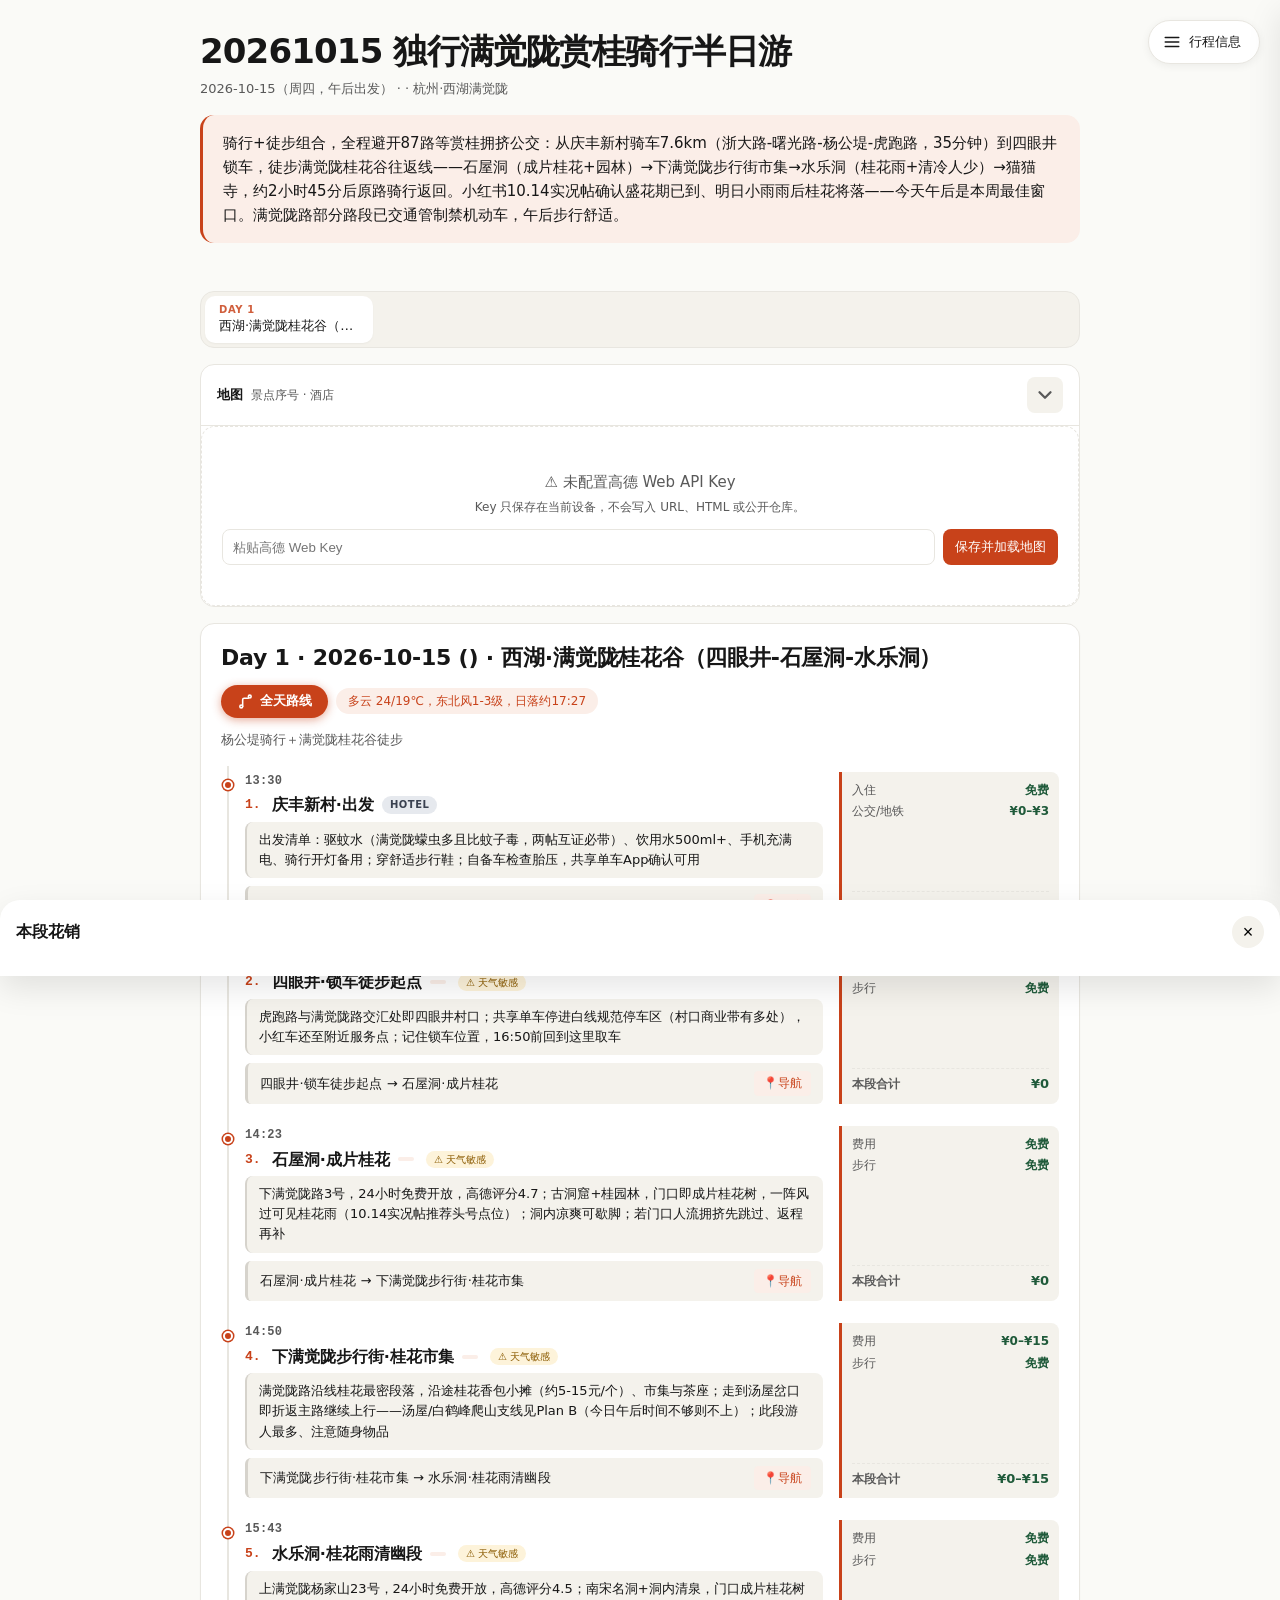
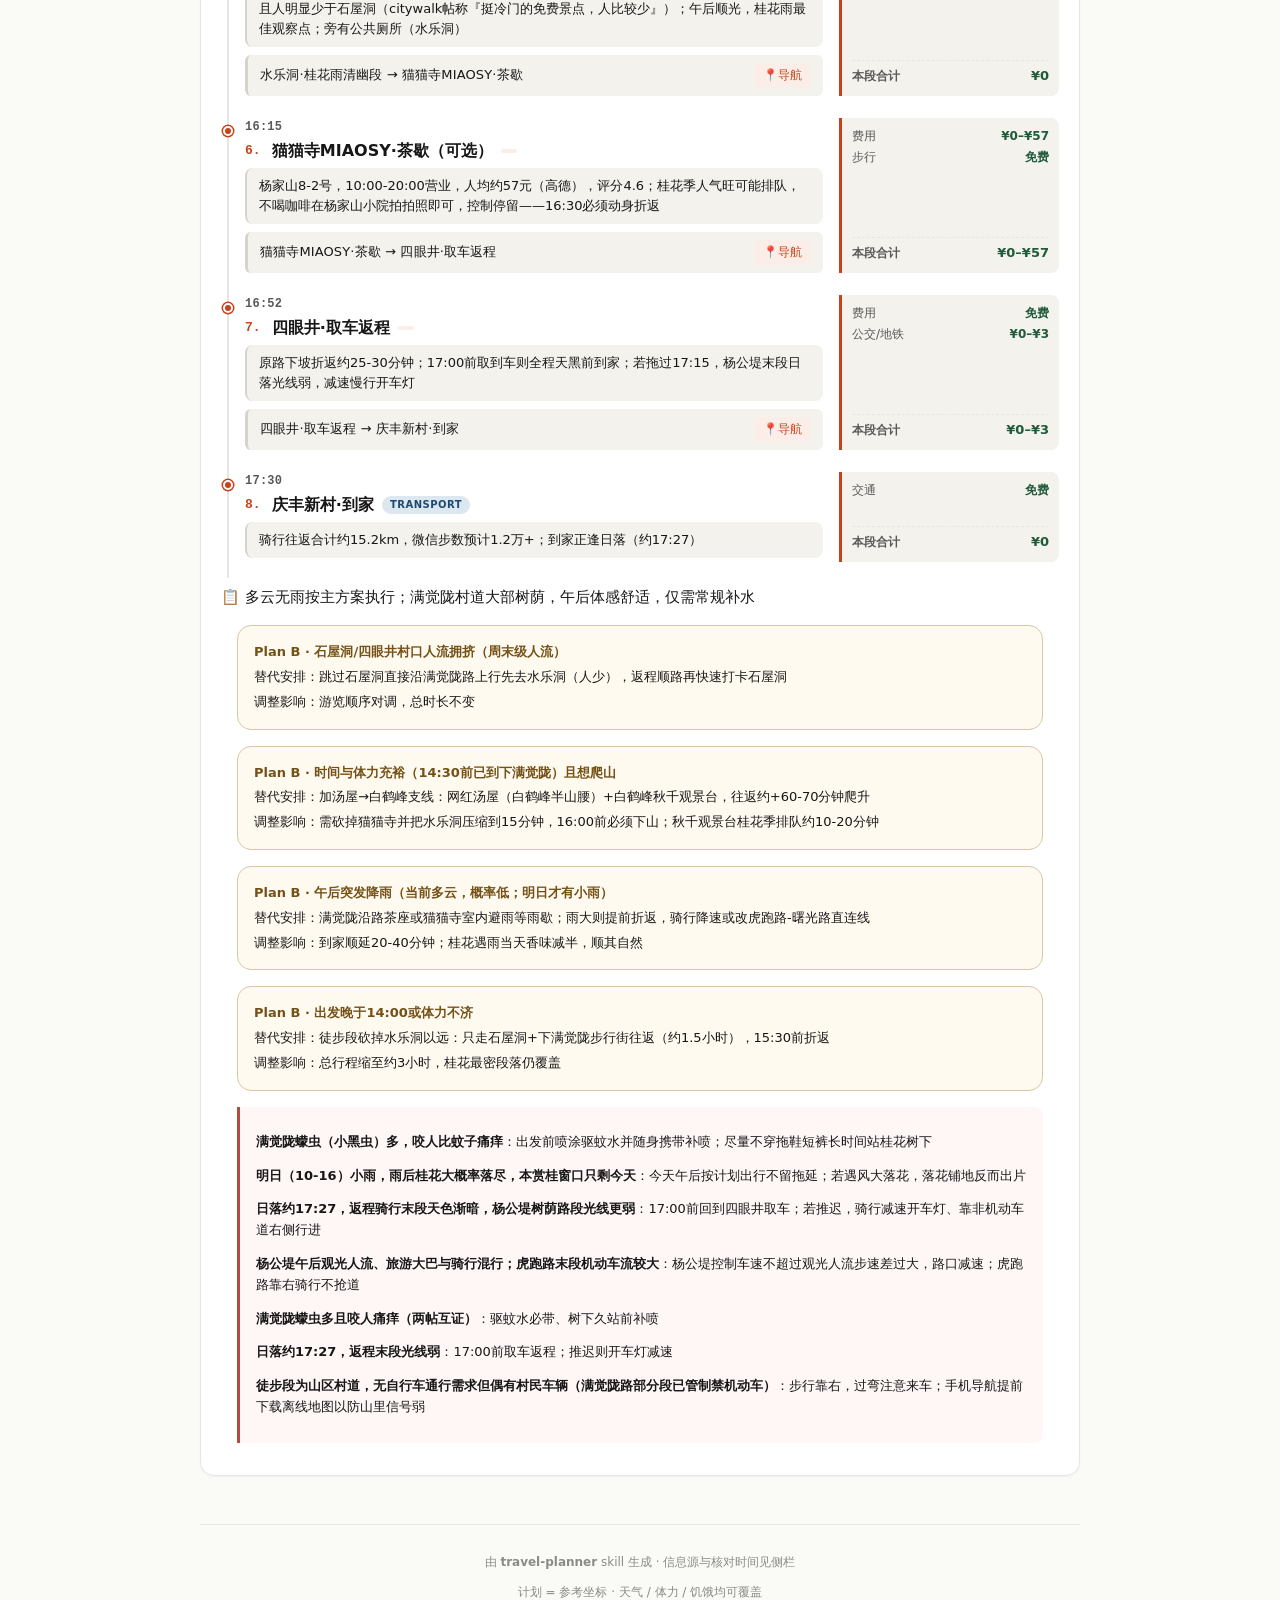
==== 20261015-manjuelong/index.html @ d82c4489 "20261015 独行满觉陇赏桂骑行半日游" ====
<!doctype html>
<html lang="zh-CN">
<head>
  <meta charset="utf-8">
  <meta name="viewport" content="width=device-width, initial-scale=1, viewport-fit=cover">
  <title>20261015 独行满觉陇赏桂骑行半日游</title>
  <style>
    /* ===== 基础 ===== */
    *, *::before, *::after { box-sizing: border-box; }
    :root {
      /* 颜色（WCAG AA 校验过：accent 在浅底上对比度 4.7，深底 5.2） */
      --bg: #fafaf7;
      --bg-elevated: #ffffff;
      --bg-soft: #f4f2ec;
      --fg: #171717;
      --fg-muted: #595959;        /* 提深以保 AA 对比 */
      --fg-subtle: #8a8a87;
      --line: #e8e6e0;
      --line-strong: #d6d3cc;
      --accent: #c8421a;           /* 比原 #d4451b 深一档，AA 通过 */
      --accent-hover: #a83512;
      --accent-soft: #fbeee8;
      --shadow-sm: 0 1px 2px rgba(0,0,0,0.04);
      --shadow-md: 0 2px 8px rgba(0,0,0,0.06);
      --shadow-lg: 0 12px 32px rgba(0,0,0,0.10);
      --radius-sm: 8px;
      --radius: 14px;
      --radius-lg: 20px;
      /* 交通方式颜色 */
      --c-walk: #2d7a4a;
      --c-transit: #1f6feb;
      --c-drive: #c0392b;
      --c-bike: #e67e22;
      /* 间距栅格（4 / 8 基准） */
      --sp-1: 4px;
      --sp-2: 8px;
      --sp-3: 12px;
      --sp-4: 16px;
      --sp-5: 20px;
      --sp-6: 24px;
      --sp-8: 32px;
      --sp-10: 40px;
      /* 字号 scale（移动端 ≥16px 防 iOS 缩放） */
      --fs-xs: 12px;
      --fs-sm: 13px;
      --fs-base: 15px;     /* 桌面正文 */
      --fs-md: 16px;       /* 移动端正文下界 */
      --fs-lg: 18px;
      --fs-xl: 22px;
      --fs-2xl: 28px;
      --fs-3xl: 34px;
    }
    @media (prefers-color-scheme: dark) {
      :root {
        --bg: #0f1011;
        --bg-elevated: #1a1b1d;
        --bg-soft: #232427;
        --fg: #f2f2f0;
        --fg-muted: #b0b0ae;
        --fg-subtle: #7a7a78;
        --line: #2a2b2d;
        --line-strong: #3a3b3d;
        --accent: #ff7a55;
        --accent-hover: #ff9276;
        --accent-soft: #2a1f1a;
        --shadow-md: 0 2px 8px rgba(0,0,0,0.4);
        --shadow-lg: 0 12px 32px rgba(0,0,0,0.5);
        --c-walk: #4ca870;
        --c-transit: #5a96ff;
        --c-drive: #ff7560;
        --c-bike: #ffb05c;
      }
    }
    html, body { margin: 0; padding: 0; }
    body {
      font-family: "Inter", -apple-system, BlinkMacSystemFont, "PingFang SC", "Hiragino Sans GB", "Microsoft YaHei", "Segoe UI", system-ui, sans-serif;
      background: var(--bg);
      color: var(--fg);
      font-size: var(--fs-base);
      line-height: 1.55;
      -webkit-font-smoothing: antialiased;
      -moz-osx-font-smoothing: grayscale;
      text-rendering: optimizeLegibility;
    }
    .wrap {
      max-width: 920px;
      margin: 0 auto;
      padding: var(--sp-6) var(--sp-5) calc(var(--sp-10) + env(safe-area-inset-bottom, 0px));
    }

    /* ===== Skip Link（无障碍） ===== */
    .skip-link {
      position: absolute;
      top: -40px;
      left: 16px;
      background: var(--accent);
      color: white;
      padding: 8px 16px;
      border-radius: var(--radius-sm);
      text-decoration: none;
      font-size: 14px;
      z-index: 200;
      transition: top 0.2s;
    }
    .skip-link:focus { top: 16px; }

    /* ===== Validation Banner（v1.1.0 新增，代码级硬约束）===== */
    #validation-banner {
      margin: 0 0 var(--sp-4);
      padding: var(--sp-3) var(--sp-4);
      border-radius: var(--radius);
      font-size: var(--fs-sm);
      line-height: 1.5;
      display: none;
    }
    #validation-banner.show { display: block; }
    #validation-banner.banner-missing {
      background: #fef2f2;
      border: 1px solid #fca5a5;
      color: #991b1b;
    }
    @media (prefers-color-scheme: dark) {
      #validation-banner.banner-missing {
        background: #2a0e0e;
        border-color: #7f1d1d;
        color: #fecaca;
      }
    }
    #validation-banner.banner-warn {
      background: #fefce8;
      border: 1px solid #fde047;
      color: #854d0e;
    }
    @media (prefers-color-scheme: dark) {
      #validation-banner.banner-warn {
        background: #2a1f0a;
        border-color: #713f12;
        color: #fef08a;
      }
    }
    #validation-banner.banner-pass {
      background: #f0fdf4;
      border: 1px solid #86efac;
      color: #166534;
    }
    @media (prefers-color-scheme: dark) {
      #validation-banner.banner-pass {
        background: #0a2a14;
        border-color: #14532d;
        color: #bbf7d0;
      }
    }
    #validation-banner .vb-title {
      font-weight: 600;
      margin-bottom: var(--sp-1);
    }
    #validation-banner .vb-rules {
      font-size: var(--fs-xs);
      margin-top: var(--sp-2);
      font-family: ui-monospace, SFMono-Regular, Menlo, monospace;
    }
    #validation-banner .vb-rules li {
      list-style: none;
      padding: 2px 0;
    }
    #validation-banner .vr-phase {
      display: inline-block;
      font-size: var(--fs-xs);
      padding: 2px 8px;
      border-radius: 6px;
      background: var(--surface-2);
      margin-left: 6px;
      color: var(--fg-muted);
    }
    #validation-banner .vb-detail-btn {
      margin-top: var(--sp-2);
      font-size: var(--fs-xs);
      color: inherit;
      background: transparent;
      border: 1px solid currentColor;
      padding: 4px 10px;
      border-radius: 4px;
      cursor: pointer;
      font-family: inherit;
    }

    /* ===== Validation Report Section（页面底部折叠区）===== */
    details#validation-report-section {
      margin: var(--sp-8) 0 var(--sp-4);
      padding: var(--sp-4);
      background: var(--bg-soft);
      border-radius: var(--radius);
    }
    details#validation-report-section > summary {
      cursor: pointer;
      font-weight: 600;
      font-size: var(--fs-sm);
      color: var(--fg-muted);
      list-style: none;
    }
    details#validation-report-section > summary::before {
      content: "▸ ";
      display: inline-block;
      transition: transform 0.15s;
    }
    details#validation-report-section[open] > summary::before {
      content: "▾ ";
    }
    details#validation-report-section .vr-rule {
      display: grid;
      grid-template-columns: 36px 1fr;
      gap: var(--sp-2);
      padding: var(--sp-2) 0;
      border-top: 1px solid var(--line);
      font-size: var(--fs-sm);
    }
    details#validation-report-section .vr-rule:first-of-type {
      border-top: 0;
    }
    details#validation-report-section .vr-status {
      font-family: ui-monospace, SFMono-Regular, Menlo, monospace;
    }
    details#validation-report-section .vr-source {
      font-size: var(--fs-xs);
      color: var(--fg-subtle);
      margin-left: var(--sp-2);
    }
    details#validation-report-section .vr-source.script {
      color: #166534;
    }
    @media (prefers-color-scheme: dark) {
      details#validation-report-section .vr-source.script { color: #86efac; }
    }

    /* ===== Header ===== */
    header.hero {
      padding: var(--sp-2) 0 var(--sp-6);
      margin-bottom: var(--sp-6);
    }
    header.hero h1 {
      font-size: clamp(var(--fs-2xl), 5vw, var(--fs-3xl));
      line-height: 1.15;
      margin: 0 0 var(--sp-2);
      letter-spacing: -0.025em;
      font-weight: 700;
    }
    header.hero .meta {
      margin: 0 0 var(--sp-4);
      color: var(--fg-muted);
      font-size: var(--fs-sm);
      display: flex;
      flex-wrap: wrap;
      gap: var(--sp-2) var(--sp-3);
    }
    header.hero .summary {
      margin: 0;
      font-size: var(--fs-base);
      line-height: 1.6;
      color: var(--fg);
      background: var(--accent-soft);
      padding: var(--sp-4) var(--sp-5);
      border-radius: var(--radius);
      border-left: 3px solid var(--accent);
    }

    /* ===== Drawer 触发按钮（FAB 风格，移动端触控 ≥44px） ===== */
    .drawer-toggle {
      position: fixed;
      top: calc(var(--sp-5) + env(safe-area-inset-top, 0px));
      right: var(--sp-5);
      z-index: 90;
      display: inline-flex;
      align-items: center;
      gap: var(--sp-2);
      /* 保证触控目标 ≥ 44px */
      min-height: 44px;
      padding: 10px 18px 10px 14px;
      background: var(--bg-elevated);
      color: var(--fg);
      border: 1px solid var(--line);
      border-radius: 100px;
      box-shadow: var(--shadow-md);
      cursor: pointer;
      font-family: inherit;
      font-size: var(--fs-sm);
      font-weight: 500;
      transition: all 0.2s ease;
      user-select: none;
      -webkit-tap-highlight-color: transparent;
    }
    .drawer-toggle:hover {
      border-color: var(--accent);
      background: var(--accent-soft);
      transform: translateY(-1px);
      box-shadow: var(--shadow-lg);
    }
    .drawer-toggle:focus-visible {
      outline: 2px solid var(--accent);
      outline-offset: 2px;
    }
    .drawer-toggle:active { transform: translateY(0); }
    .drawer-toggle svg { width: 18px; height: 18px; flex-shrink: 0; }
    .drawer-toggle .badge {
      background: var(--accent);
      color: white;
      font-size: 10px;
      font-weight: 700;
      padding: 1px 7px;
      border-radius: 10px;
      min-width: 18px;
      text-align: center;
    }
    @media (max-width: 480px) {
      .drawer-toggle {
        top: calc(var(--sp-4) + env(safe-area-inset-top, 0px));
        right: var(--sp-4);
      }
      .drawer-toggle .label { display: none; }
    }
    /* 个人定制：隐藏「行程信息」悬浮按钮——手机端占位，行程信息已由每日清单承载（specificity 高于 900px 断点的强制显示） */
    

    /* ===== Drawer Backdrop ===== */
    .drawer-backdrop {
      position: fixed;
      inset: 0;
      background: rgba(0, 0, 0, 0.4);
      backdrop-filter: blur(2px);
      -webkit-backdrop-filter: blur(2px);
      opacity: 0;
      pointer-events: none;
      transition: opacity 0.25s ease;
      z-index: 99;
    }
    .drawer-backdrop.open {
      opacity: 1;
      pointer-events: auto;
    }

    /* ===== Drawer 抽屉 ===== */
    .drawer {
      position: fixed;
      top: 0;
      right: 0;
      width: min(420px, 90vw);
      height: 100vh;
      height: 100dvh;
      background: var(--bg);
      border-left: 1px solid var(--line);
      box-shadow: var(--shadow-lg);
      transform: translateX(100%);
      transition: transform 0.3s cubic-bezier(0.4, 0, 0.2, 1);
      z-index: 100;
      display: flex;
      flex-direction: column;
      overflow: hidden;
    }
    .drawer.open { transform: translateX(0); }
    @media (min-width: 900px) {
      .drawer-toggle { display: inline-flex !important; }   /* 让用户在 desktop 也能控制 drawer */
      .drawer { transform: translateX(100%); }              /* desktop 默认隐藏 */
      .drawer.open, .drawer.expanded {
        transform: translateX(0);
        width: 360px;
        box-shadow: var(--shadow-lg);                        /* 改：drawer 浮在右侧，wrap 不被挤压；阴影视觉分隔 */
      }
      .drawer.expanded .drawer-close { display: inline-flex; }   /* desktop expanded 也显示 close 按钮（toggle 被 drawer 遮挡时作为关闭入口）*/
      .drawer.open .drawer-close { display: inline-flex; }  /* mobile-style close works */
      /* 改：drawer 浮在右侧，wrap 不被挤压（不设 margin-right） */
    }
    .drawer-header {
      display: flex;
      justify-content: space-between;
      align-items: center;
      padding: calc(var(--sp-5) + env(safe-area-inset-top, 0px)) var(--sp-5) var(--sp-4);
      border-bottom: 1px solid var(--line);
      flex-shrink: 0;
      background: var(--bg-elevated);
    }
    .drawer-header h2 {
      margin: 0;
      font-size: var(--fs-md);
      font-weight: 600;
    }
    .drawer-close {
      background: transparent;
      border: none;
      /* 触控 ≥44px */
      min-width: 44px;
      min-height: 44px;
      padding: var(--sp-2);
      border-radius: var(--radius-sm);
      cursor: pointer;
      color: var(--fg-muted);
      display: inline-flex;
      align-items: center;
      justify-content: center;
      transition: all 0.15s ease;
      font-family: inherit;
      -webkit-tap-highlight-color: transparent;
    }
    .drawer-close:hover {
      background: var(--bg-soft);
      color: var(--fg);
    }
    .drawer-close:focus-visible {
      outline: 2px solid var(--accent);
      outline-offset: 2px;
    }
    .drawer-close svg { width: 20px; height: 20px; }
    .drawer-body {
      flex: 1;
      overflow-y: auto;
      padding: var(--sp-5);
      scrollbar-width: thin;
      -webkit-overflow-scrolling: touch;
    }
    .drawer-body::-webkit-scrollbar { width: 6px; }
    .drawer-body::-webkit-scrollbar-thumb { background: var(--line); border-radius: 3px; }
    .drawer-body section { margin-bottom: var(--sp-6); }
    .drawer-body section:last-child { margin-bottom: 0; }
    .drawer-body h3 {
      margin: 0 0 var(--sp-3);
      font-size: 11px;
      font-weight: 600;
      letter-spacing: 0.08em;
      text-transform: uppercase;
      color: var(--fg-subtle);
      display: flex;
      align-items: center;
      gap: var(--sp-2);
    }
    .drawer-body h3 svg { width: 14px; height: 14px; }
    .drawer-body h3 .count {
      margin-left: auto;
      background: var(--bg-soft);
      color: var(--fg-muted);
      padding: 2px 8px;
      border-radius: 10px;
      font-size: 10px;
      font-weight: 500;
      letter-spacing: 0;
      text-transform: none;
    }

    /* ===== Hotel card ===== */
    .drawer .hotel-card {
      background: var(--bg-elevated);
      border: 1px solid var(--line);
      border-radius: var(--radius);
      padding: var(--sp-4);
    }
    .drawer .hotel-card h4 { margin: 0 0 4px; font-size: var(--fs-md); font-weight: 600; }
    .drawer .hotel-card .address { margin: 0 0 var(--sp-2); color: var(--fg-muted); font-size: var(--fs-xs); }
    .drawer .hotel-card .why { margin: 0 0 var(--sp-3); font-size: var(--fs-sm); line-height: 1.6; }
    .drawer .hotel-commute { margin-top: var(--sp-3); padding-top: var(--sp-3); border-top: 1px dashed var(--line); }
    .drawer .hotel-commute summary { cursor: pointer; font-size: var(--fs-xs); color: var(--fg-muted); user-select: none; min-height: 36px; display: inline-flex; align-items: center; padding: 4px 0; }
    .drawer .hotel-commute ul { margin: var(--sp-2) 0 0; padding-left: 18px; font-size: var(--fs-xs); color: var(--fg-muted); }

    /* ===== Drawer links（移动端触控 ≥44px） ===== */
    .drawer .links { display: flex; gap: var(--sp-2); flex-wrap: wrap; }
    .drawer .links a {
      font-size: var(--fs-xs);
      min-height: 36px;
      padding: 8px 14px;
      display: inline-flex;
      align-items: center;
      border: 1px solid var(--line);
      border-radius: 100px;
      text-decoration: none;
      color: var(--fg);
      background: var(--bg);
      transition: all 0.15s ease;
    }
    .drawer .links a:hover {
      background: var(--accent);
      color: white;
      border-color: var(--accent);
    }
    .drawer .links a:focus-visible {
      outline: 2px solid var(--accent);
      outline-offset: 2px;
    }

    /* ===== Drawer 列表（prebook / hotel commute 等） ===== */
    .drawer-list { list-style: none; padding: 0; margin: 0; }
    .drawer-list li {
      padding: var(--sp-3) 0;
      border-bottom: 1px solid var(--line);
    }
    .drawer-list li:last-child { border-bottom: none; }
    .drawer-list .item-title {
      display: block;
      font-weight: 600;
      font-size: var(--fs-sm);
      margin-bottom: 2px;
    }
    .drawer-list .item-title a {
      color: var(--fg);
      text-decoration: none;
    }
    .drawer-list .item-title a:hover {
      color: var(--accent);
      text-decoration: underline;
    }
    .drawer-list .item-deadline {
      color: var(--accent);
      font-size: var(--fs-xs);
      margin-left: var(--sp-2);
      font-weight: 500;
    }
    .drawer-list .item-meta {
      display: block;
      color: var(--fg-muted);
      font-size: var(--fs-xs);
      line-height: 1.5;
      margin-top: 2px;
    }
    .drawer-list .item-cta {
      color: var(--accent);
      font-weight: 500;
    }
    .item-badges {
      display: flex;
      flex-wrap: wrap;
      gap: 4px;
      margin-top: 4px;
    }
    .item-badge {
      display: inline-flex;
      align-items: center;
      padding: 2px 7px;
      border-radius: 999px;
      background: var(--accent-soft);
      color: var(--accent);
      font-size: 10px;
      font-weight: 700;
    }
    .item-badge.warning { background: #fff4db; color: #8a5500; }
    .item-badge.critical { background: #feeceb; color: #a42821; }
    .decision-card {
      margin: var(--sp-4);
      padding: var(--sp-4);
      border: 1px solid #d8c8a3;
      border-radius: var(--radius);
      background: #fffaf0;
      color: var(--fg);
      font-size: var(--fs-sm);
      line-height: 1.6;
    }
    .decision-card strong { color: #745117; }
    .decision-card p { margin: 4px 0 0; }
    .safety-card {
      margin: var(--sp-3) var(--sp-4) var(--sp-4);
      padding: var(--sp-3) var(--sp-4);
      border-left: 3px solid #b54a40;
      background: #fff7f6;
      border-radius: 0 var(--radius-sm) var(--radius-sm) 0;
      font-size: var(--fs-sm);
      line-height: 1.6;
    }

    /* ===== Weather card ===== */
    .weather-card {
      background: var(--accent-soft);
      border: 1px solid var(--line);
      border-radius: var(--radius);
      padding: var(--sp-3) var(--sp-4);
      font-size: var(--fs-sm);
      line-height: 1.6;
      color: var(--fg);
    }

    /* ===== Tabs：分段控件（移动端可横向滚动、sticky 吸顶） ===== */
    .tabs {
      display: flex;
      gap: 2px;
      overflow-x: auto;
      padding: var(--sp-1);
      scrollbar-width: thin;
      -webkit-overflow-scrolling: touch;
      margin-bottom: var(--sp-4);
      background: var(--bg-soft);
      border: 1px solid var(--line);
      border-radius: var(--radius);
      /* sticky 吸顶：滚动时贴在 hero 下方 */
      position: sticky;
      top: calc(var(--sp-2) + env(safe-area-inset-top, 0px));
      z-index: 50;
      backdrop-filter: blur(8px);
      -webkit-backdrop-filter: blur(8px);
    }
    .tabs::-webkit-scrollbar { height: 0; }
    .tab {
      flex-shrink: 0;
      /* 触控 ≥44px */
      min-height: 44px;
      padding: 8px 14px;
      border: none;
      background: transparent;
      border-radius: calc(var(--radius) - 4px);
      cursor: pointer;
      text-align: center;
      transition: all 0.15s ease;
      font-family: inherit;
      color: var(--fg-muted);
      min-width: 96px;
      display: flex;
      flex-direction: column;
      justify-content: center;
      gap: 2px;
      -webkit-tap-highlight-color: transparent;
    }
    .tab:hover {
      color: var(--fg);
    }
    .tab:focus-visible {
      outline: 2px solid var(--accent);
      outline-offset: -2px;
    }
    .tab.active {
      background: var(--bg-elevated);
      color: var(--fg);
      box-shadow: var(--shadow-sm);
      font-weight: 500;
    }
    .tab .tab-day {
      display: block;
      font-size: 10px;
      font-weight: 600;
      letter-spacing: 0.06em;
      text-transform: uppercase;
      opacity: 0.65;
    }
    .tab .tab-region {
      display: block;
      font-size: var(--fs-sm);
      font-weight: 500;
      white-space: nowrap;
      overflow: hidden;
      text-overflow: ellipsis;
      max-width: 140px;
    }
    .tab.active .tab-day { opacity: 0.85; color: var(--accent); }

    /* ===== Map ===== */
    .map-section {
      margin-bottom: var(--sp-4);
      border: 1px solid var(--line);
      border-radius: var(--radius);
      background: var(--bg-elevated);
      overflow: hidden;
    }
    .map-section-toggle {
      display: flex;
      align-items: center;
      gap: var(--sp-2);
      width: 100%;
      padding: var(--sp-3) var(--sp-4);
      border: none;
      background: transparent;
      cursor: pointer;
      font: inherit;
      color: var(--fg);
      min-height: 44px;
      text-align: left;
    }
    .map-section-toggle:hover { background: var(--bg-soft); }
    .map-section-toggle:focus-visible {
      outline: 2px solid var(--accent);
      outline-offset: -2px;
    }
    .map-section-title {
      font-size: var(--fs-sm);
      font-weight: 600;
    }
    .map-section-hint {
      font-size: var(--fs-xs);
      color: var(--fg-muted);
    }
    .map-section-chevron {
      margin-left: auto;
      display: inline-flex;
      align-items: center;
      justify-content: center;
      width: 36px;
      height: 36px;
      border-radius: 8px;
      color: var(--fg-muted);
      background: var(--bg-soft);
      flex-shrink: 0;
      transition: transform 0.35s cubic-bezier(0.4, 0, 0.2, 1), background 0.2s, color 0.2s;
    }
    .map-section-toggle:hover .map-section-chevron {
      color: var(--accent);
      background: var(--accent-soft);
    }
    .map-section-chevron svg {
      width: 22px;
      height: 22px;
      display: block;
    }
    .map-section.is-collapsed .map-section-chevron {
      transform: rotate(180deg);
    }
    .map-panel {
      display: grid;
      grid-template-rows: 1fr;
      transition: grid-template-rows 0.35s cubic-bezier(0.4, 0, 0.2, 1);
      border-top: 1px solid var(--line);
    }
    .map-section.is-collapsed .map-panel {
      grid-template-rows: 0fr;
      border-top-color: transparent;
    }
    .map-panel-inner {
      overflow: hidden;
      min-height: 0;
    }
    #map {
      width: 100%;
      height: 460px;
      border: none;
      border-radius: 0;
      overflow: hidden;
      touch-action: pan-x pan-y;
    }
    @media (max-width: 600px) {
      #map { height: 320px; }
    }
    .map-fallback {
      padding: 40px 20px;
      text-align: center;
      background: var(--bg-elevated);
      border: 1px dashed var(--line);
      border-radius: var(--radius);
      color: var(--fg-muted);
    }
    .map-fallback p { margin: 4px 0; }
    .map-fallback .hint { font-size: 12px; }
    .map-key-form { display: flex; gap: 8px; margin-top: 12px; }
    .map-key-form input {
      min-width: 0;
      flex: 1;
      padding: 9px 10px;
      border: 1px solid var(--line);
      border-radius: 8px;
      background: var(--paper);
      color: var(--ink);
    }
    .map-key-form button {
      border: 0;
      border-radius: 8px;
      padding: 9px 12px;
      background: var(--accent);
      color: #fff;
      cursor: pointer;
    }

    /* ===== Day Card ===== */
    .day-card {
      background: var(--bg-elevated);
      border: 1px solid var(--line);
      border-radius: var(--radius);
      padding: var(--sp-5) var(--sp-5) var(--sp-4);
      box-shadow: var(--shadow-sm);
      margin-top: var(--sp-4);
    }
    .day-card > header {
      display: flex;
      justify-content: space-between;
      align-items: flex-start;
      gap: var(--sp-3);
      margin-bottom: var(--sp-3);
      flex-wrap: wrap;
    }
    .day-card > header h3 {
      margin: 0;
      font-size: var(--fs-xl);
      line-height: 1.3;
      font-weight: 600;
      letter-spacing: -0.01em;
    }
    .day-card > header .day-header-actions {
      display: flex;
      align-items: center;
      gap: var(--sp-2);
      flex-wrap: wrap;
    }
    .day-card > header .day-route-btn {
      display: inline-flex;
      align-items: center;
      justify-content: center;
      gap: 6px;
      font-size: var(--fs-sm);
      color: #fff;
      background: var(--accent);
      border: none;
      padding: 8px 16px;
      border-radius: 100px;
      white-space: nowrap;
      font-weight: 600;
      cursor: pointer;
      line-height: 1.3;
      box-shadow: 0 2px 10px color-mix(in srgb, var(--accent) 45%, transparent);
      transition: background 0.2s ease, transform 0.15s ease, box-shadow 0.2s ease;
      -webkit-tap-highlight-color: transparent;
    }
    .day-card > header .day-route-btn svg {
      width: 17px;
      height: 17px;
      flex-shrink: 0;
    }
    .day-card > header .day-route-btn:hover {
      background: var(--accent-hover);
      transform: translateY(-1px);
      box-shadow: var(--shadow-md);
    }
    .day-card > header .day-route-btn:active {
      transform: translateY(0);
    }
    .day-card > header .day-route-btn:focus-visible {
      outline: 2px solid var(--accent);
      outline-offset: 2px;
    }
    @media (max-width: 600px) {
      .day-card > header .day-header-actions {
        width: 100%;
      }
      .day-card > header .day-route-btn {
        flex: 1;
        padding: 10px 16px;
        font-size: var(--fs-md);
      }
    }
    .day-card > header .weather {
      font-size: var(--fs-xs);
      color: var(--accent);
      background: var(--accent-soft);
      padding: 4px 12px;
      border-radius: 100px;
      /* 长天气提示（如 D2/D5 30+ 字）在窄屏 nowrap 会撑破卡片叠压相邻元素——允许换行 */
      white-space: normal;
      line-height: 1.5;
      max-width: 100%;
      overflow-wrap: anywhere;
      font-weight: 500;
    }
    .day-card .theme {
      font-size: var(--fs-sm);
      color: var(--fg-muted);
      margin: 0 0 var(--sp-4);
      line-height: 1.55;
    }

    /* ===== Timeline ===== */
    ol.timeline {
      list-style: none;
      padding: 0;
      margin: 0;
      border-left: 2px solid var(--line);
      margin-left: 6px;
    }
    ol.timeline li.time-block {
      position: relative;
      padding: 6px 0 var(--sp-4) var(--sp-4);
    }
    ol.timeline li.time-block::before {
      content: "";
      position: absolute;
      left: -6px;
      top: 14px;
      width: 10px;
      height: 10px;
      border-radius: 50%;
      background: var(--accent);
      border: 2px solid var(--bg-elevated);
      box-shadow: 0 0 0 1.5px var(--accent);
    }
    ol.timeline time {
      font-family: ui-monospace, SFMono-Regular, Menlo, monospace;
      font-size: var(--fs-xs);
      color: var(--fg-muted);
      font-weight: 600;
      letter-spacing: 0.02em;
    }
    ol.timeline .slot-num {
      font-family: ui-monospace, SFMono-Regular, Menlo, monospace;
      font-size: var(--fs-sm);
      font-weight: 700;
      color: var(--accent);
      margin-right: 0.25em;
    }
    .drawer .hotel-card .hotel-emoji {
      display: inline-block;
      font-size: 22px;
      margin-right: 4px;
      vertical-align: -3px;
    }
    .place h4 {
      margin: 4px 0 6px;
      font-size: var(--fs-md);
      font-weight: 600;
      line-height: 1.35;
      display: flex;
      align-items: center;
      gap: var(--sp-2);
      flex-wrap: wrap;
    }
    .place .cat {
      font-size: 10px;
      font-weight: 600;
      padding: 2px 8px;
      border-radius: 100px;
      background: var(--accent-soft);
      color: var(--accent);
      text-transform: uppercase;
      letter-spacing: 0.05em;
    }
    .place .cat.food { background: #fff5e0; color: #8a4d00; }
    .place .cat.scenery { background: #e2efe7; color: #1f5a3a; }
    .place .cat.culture { background: #ede4f5; color: #4f2a82; }
    .place .cat.shopping { background: #fbe2e9; color: #96223f; }
    .place .cat.hotel { background: #e6e9ee; color: #3a4150; }
    .place .cat.transport { background: #dde7f0; color: #1e4a72; }
    .place .weather-sensitive {
      display: inline-block;
      font-size: 10px;
      font-weight: 500;
      color: #8a5a00;
      background: #fdf3da;
      padding: 2px 8px;
      border-radius: 100px;
      margin-left: 4px;
    }
    .place p {
      margin: 4px 0;
      font-size: var(--fs-base);
      line-height: 1.55;
    }
    .place .why { color: var(--fg-muted); font-size: var(--fs-sm); line-height: 1.55; }
    .place .note {
      background: var(--bg-soft);
      padding: var(--sp-2) var(--sp-3);
      border-radius: var(--radius-sm);
      font-size: var(--fs-sm);
      line-height: 1.55;
      border-left: 2px solid var(--line-strong);
    }

    /* ===== Next-leg & meal-leg inside POI card（v2.0.0 融合时间轴）===== */
    ol.timeline li.hotel-leg-block .time-block-main { padding-top: 4px; }
    ol.timeline li.time-block .next-leg {
      display: flex;
      align-items: center;
      gap: var(--sp-2);
      margin-top: var(--sp-2);
      padding: 8px 12px;
      background: var(--bg-soft);
      border-radius: 6px;
      font-size: var(--fs-sm);
      color: var(--fg);
      border-left: 3px solid var(--line-strong);
      flex-wrap: wrap;
    }
    ol.timeline li.time-block .next-leg .next-leg-route {
      flex: 1 1 auto;
      min-width: 0;
      font-weight: 500;
      letter-spacing: 0.01em;
    }
    ol.timeline li.time-block .next-leg .next-leg-nav {
      font-size: var(--fs-xs);
      color: var(--accent);
      text-decoration: none;
      font-weight: 500;
      padding: 2px 8px;
      border: 1px solid var(--accent-soft);
      border-radius: 4px;
      background: var(--accent-soft);
      margin-left: var(--sp-1);
    }
    ol.timeline li.time-block .next-leg .next-leg-nav:hover { text-decoration: underline; }

    ol.timeline li.time-block .meal-leg {
      display: flex;
      flex-wrap: wrap;
      align-items: baseline;
      gap: var(--sp-1) var(--sp-2);
      margin-top: var(--sp-2);
      padding: 6px 10px;
      background: #fff5e0;
      border-left: 3px solid #8a4d00;
      border-radius: 6px;
      font-size: var(--fs-sm);
      color: #5a3a00;
    }
    ol.timeline li.time-block .meal-leg .meal-leg-icon { flex-shrink: 0; }
    ol.timeline li.time-block .meal-leg .meal-leg-label {
      font-weight: 600;
      color: #5a3a00;
    }
    ol.timeline li.time-block .meal-leg .meal-leg-name {
      font-weight: 600;
      color: var(--fg);
    }
    ol.timeline li.time-block .meal-leg .meal-leg-why {
      color: var(--fg-muted);
    }
    ol.timeline li.time-block .meal-leg .meal-leg-alt {
      color: var(--fg-muted);
      font-size: var(--fs-xs);
      padding-left: var(--sp-2);
      border-left: 1px dashed var(--line);
    }
    ol.timeline li.time-block .meal-leg .meal-nav {
      margin-left: auto;
      flex-shrink: 0;
      align-self: center;
      font-size: var(--fs-xs);
      color: var(--accent);
      text-decoration: none;
      font-weight: 500;
      padding: 2px 8px;
      border: 1px solid var(--accent-soft);
      border-radius: 4px;
      background: var(--accent-soft);
    }
    @media (prefers-color-scheme: dark) {
      ol.timeline li.time-block .meal-leg {
        background: #2a1f0a;
        color: #fef08a;
        border-left-color: #d4a52e;
      }
      ol.timeline li.time-block .meal-leg .meal-leg-label { color: #fef08a; }
      ol.timeline li.time-block .meal-leg .meal-leg-name { color: #fef3c7; }
    }

    /* ===== 段花销批注（v2.2.0） ===== */
    .time-block-grid {
      display: grid;
      grid-template-columns: 1fr 220px;
      gap: 16px;
      align-items: stretch;
    }
    .time-block-main { min-width: 0; }
    .time-row {
      display: flex;
      align-items: center;
      justify-content: space-between;
      gap: var(--sp-2);
    }
    .cost-margin {
      display: flex;
      flex-direction: column;
      min-height: 100%;
    }
    .cost-margin-card {
      flex: 1;
      display: flex;
      flex-direction: column;
      background: var(--bg-soft);
      border-left: 3px solid var(--accent);
      border-radius: 0 var(--radius-sm) var(--radius-sm) 0;
      padding: 8px 10px;
      font-size: var(--fs-xs);
      line-height: 1.45;
      min-height: 100%;
    }
    .cost-line {
      display: flex;
      justify-content: space-between;
      align-items: baseline;
      gap: 8px;
      padding: 2px 0;
    }
    .cost-line-label {
      color: var(--fg-muted);
      flex: 1;
      min-width: 0;
    }
    .cost-line-amount {
      font-weight: 600;
      color: #1f5a3a;
      white-space: nowrap;
      font-size: var(--fs-xs);
    }
    .cost-line-total {
      border-top: 1px dashed var(--line);
      margin-top: auto;
      padding-top: 6px;
      font-weight: 700;
    }
    .cost-line-total .cost-line-amount { font-size: var(--fs-sm); }
    .cost-line-missing .cost-line-amount { color: #b91c1c; font-weight: 500; }
    .cost-user-input {
      width: 76px;
      padding: 3px 6px;
      font-size: var(--fs-xs);
      border: 1px solid var(--line-strong);
      border-radius: 6px;
      background: var(--bg-elevated);
      text-align: right;
    }
    .cost-pill {
      display: none;
      align-items: center;
      flex-shrink: 0;
      padding: 2px 10px;
      border: 1px solid #c5e0d4;
      border-radius: 100px;
      background: #f0f7f4;
      color: #1f5a3a;
      font-size: 11px;
      font-weight: 700;
      cursor: pointer;
      font-family: inherit;
    }
    .cost-pill:hover { background: #e2f0ea; }
    .cost-margin-toggle {
      display: none;
      width: 100%;
      align-items: center;
      justify-content: space-between;
      gap: 8px;
      padding: 8px 12px;
      margin-top: var(--sp-2);
      border: 1px solid var(--line);
      border-radius: var(--radius-sm);
      background: var(--bg-soft);
      font-size: var(--fs-xs);
      font-weight: 600;
      color: var(--fg);
      cursor: pointer;
      font-family: inherit;
    }
    .cost-margin-toggle .toggle-chevron { transition: transform 0.2s; }
    .cost-margin.is-expanded .toggle-chevron { transform: rotate(180deg); }
    .cost-sheet-backdrop {
      position: fixed;
      inset: 0;
      background: rgba(0,0,0,0.4);
      z-index: 200;
      opacity: 0;
      pointer-events: none;
      transition: opacity 0.2s;
    }
    .cost-sheet-backdrop.open {
      opacity: 1;
      pointer-events: auto;
    }
    .cost-sheet {
      position: fixed;
      left: 0;
      right: 0;
      bottom: 0;
      z-index: 201;
      max-height: 70vh;
      background: var(--bg-elevated);
      border-radius: var(--radius-lg) var(--radius-lg) 0 0;
      box-shadow: var(--shadow-lg);
      transform: translateY(100%);
      transition: transform 0.25s ease;
      padding: var(--sp-4) var(--sp-4) calc(var(--sp-4) + env(safe-area-inset-bottom, 0px));
      overflow-y: auto;
    }
    .cost-sheet.open { transform: translateY(0); }
    .cost-sheet-header {
      display: flex;
      justify-content: space-between;
      align-items: center;
      margin-bottom: var(--sp-3);
    }
    .cost-sheet-header h3 {
      margin: 0;
      font-size: var(--fs-md);
    }
    .cost-sheet-close {
      border: none;
      background: var(--bg-soft);
      border-radius: 100px;
      width: 32px;
      height: 32px;
      cursor: pointer;
      font-size: 18px;
      line-height: 1;
    }
    @media (prefers-color-scheme: dark) {
      .cost-line-amount { color: #86efac; }
      .cost-pill { background: #1a2e24; border-color: #2d5a45; color: #86efac; }
    }
    @media (max-width: 899px) {
      .time-block-grid { grid-template-columns: 1fr; gap: 0; align-items: start; }
      .cost-margin { grid-column: 1 / -1; min-height: 0; }
      .cost-margin-toggle { display: flex; }
      .cost-margin-card {
        flex: none;
        min-height: 0;
        border-left: none;
        border-top: 3px solid var(--accent);
        border-radius: var(--radius-sm);
        margin-top: 0;
      }
      .cost-line-total { margin-top: 4px; }
      .cost-margin:not(.is-expanded) .cost-margin-card { display: none; }
    }
    @media (max-width: 599px) {
      .cost-margin { display: none; }
      .cost-pill { display: inline-flex; }
    }

    /* ===== 抽屉花销汇总 ===== */
    .budget-card {
      background: var(--bg-elevated);
      border: 1px solid var(--line);
      border-radius: var(--radius);
      padding: var(--sp-3) var(--sp-4);
      font-size: var(--fs-sm);
    }
    .budget-card .budget-total-line {
      font-weight: 700;
      font-size: var(--fs-md);
      margin-bottom: var(--sp-2);
    }
    .budget-card .budget-row {
      display: flex;
      justify-content: space-between;
      gap: var(--sp-2);
      padding: 4px 0;
      border-bottom: 1px dashed var(--line);
      font-size: var(--fs-xs);
    }
    .budget-card .budget-row:last-child { border-bottom: none; }
    .budget-card .budget-disclaimer {
      margin-top: var(--sp-2);
      font-size: 11px;
      color: var(--fg-muted);
    }
    .budget-card.budget-fallback { border-color: #fbbf24; }

    /* ===== Footer ===== */
    footer.bottom {
      margin-top: 48px;
      padding-top: 16px;
      border-top: 1px solid var(--line);
      font-size: 12px;
      color: var(--fg-subtle);
      text-align: center;
    }
    footer.bottom a { color: var(--fg-subtle); }

    /* ===== 移动端综合断点 ===== */
    @media (max-width: 600px) {
      .wrap {
        padding: var(--sp-4) var(--sp-4) calc(var(--sp-10) + env(safe-area-inset-bottom, 0px));
      }
      header.hero { padding: 0 0 var(--sp-4); margin-bottom: var(--sp-4); }
      .day-card { padding: var(--sp-4) var(--sp-4) var(--sp-3); }
      .day-card > header h3 { font-size: var(--fs-lg); }
      ol.timeline li.time-block { padding: 4px 0 var(--sp-3) var(--sp-4); }
      .place h4 { font-size: 15px; }
      .tabs { top: var(--sp-2); }
    }

    /* ===== 减少动效（无障碍） ===== */
    @media (prefers-reduced-motion: reduce) {
      *, *::before, *::after {
        animation-duration: 0.01ms !important;
        animation-iteration-count: 1 !important;
        transition-duration: 0.01ms !important;
        scroll-behavior: auto !important;
      }
    }

    /* ===== 打印 ===== */
    @media print {
      .drawer, .drawer-toggle, .drawer-backdrop { display: none !important; }
      .tabs { display: none; }
      .day-card { page-break-after: always; }
      #map { display: none; }
    }
  </style>
<link rel="stylesheet" href="styles.css">
</head>
<body>

  <a href="#main" class="skip-link">跳转到主内容</a>

  <div class="wrap">

    <!-- scripts/validate.py 是渲染前的权威校验入口；此隐藏节点预留给未来的页内报告。 -->
    <div id="validation-banner" role="status" aria-live="polite" hidden></div>

    <header class="hero">
      <h1>20261015 独行满觉陇赏桂骑行半日游</h1>
      <p class="meta">2026-10-15（周四，午后出发） ·  · 杭州·西湖满觉陇</p>
      <p class="summary">骑行+徒步组合，全程避开87路等赏桂拥挤公交：从庆丰新村骑车7.6km（浙大路-曙光路-杨公堤-虎跑路，35分钟）到四眼井锁车，徒步满觉陇桂花谷往返线——石屋洞（成片桂花+园林）→下满觉陇步行街市集→水乐洞（桂花雨+清冷人少）→猫猫寺，约2小时45分后原路骑行返回。小红书10.14实况帖确认盛花期已到、明日小雨雨后桂花将落——今天午后是本周最佳窗口。满觉陇路部分路段已交通管制禁机动车，午后步行舒适。</p>
    </header>

    <button class="drawer-toggle" id="drawer-toggle" aria-label="打开行程信息" aria-expanded="false" aria-controls="drawer">
      <svg viewBox="0 0 24 24" fill="none" stroke="currentColor" stroke-width="2" stroke-linecap="round" stroke-linejoin="round" aria-hidden="true">
        <line x1="3" y1="6" x2="21" y2="6"></line>
        <line x1="3" y1="12" x2="21" y2="12"></line>
        <line x1="3" y1="18" x2="21" y2="18"></line>
      </svg>
      <span class="label">行程信息</span>
      <span class="badge" id="drawer-badge" style="display:none">0</span>
    </button>

    <main id="main">

      <div class="tabs" id="tabs" role="tablist" aria-label="每日行程"></div>

      <section class="map-section" id="map-section">
        <button type="button" class="map-section-toggle" id="map-section-toggle" aria-expanded="true" aria-controls="map-panel">
          <span class="map-section-title">地图</span>
          <span class="map-section-hint">景点序号 · 酒店</span>
          <span class="map-section-chevron" aria-hidden="true">
            <svg viewBox="0 0 24 24" fill="none" stroke="currentColor" stroke-width="2.5" stroke-linecap="round" stroke-linejoin="round">
              <polyline points="6 9 12 15 18 9"></polyline>
            </svg>
          </span>
        </button>
        <div class="map-panel" id="map-panel">
          <div class="map-panel-inner">
            <div id="map"></div>
          </div>
        </div>
      </section>

      <section class="day-section" id="day-panel"></section>

    </main>

    <footer class="bottom">
      <p>由 <strong>travel-planner</strong> skill 生成 · 信息源与核对时间见侧栏</p>
      <p>计划 = 参考坐标 · 天气 / 体力 / 饥饿均可覆盖</p>
    </footer>

  </div>

  <!-- ===== Drawer 抽屉 ===== -->
  <div class="drawer-backdrop" id="drawer-backdrop" aria-hidden="true"></div>
  <div class="cost-sheet-backdrop" id="cost-sheet-backdrop" aria-hidden="true"></div>
  <div class="cost-sheet" id="cost-sheet" role="dialog" aria-modal="true" aria-labelledby="cost-sheet-title" aria-hidden="true">
    <div class="cost-sheet-header">
      <h3 id="cost-sheet-title">本段花销</h3>
      <button type="button" class="cost-sheet-close" id="cost-sheet-close" aria-label="关闭">×</button>
    </div>
    <div id="cost-sheet-body"></div>
  </div>
  <aside class="drawer" id="drawer" role="dialog" aria-modal="true" aria-labelledby="drawer-title" aria-hidden="true">

    <header class="drawer-header">
      <h2 id="drawer-title">行程信息</h2>
      <button class="drawer-close" id="drawer-close" aria-label="关闭">
        <svg viewBox="0 0 24 24" fill="none" stroke="currentColor" stroke-width="2" stroke-linecap="round" stroke-linejoin="round" aria-hidden="true">
          <line x1="18" y1="6" x2="6" y2="18"></line>
          <line x1="6" y1="6" x2="18" y2="18"></line>
        </svg>
      </button>
    </header>

    <div class="drawer-body">

      <!-- 酒店 -->
      <section>
        <h3>
          <svg viewBox="0 0 24 24" fill="none" stroke="currentColor" stroke-width="2" stroke-linecap="round" stroke-linejoin="round" aria-hidden="true">
            <path d="M3 21V8l9-5 9 5v13"></path>
            <path d="M9 21v-6h6v6"></path>
          </svg>
          酒店
        </h3>
        <div class="hotel-card" id="hotel-card">
          <h4 id="hotel-name"><span class="hotel-emoji">🏨</span> </h4>
          <p class="address" id="hotel-address"></p>
          <p class="why" id="hotel-why"></p>
          <div class="links" id="hotel-links">
            <a href="#">高德</a>
          </div>
          <div id="hotel-commute"></div>
        </div>
      </section>

      <!-- 天气策略 -->
      <section id="weather-section" style="display:none">
        <h3>
          <svg viewBox="0 0 24 24" fill="none" stroke="currentColor" stroke-width="2" stroke-linecap="round" stroke-linejoin="round" aria-hidden="true">
            <circle cx="12" cy="12" r="4"></circle>
            <path d="M12 2v2M12 20v2M4 12H2M22 12h-2M19 5l-1.4 1.4M6.4 17.6L5 19M19 19l-1.4-1.4M6.4 6.4L5 5"></path>
          </svg>
          天气策略
        </h3>
        <div class="weather-card" id="weather-plan-text"></div>
      </section>

      <section id="source-coverage-section" style="display:none">
        <h3>信息源覆盖 <span class="count" id="source-coverage-count"></span></h3>
        <ul class="drawer-list" id="source-coverage-list"></ul>
      </section>

      <section id="safety-section" style="display:none">
        <h3>安全提醒 <span class="count" id="safety-count"></span></h3>
        <ul class="drawer-list" id="safety-list"></ul>
      </section>

      <section id="recheck-section" style="display:none">
        <h3>行前复核 <span class="count" id="recheck-count"></span></h3>
        <ul class="drawer-list" id="recheck-list"></ul>
      </section>

      <!-- 花销预估 -->
      <section id="budget-section">
        <h3>
          <svg viewBox="0 0 24 24" fill="none" stroke="currentColor" stroke-width="2" stroke-linecap="round" stroke-linejoin="round" aria-hidden="true">
            <line x1="12" y1="1" x2="12" y2="23"></line>
            <path d="M17 5H9.5a3.5 3.5 0 0 0 0 7h5a3.5 3.5 0 0 1 0 7H6"></path>
          </svg>
          花销预估
          <span class="count" id="budget-total-badge"></span>
        </h3>
        <div class="budget-card" id="budget-breakdown"></div>
      </section>

      <!-- 提前订 -->
      <section>
        <h3>
          <svg viewBox="0 0 24 24" fill="none" stroke="currentColor" stroke-width="2" stroke-linecap="round" stroke-linejoin="round" aria-hidden="true">
            <rect x="3" y="4" width="18" height="18" rx="2"></rect>
            <line x1="16" y1="2" x2="16" y2="6"></line>
            <line x1="8" y1="2" x2="8" y2="6"></line>
            <line x1="3" y1="10" x2="21" y2="10"></line>
            <path d="M8 14h.01M12 14h.01M16 14h.01M8 18h.01M12 18h.01"></path>
          </svg>
          提前订
          <span class="count" id="prebook-count"></span>
        </h3>
        <ul class="drawer-list" id="prebook-list"></ul>
      </section>

    </div>
  </aside>

  <!-- ====== scripts/render_html.py 在这里注入已校验的 tripData ======
       window.AMAP_KEY：高德 Web (JS) API Key（空字符串则地图降级为文字版）
       window.tripData：完整行程数据
       可选字段 trip_center：[lng, lat] —— 多城行程的整体中心点（用于初始化地图视野），
                     缺省则取 days[0].center，再缺省兜底北京
  -->
  <script>
    // Web Key 仅保存在当前设备的 localStorage，不放进 URL、HTML 或 git。
    (function injectAmapKey() {
      if (window.AMAP_KEY) return;  // 已注入
      try {
        const lsKey = localStorage.getItem('amap_web_key');
        if (lsKey) { window.AMAP_KEY = lsKey; return; }
      } catch (e) {}
      window.AMAP_KEY = "";
    })();
    // TRIP_DATA_START
    window.tripData = {
  "trip_name": "杭州满觉陇赏桂·骑行+徒步半日游（庆丰新村出发）",
  "city": "杭州·西湖满觉陇",
  "date_range": "2026-10-15（周四，午后出发）",
  "party_size": 1,
  "summary": "骑行+徒步组合，全程避开87路等赏桂拥挤公交：从庆丰新村骑车7.6km（浙大路-曙光路-杨公堤-虎跑路，35分钟）到四眼井锁车，徒步满觉陇桂花谷往返线——石屋洞（成片桂花+园林）→下满觉陇步行街市集→水乐洞（桂花雨+清冷人少）→猫猫寺，约2小时45分后原路骑行返回。小红书10.14实况帖确认盛花期已到、明日小雨雨后桂花将落——今天午后是本周最佳窗口。满觉陇路部分路段已交通管制禁机动车，午后步行舒适。",
  "assumptions": [
    "1人独行，体力良好，可接受往返骑行约15km（平路为主，杨公堤段缓坡）+徒步约3.5km",
    "13:30从庆丰新村出发（用户『今天午后』）；最晚不迟于14:00出发，否则按Plan B压缩水乐洞以远段",
    "骑行工具三选一均可：自备自行车／杭州公共自行车小红车（1小时内免费，四眼井附近有服务点）／共享单车（美团/哈啰/青桔，须停进白线规范停车区，景区乱停会扣调度费）",
    "无需美食安排（用户明确）；猫猫寺为可选茶歇点非正餐",
    "满觉陇全线免票（村道+石屋洞/水乐洞均免费开放），不进满陇桂雨公园（即少儿公园，收费园）",
    "日落约17:27（由10-11径山行日落17:33逐日递减推算），返程末段天色渐暗"
  ],
  "weather_plan": "今日多云24/19℃，东北风1-3级（2026-10-15 高德天气查询）；明日（10-16）小雨——实访帖作者确认『下场雨桂花基本都没了』，今日午后为桂花季最后最佳窗口，午后出发不晒（村道大部树荫）",
  "days": [
    {
      "day": 1,
      "date": "2026-10-15",
      "region": "西湖·满觉陇桂花谷（四眼井-石屋洞-水乐洞）",
      "theme": "杨公堤骑行＋满觉陇桂花谷徒步",
      "weather": "多云 24/19℃，东北风1-3级，日落约17:27",
      "weather_decision": "多云无雨按主方案执行；满觉陇村道大部树荫，午后体感舒适，仅需常规补水",
      "center": [
        120.128,
        30.218
      ],
      "pois": [
        {
          "idx": 1,
          "cat": "hotel",
          "name": "庆丰新村·出发",
          "time": "13:30",
          "duration_min": 5,
          "lng": 120.127138,
          "lat": 30.269559,
          "next_mode": "bicycle",
          "note": "出发清单：驱蚊水（满觉陇蠓虫多且比蚊子毒，两帖互证必带）、饮用水500ml+、手机充满电、骑行开灯备用；穿舒适步行鞋；自备车检查胎压，共享单车App确认可用",
          "price": {
            "min": 0,
            "max": 0,
            "currency": "CNY",
            "source": "computed",
            "source_ref": "自家出发，无费用",
            "checked_at": "2026-10-15T11:20:00+08:00"
          }
        },
        {
          "idx": 2,
          "name": "四眼井·锁车徒步起点",
          "time": "14:10",
          "duration_min": 5,
          "lng": 120.135856,
          "lat": 30.215564,
          "weather_sensitive": true,
          "next_mode": "walking",
          "note": "虎跑路与满觉陇路交汇处即四眼井村口；共享单车停进白线规范停车区（村口商业带有多处），小红车还至附近服务点；记住锁车位置，16:50前回到这里取车",
          "price": {
            "min": 0,
            "max": 0,
            "currency": "CNY",
            "source": "computed",
            "source_ref": "锁车即徒步，无停车费（非机动车）",
            "checked_at": "2026-10-15T11:20:00+08:00"
          }
        },
        {
          "idx": 3,
          "name": "石屋洞·成片桂花",
          "time": "14:23",
          "duration_min": 22,
          "lng": 120.130638,
          "lat": 30.219835,
          "weather_sensitive": true,
          "next_mode": "walking",
          "note": "下满觉陇路3号，24小时免费开放，高德评分4.7；古洞窟+桂园林，门口即成片桂花树，一阵风过可见桂花雨（10.14实况帖推荐头号点位）；洞内凉爽可歇脚；若门口人流拥挤先跳过、返程再补",
          "indoor_backup": "石屋洞洞窟内可避阳避小雨",
          "price": {
            "min": 0,
            "max": 0,
            "currency": "CNY",
            "source": "amap-mcp",
            "source_ref": "高德POI：石屋洞24小时营业、免费（ticket_ordering=0）",
            "checked_at": "2026-10-15T11:15:00+08:00"
          }
        },
        {
          "idx": 4,
          "name": "下满觉陇步行街·桂花市集",
          "time": "14:50",
          "duration_min": 35,
          "lng": 120.1275,
          "lat": 30.2185,
          "weather_sensitive": true,
          "next_mode": "walking",
          "note": "满觉陇路沿线桂花最密段落，沿途桂花香包小摊（约5-15元/个）、市集与茶座；走到汤屋岔口即折返主路继续上行——汤屋/白鹤峰爬山支线见Plan B（今日午后时间不够则不上）；此段游人最多、注意随身物品",
          "price": {
            "min": 0,
            "max": 15,
            "currency": "CNY",
            "unit": "人",
            "source": "computed",
            "source_ref": "香包为可选消费，区间为小红书实访帖常见口径（10.14帖：『下满觉陇路上香包超多』），以现场为准",
            "checked_at": "2026-10-15T11:10:00+08:00"
          }
        },
        {
          "idx": 5,
          "name": "水乐洞·桂花雨清幽段",
          "time": "15:43",
          "duration_min": 30,
          "lng": 120.121888,
          "lat": 30.217888,
          "weather_sensitive": true,
          "next_mode": "walking",
          "note": "上满觉陇杨家山23号，24小时免费开放，高德评分4.5；南宋名洞+洞内清泉，门口成片桂花树且人明显少于石屋洞（citywalk帖称『挺冷门的免费景点，人比较少』）；午后顺光，桂花雨最佳观察点；旁有公共厕所（水乐洞）",
          "indoor_backup": "洞内可避雨",
          "price": {
            "min": 0,
            "max": 0,
            "currency": "CNY",
            "source": "amap-mcp",
            "source_ref": "高德POI：水乐洞24小时营业、免费；附近公厕POI已核",
            "checked_at": "2026-10-15T11:15:00+08:00"
          }
        },
        {
          "idx": 6,
          "name": "猫猫寺MIAOSY·茶歇（可选）",
          "time": "16:15",
          "duration_min": 12,
          "lng": 120.122182,
          "lat": 30.218481,
          "weather_sensitive": false,
          "next_mode": "walking",
          "note": "杨家山8-2号，10:00-20:00营业，人均约57元（高德），评分4.6；桂花季人气旺可能排队，不喝咖啡在杨家山小院拍拍照即可，控制停留——16:30必须动身折返",
          "indoor_backup": "本店室内",
          "price": {
            "min": 0,
            "max": 57,
            "currency": "CNY",
            "unit": "人",
            "source": "amap-mcp",
            "source_ref": "高德POI：人均57元、10:00-20:00",
            "checked_at": "2026-10-15T11:15:00+08:00"
          }
        },
        {
          "idx": 7,
          "name": "四眼井·取车返程",
          "time": "16:52",
          "duration_min": 3,
          "lng": 120.135856,
          "lat": 30.215564,
          "next_mode": "bicycle",
          "note": "原路下坡折返约25-30分钟；17:00前取到车则全程天黑前到家；若拖过17:15，杨公堤末段日落光线弱，减速慢行开车灯",
          "price": {
            "min": 0,
            "max": 0,
            "currency": "CNY",
            "source": "computed",
            "source_ref": "取回已停放车辆",
            "checked_at": "2026-10-15T11:20:00+08:00"
          }
        },
        {
          "idx": 8,
          "cat": "transport",
          "name": "庆丰新村·到家",
          "time": "17:30",
          "duration_min": 3,
          "lng": 120.127138,
          "lat": 30.269559,
          "note": "骑行往返合计约15.2km，微信步数预计1.2万+；到家正逢日落（约17:27）",
          "price": {
            "min": 0,
            "max": 0,
            "currency": "CNY",
            "source": "computed",
            "source_ref": "回家无新增费用（骑行费用并入总预算）",
            "checked_at": "2026-10-15T11:20:00+08:00"
          }
        }
      ],
      "transports": [
        {
          "from_idx": 1,
          "to_idx": 2,
          "mode": "bicycle",
          "duration_min": 35,
          "source": "amap-mcp",
          "source_ref": "2026-10-15 11:05 bicycling实测：7.58km，浙大路→曙光路辅路→杨公堤→虎跑路→四眼井；骑行引擎30分钟，按午后悠闲+路口缓冲计35分钟",
          "fare": {
            "min": 0,
            "max": 3,
            "currency": "CNY",
            "source": "computed",
            "source_ref": "小红车1小时内免费；共享单车约1.5元起/段",
            "checked_at": "2026-10-15T11:20:00+08:00"
          }
        },
        {
          "from_idx": 2,
          "to_idx": 3,
          "mode": "walking",
          "duration_min": 8,
          "source": "amap-mcp",
          "source_ref": "由2026-10-15 11:10 walking实测（四眼井→上满觉陇中心停车场1.55km/21分钟）前段拆分：四眼井→石屋洞约500m",
          "fare": {
            "min": 0,
            "max": 0,
            "currency": "CNY",
            "source": "computed",
            "source_ref": "免费步行",
            "checked_at": "2026-10-15T11:10:00+08:00"
          }
        },
        {
          "from_idx": 3,
          "to_idx": 4,
          "mode": "walking",
          "duration_min": 5,
          "source": "amap-mcp",
          "source_ref": "石屋洞门口即下满觉陇路步行段起点，实测口径内拆分",
          "fare": {
            "min": 0,
            "max": 0,
            "currency": "CNY",
            "source": "computed",
            "source_ref": "免费步行",
            "checked_at": "2026-10-15T11:10:00+08:00"
          }
        },
        {
          "from_idx": 4,
          "to_idx": 5,
          "mode": "walking",
          "duration_min": 18,
          "source": "amap-mcp",
          "source_ref": "由walking实测后段拆分：步行街段→水乐洞约1.1km缓上，含漫步节奏计18分钟",
          "fare": {
            "min": 0,
            "max": 0,
            "currency": "CNY",
            "source": "computed",
            "source_ref": "免费步行",
            "checked_at": "2026-10-15T11:10:00+08:00"
          }
        },
        {
          "from_idx": 5,
          "to_idx": 6,
          "mode": "walking",
          "duration_min": 2,
          "source": "amap-mcp",
          "source_ref": "两POI坐标相距约70m，杨家山同片区（citywalk帖：『水乐洞→猫猫寺挨着』）",
          "fare": {
            "min": 0,
            "max": 0,
            "currency": "CNY",
            "source": "computed",
            "source_ref": "免费步行",
            "checked_at": "2026-10-15T11:10:00+08:00"
          }
        },
        {
          "from_idx": 6,
          "to_idx": 7,
          "mode": "walking",
          "duration_min": 25,
          "source": "amap-mcp",
          "source_ref": "walking实测同线反向1.55km/21分钟，下坡+顺路补拍计25分钟",
          "fare": {
            "min": 0,
            "max": 0,
            "currency": "CNY",
            "source": "computed",
            "source_ref": "免费步行",
            "checked_at": "2026-10-15T11:10:00+08:00"
          }
        },
        {
          "from_idx": 7,
          "to_idx": 8,
          "mode": "bicycle",
          "duration_min": 35,
          "source": "amap-mcp",
          "source_ref": "去程bicycling实测同线反向：7.58km；末段天色渐暗，按35分钟保守计",
          "fare": {
            "min": 0,
            "max": 3,
            "currency": "CNY",
            "source": "computed",
            "source_ref": "小红车免费口径/共享单车第2段费用",
            "checked_at": "2026-10-15T11:20:00+08:00"
          }
        }
      ],
      "plan_b": [
        {
          "trigger": "石屋洞/四眼井村口人流拥挤（周末级人流）",
          "alternative": "跳过石屋洞直接沿满觉陇路上行先去水乐洞（人少），返程顺路再快速打卡石屋洞",
          "impact": "游览顺序对调，总时长不变"
        },
        {
          "trigger": "时间与体力充裕（14:30前已到下满觉陇）且想爬山",
          "alternative": "加汤屋→白鹤峰支线：网红汤屋（白鹤峰半山腰）+白鹤峰秋千观景台，往返约+60-70分钟爬升",
          "impact": "需砍掉猫猫寺并把水乐洞压缩到15分钟，16:00前必须下山；秋千观景台桂花季排队约10-20分钟"
        },
        {
          "trigger": "午后突发降雨（当前多云，概率低；明日才有小雨）",
          "alternative": "满觉陇沿路茶座或猫猫寺室内避雨等雨歇；雨大则提前折返，骑行降速或改虎跑路-曙光路直连线",
          "impact": "到家顺延20-40分钟；桂花遇雨当天香味减半，顺其自然"
        },
        {
          "trigger": "出发晚于14:00或体力不济",
          "alternative": "徒步段砍掉水乐洞以远：只走石屋洞+下满觉陇步行街往返（约1.5小时），15:30前折返",
          "impact": "总行程缩至约3小时，桂花最密段落仍覆盖"
        }
      ],
      "safety_notes": [
        {
          "risk": "满觉陇蠓虫（小黑虫）多，咬人比蚊子痛痒",
          "action": "出发前喷涂驱蚊水并随身携带补喷；尽量不穿拖鞋短裤长时间站桂花树下",
          "severity": "warning",
          "applies_to": "全体",
          "source": "xiaohongshu",
          "source_ref": "10.14实访帖：『记得带驱蚊水，蠓虫很多，咬人比蚊子痛』；citywalk帖同提醒（长袖长裤+驱虫液）",
          "checked_at": "2026-10-15T11:10:00+08:00"
        },
        {
          "risk": "明日（10-16）小雨，雨后桂花大概率落尽，本赏桂窗口只剩今天",
          "action": "今天午后按计划出行不留拖延；若遇风大落花，落花铺地反而出片",
          "severity": "notice",
          "applies_to": "全体",
          "source": "xiaohongshu+amap-mcp",
          "source_ref": "实访帖作者评论：『（11月上旬）够呛了，下场雨基本都没了』；高德天气10-16小雨",
          "checked_at": "2026-10-15T11:05:00+08:00"
        },
        {
          "risk": "日落约17:27，返程骑行末段天色渐暗，杨公堤树荫路段光线更弱",
          "action": "17:00前回到四眼井取车；若推迟，骑行减速开车灯、靠非机动车道右侧行进",
          "severity": "notice",
          "applies_to": "全体",
          "source": "computed",
          "source_ref": "日落由10-11径山行17:33逐日递减推算，约17:27",
          "checked_at": "2026-10-15T11:20:00+08:00"
        },
        {
          "risk": "杨公堤午后观光人流、旅游大巴与骑行混行；虎跑路末段机动车流较大",
          "action": "杨公堤控制车速不超过观光人流步速差过大，路口减速；虎跑路靠右骑行不抢道",
          "severity": "notice",
          "applies_to": "全体",
          "source": "computed",
          "source_ref": "西湖景区午后骑行常识+高德骑行路线段属性",
          "checked_at": "2026-10-15T11:20:00+08:00"
        }
      ]
    }
  ],
  "prebook": [],
  "source_coverage": [
    {
      "platform": "xiaohongshu",
      "status": "used",
      "stages": [
        "discovery",
        "experience"
      ],
      "purpose": "满觉陇花期实况（盛花期确认）、人流节奏（工作日11点后渐多）、徒步路线甄别、蠓虫与雨后落花风险",
      "checked_at": "2026-10-15T11:10:00+08:00",
      "source_refs": [
        "https://www.xiaohongshu.com/explore/6acf167700000000150152d5",
        "https://www.xiaohongshu.com/explore/6aca1629000000001301b79b"
      ],
      "note": "两帖互证：10.14实况帖（石屋洞/水乐洞成片桂花、驱蚊水、3.5h全程口径）+ citywalk帖427赞（满觉陇路交通管制禁车、杨梅岭段爬升、午后晒点分布）；一条『不要去了』避雷帖已无法访问，按『人比桂花还多』类帖子交叉判断为周末人流吐槽，今日周四出行规避"
    },
    {
      "platform": "official",
      "status": "degraded",
      "stages": [
        "constraints"
      ],
      "purpose": "景区开放与交通管制口径",
      "checked_at": "2026-10-15T11:15:00+08:00",
      "source_refs": [
        "https://uri.amap.com/poi/B0G3RHAU1A",
        "https://uri.amap.com/poi/B023B0206C"
      ],
      "note": "石屋洞/水乐洞24小时免费开放来自高德POI（运营方数据口径）；满觉陇路交通管制信息来自小红书实访帖（10月中旬实况），未直接访问西湖名胜区官网公告——今日为工作日，管制强度低于周末，现场以指示牌为准"
    },
    {
      "platform": "amap",
      "status": "used",
      "stages": [
        "spatial",
        "constraints",
        "pricing"
      ],
      "purpose": "庆丰新村/四眼井/石屋洞/水乐洞/猫猫寺坐标实核、骑行7.58km实测、徒步1.55km实测、今日天气、猫猫寺人均与营业时间",
      "checked_at": "2026-10-15T11:15:00+08:00",
      "source_refs": [
        "https://uri.amap.com/navigation?from=120.127138,30.269559\u0026to=120.135856,30.215564\u0026mode=bicycle",
        "https://uri.amap.com/navigation?from=120.135856,30.215564\u0026to=120.123319,30.217224\u0026mode=walk"
      ]
    },
    {
      "platform": "ota",
      "status": "not_applicable",
      "stages": [
        "booking"
      ],
      "purpose": "半日本地骑行行程，无酒店/车票/门票交易",
      "checked_at": "2026-10-15T11:15:00+08:00",
      "source_refs": [],
      "note": "无OTA交易项"
    },
    {
      "platform": "meituan",
      "status": "not_applicable",
      "stages": [
        "dining"
      ],
      "purpose": "用户明确无需美食搜索；猫猫寺茶歇为可选项已由高德POI覆盖",
      "checked_at": "2026-10-15T11:15:00+08:00",
      "source_refs": [],
      "note": "按用户要求跳过餐饮检索"
    }
  ],
  "safety_notes": [
    {
      "risk": "满觉陇蠓虫多且咬人痛痒（两帖互证）",
      "action": "驱蚊水必带、树下久站前补喷",
      "severity": "warning",
      "applies_to": "全体",
      "day": 1,
      "source": "xiaohongshu",
      "source_ref": "10.14实访帖+citywalk帖双提醒",
      "checked_at": "2026-10-15T11:10:00+08:00"
    },
    {
      "risk": "日落约17:27，返程末段光线弱",
      "action": "17:00前取车返程；推迟则开车灯减速",
      "severity": "notice",
      "applies_to": "全体",
      "day": 1,
      "source": "computed",
      "source_ref": "日落推算17:27",
      "checked_at": "2026-10-15T11:20:00+08:00"
    },
    {
      "risk": "徒步段为山区村道，无自行车通行需求但偶有村民车辆（满觉陇路部分段已管制禁机动车）",
      "action": "步行靠右，过弯注意来车；手机导航提前下载离线地图以防山里信号弱",
      "severity": "notice",
      "applies_to": "全体",
      "day": 1,
      "source": "xiaohongshu+computed",
      "source_ref": "citywalk帖：杨梅岭出来段满觉陇路已交通管制不让车通过",
      "checked_at": "2026-10-15T11:10:00+08:00"
    }
  ],
  "rechecks": [
    {
      "item": "出发前天气再确认（当前多云24/19℃，明日小雨）",
      "category": "weather",
      "status": "verified",
      "checked_at": "2026-10-15T11:05:00+08:00",
      "recheck_at": "2026-10-15T13:15:00+08:00",
      "source": "amap-mcp",
      "source_ref": "高德天气杭州2026-10-15：多云24/19℃东北风1-3级；10-16小雨",
      "note": "出门前瞄一眼雷达图，有降雨征兆按Plan B雨案"
    },
    {
      "item": "四眼井/石屋洞门口现场人流评估",
      "category": "safety",
      "status": "due",
      "checked_at": "2026-10-15T11:10:00+08:00",
      "recheck_at": "2026-10-15T14:10:00+08:00",
      "source": "computed",
      "source_ref": "XHS口径工作日11点后渐多；周四午后预计中等偏多；拥挤则对调游览顺序",
      "note": "到场目测，拥挤走Plan B第一支"
    },
    {
      "item": "猫猫寺茶歇与桂花香包现场价格核对（预算口径：人均57/香包5-15）",
      "category": "price",
      "status": "verified",
      "checked_at": "2026-10-15T11:15:00+08:00",
      "recheck_at": "2026-10-15T16:10:00+08:00",
      "source": "computed",
      "source_ref": "猫猫寺人均57为高德POI口径；香包区间为实访帖常见口径，均以现场为准",
      "note": "可选项，现场价差±20%不影响行程"
    },
    {
      "item": "骑行工具可用性（自备车胎压/小红车服务点/共享单车App开锁）",
      "category": "transport",
      "status": "due",
      "checked_at": "2026-10-15T11:20:00+08:00",
      "recheck_at": "2026-10-15T13:20:00+08:00",
      "source": "computed",
      "source_ref": "出发前确认任一骑行工具可用；小红车四眼井附近服务点以现场桩位为准",
      "note": "共享单车须停白线规范区，避免景区调度费"
    },
    {
      "item": "猫猫寺营业与排队情况（10:00-20:00常规）",
      "category": "opening",
      "status": "verified",
      "checked_at": "2026-10-15T11:15:00+08:00",
      "recheck_at": "2026-10-15T16:10:00+08:00",
      "source": "amap-mcp",
      "source_ref": "高德POI猫猫寺MIAOSY：10:00-20:00、人均57",
      "note": "茶歇可选项，排队超10分钟直接放弃"
    }
  ],
  "budget_summary": {
    "min": 0,
    "max": 78,
    "currency": "CNY",
    "unit": "1人半日",
    "source": "computed",
    "source_ref": "骑行小红车0元/共享单车约6元（两段）＋猫猫寺茶歇可选人均57（高德实查）＋桂花香包可选约5-15",
    "checked_at": "2026-10-15T11:20:00+08:00",
    "note": "主线实际刚性支出可低至0元（小红车+不消费）；57为高德人均口径仅供参考"
  },
  "deleted": [
    {
      "name": "白鹤峰全线上午版（巧克力牙牙3.5小时含爬山路线）",
      "reason": "午后出发时间不够，汤屋/白鹤峰降级为Plan B可选支线"
    },
    {
      "name": "满陇桂雨公园（少儿公园）入园",
      "reason": "收费公园且桂花季人流密集；村道+石屋洞+水乐洞免费桂花已覆盖核心体验"
    },
    {
      "name": "公交87路等满觉陇方向方案",
      "reason": "用户明确要求避开赏桂季拥挤公交；骑行方案完全替代"
    },
    {
      "name": "九溪→杨梅岭→满觉陇单向穿越线（citywalk帖6.6km全线）",
      "reason": "起点九溪远离庆丰新村骑行动线且单向不走回头路需另行返程交通；改为四眼井起点往返线"
    }
  ]
};
    // TRIP_DATA_END
  </script>

  <!-- ===== 渲染逻辑 ===== -->
  <script>
    'use strict';
    (function() {
      const D = window.tripData;
      let map = null;
      let mapLayers = [];
      let currentDay = 1;
      let lastFocused = null;  // 用于关闭抽屉时恢复 focus
      const DESKTOP_MQ = window.matchMedia('(min-width: 900px)');

      const CAT_COLORS = {
        hotel:    '#4a5260',
        food:     '#a05a00',
        scenery:  '#2d6e4a',
        culture:  '#6b3aaa',
        shopping: '#b32c50',
        transport:'#2c5e8a'
      };

      function fmtMode(mode) {
        const map = { walking:'步行', transit:'公交', subway:'地铁', metro:'地铁', bus:'公交', train:'火车', jr:'JR', driving:'驾车', biking:'骑行' };
        return map[mode] || mode;
      }

      function isValidHttpUrl(url) {
        return typeof url === 'string' && /^https?:\/\//i.test(url.trim());
      }

      function isPlaceholderUrl(url) {
        if (!url) return true;
        if (/ctrip\.com\/flight\/show-1|example\.com|placeholder|\/flight\/show-\d+\.html$/i.test(url)) return true;
        try {
          const u = new URL(url.trim());
          const path = (u.pathname || '/').replace(/\/$/, '') || '/';
          const host = u.hostname.replace(/^www\./, '');
          // 泛域名首页 / 无搜索参数的占位链
          if ((host === 'trip.com' || host === 'ctrip.com' || host === 'fliggy.com') && path === '/') return true;
          if (host === 'booking.com' && path === '/search.html' && !u.searchParams.get('ss')) return true;
        } catch (e) { return true; }
        return false;
      }

      function isForeignOtaUrl(url) {
        try {
          const host = new URL(url).hostname.toLowerCase().replace(/^www\./, '');
          if (host === 'ctrip.com' || host.endsWith('.ctrip.com')) return false;
          return ['trip.com', 'booking.com', 'agoda.com', 'expedia.com']
            .some(domain => host === domain || host.endsWith('.' + domain));
        } catch (e) {
          return true;
        }
      }

      function parseTripDates() {
        const m = (D.date_range || '').match(/(\d{4}-\d{2}-\d{2})/g);
        return { start: m?.[0] || '', end: m?.[1] || m?.[0] || '' };
      }

      /** prebook 链接降级：国内 OTA 深链（携程优先），禁止 Bing / Booking / Trip.com 首页 */
      function buildDomesticPrebookFallback(x) {
        const item = x.item || x.title || '';
        const q = encodeURIComponent(item);
        const { start, end } = parseTripDates();
        const city = encodeURIComponent(D.city || '');
        if (/机票|航班/.test(item)) {
          const dates = [start, end].filter(Boolean).join(' ');
          return `https://www.ctrip.com/search/searchresult?keyword=${encodeURIComponent(`${item} ${D.city || ''} ${dates}`.trim())}`;
        }
        if (/高铁|火车/.test(item)) {
          return `https://trains.ctrip.com/`;
        }
        if (/酒店|宾馆|民宿/.test(item)) {
          const kw = encodeURIComponent(item.split(/[（(]/)[0].trim());
          return `https://hotels.ctrip.com/hotels/list?keyword=${kw}${city ? `&cityname=${city}` : ''}`;
        }
        if (/船票|轮渡/.test(item) && /鼓浪屿|厦门/.test(item)) {
          return 'https://www.xiamenferry.com/';
        }
        if (/门票|预约|入校/.test(item)) {
          return `https://www.ctrip.com/search/searchresult?keyword=${q}`;
        }
        return `https://www.ctrip.com/search/searchresult?keyword=${q}`;
      }

      function isAmapNaviUrl(url) {
        return isValidHttpUrl(url) && /uri\.amap\.com/i.test(url);
      }

      function amapMode(mode) {
        const m = { walking:'walk', transit:'bus', subway:'bus', metro:'bus', bus:'bus', train:'bus', jr:'bus', driving:'car', biking:'ride' };
        return m[mode] || 'car';
      }

      function poiCoords(p) {
        if (!p) return null;
        const lng = p.lng ?? (Array.isArray(p.location) ? p.location[0] : null);
        const lat = p.lat ?? (Array.isArray(p.location) ? p.location[1] : null);
        if (lng == null || lat == null) return null;
        return { lng, lat };
      }

      /** 高德导航用地点名：不用行程标题里的「入住/退房/出发去」等活动文案 */
      function naviPlaceName(p) {
        if (!p) return '';
        if (p.nav_name) return String(p.nav_name).trim();
        if (p.place_name) return String(p.place_name).trim();
        const raw = String(p.name || '').trim();
        if (!raw) return p.idx === 0 ? ((D.hotel && D.hotel.name) || '酒店') : '';

        if (p.idx === 0 || p.cat === 'hotel') {
          return (D.hotel && D.hotel.name) || raw;
        }
        if (D.hotel && D.hotel.name) {
          if (raw === D.hotel.name || raw.startsWith(D.hotel.name)) return D.hotel.name;
          if (/^酒店\b/.test(raw) || raw.includes('退房') || raw.includes('入住')) return D.hotel.name;
        }

        let s = raw
          .replace(/^抵达/, '')
          .replace(/\s*[\|｜].*$/, '')
          .replace(/\s*[（(][^）)]*[）)]\s*$/g, '')
          .replace(/\s*(?:办理)?(?:入住|退房)(?:\s*\+\s*取行李)?(?:\s*\+\s*[^+]+)?$/i, '')
          .replace(/\s*\+\s*取行李.*$/i, '')
          .replace(/\s*取行李.*$/i, '')
          .replace(/(?:午餐|晚餐|早饭|午饭|晚饭|早餐)$/i, '')
          .trim();
        return s || raw;
      }

      function poisByIdx(day) {
        return [...(day.pois || [])].sort((a, b) => a.idx - b.idx);
      }

      function firstPoiByIdx(day) {
        const pois = poisByIdx(day);
        return pois[0] || null;
      }

      function lastPoiByIdx(day) {
        const pois = poisByIdx(day);
        return pois.length ? pois[pois.length - 1] : null;
      }

      /** 行程标题式 transport，不是可导航的实体地点 */
      function isActivityOnlyRouteStop(p) {
        if (!p) return true;
        if (p.nav_name || p.place_name) return false;
        if (p.cat === 'hotel') return false;
        const raw = String(p.name || '').trim();
        if (!raw) return true;
        if (/^(?:出发去|前往|赶往|转场|出发)/.test(raw)) return true;
        if (/(?:退房|入住|取行李)/.test(raw)) return true;
        if (/\+\s*出发/.test(raw)) return true;
        return false;
      }

      /** Day>1 残留的「抵达某某」交通锚点（非当日首站） */
      function isStaleArrivalPoi(p, day) {
        if ((day.day || 1) <= 1) return false;
        if (p.nav_name || p.place_name) return false;
        return p.cat === 'transport' && /^抵达/.test(String(p.name || '').trim());
      }

      function dayStartsFromHotel(day) {
        if (firstPoiSkipsMorningLeg(day)) return false;
        return (day.transports || []).some(t => t.from_idx === 0);
      }

      /** 导航条展示名：酒店锚点固定为「酒店」，其余用清洗后的地点名 */
      function legDisplayName(p) {
        if (!p) return '?';
        if (p.idx === 0 || p.cat === 'hotel') return '酒店';
        return naviPlaceName(p) || p.name || '?';
      }

      function buildAmapNaviUrl(from, to, mode) {
        const f = poiCoords(from);
        const t = poiCoords(to);
        if (!f || !t) return null;
        const fromName = encodeURIComponent(naviPlaceName(from) || '起点');
        const toName = encodeURIComponent(naviPlaceName(to) || '终点');
        return `https://uri.amap.com/navigation?from=${f.lng},${f.lat},${fromName}&to=${t.lng},${t.lat},${toName}&mode=${amapMode(mode)}&callnative=1`;
      }

      /** 推荐餐厅导航链接：用 meal 自带坐标（无坐标不生成）；店名取「（」和「·」前的短名 */
      function mealNavUrl(m) {
        if (m && typeof m.lng === 'number' && typeof m.lat === 'number') {
          const nm = (String(m.name).split('（')[0].split('·')[0]) || m.name;
          return `https://uri.amap.com/navigation?to=${m.lng},${m.lat},${encodeURIComponent(nm)}&mode=car&coordinate=gaode&callnative=1`;
        }
        return '';
      }

      const DAY_ROUTE_VIA_MAX = 16;

      function sameRouteCoords(a, b) {
        const ca = poiCoords(a);
        const cb = poiCoords(b);
        if (!ca || !cb) return false;
        return Math.abs(ca.lng - cb.lng) < 1e-5 && Math.abs(ca.lat - cb.lat) < 1e-5;
      }

      function isHotelStop(p) {
        if (!p) return false;
        if (p.idx === 0 || p.cat === 'hotel') return true;
        if (D.hotel && D.hotel.name && p.name === D.hotel.name) return true;
        const hotel = resolveTransportPoint({ pois: [] }, 0);
        return hotel ? sameRouteCoords(p, hotel) : false;
      }

      function collectDayRouteStops(day) {
        const pois = poisByIdx(day).filter(p => poiCoords(p) && !isActivityOnlyRouteStop(p) && !isStaleArrivalPoi(p, day));
        if (!pois.length) return null;

        const hotel = resolveTransportPoint(day, 0);
        const ordered = [];
        const pushIfNew = (p) => {
          if (!p || !poiCoords(p)) return;
          if (ordered.length) {
            const last = ordered[ordered.length - 1];
            if (sameRouteCoords(p, last)) return;
            if (isHotelStop(p) && isHotelStop(last)) return;
          }
          ordered.push(p);
        };

        if (dayStartsFromHotel(day) && hotel) {
          pushIfNew(hotel);
        } else if (firstPoiSkipsMorningLeg(day) && firstPoiIsHotel(day)) {
          pushIfNew(hotel || pois[0]);
        }

        for (const p of pois) {
          if (isHotelStop(p) && ordered.some(q => isHotelStop(q) && sameRouteCoords(p, q))) continue;
          pushIfNew(p);
        }

        if (ordered.length < 2) return null;
        return finalizeDayRouteStops(ordered[0], ordered.slice(1, -1), ordered[ordered.length - 1]);
      }

      /** 酒店早出晚回时起终点同坐标，高德无法规划；末站改作终点 */
      function finalizeDayRouteStops(start, vias, end) {
        let s = start;
        let e = end;
        let v = vias.filter(p => !sameRouteCoords(p, s) && !sameRouteCoords(p, e));
        if (sameRouteCoords(s, e)) {
          if (!v.length) return null;
          e = v.pop();
          v = v.filter(p => !sameRouteCoords(p, s) && !sameRouteCoords(p, e));
        }
        while (v.length && sameRouteCoords(e, v[v.length - 1])) v.pop();
        if (sameRouteCoords(s, e)) return null;
        if (v.length > DAY_ROUTE_VIA_MAX) {
          console.warn(`[travel-planner] 途经点超过 ${DAY_ROUTE_VIA_MAX} 个，已截断`);
          v = v.slice(0, DAY_ROUTE_VIA_MAX);
        }
        return { start: s, vias: v, end: e };
      }

      function dirEndpointQuery(role, p, id) {
        const c = poiCoords(p);
        if (!c) return '';
        const name = encodeURIComponent(naviPlaceName(p) || '地点');
        return `${role}[lnglat]=${c.lng},${c.lat}&${role}[name]=${name}&${role}[id]=${id}`;
      }

      function dirViaQuery(p, index) {
        const c = poiCoords(p);
        if (!c) return '';
        const name = encodeURIComponent(naviPlaceName(p) || '地点');
        return `via[${index}][lnglat]=${c.lng},${c.lat}&via[${index}][name]=${name}`;
      }

      /** 高德地图路线规划页（ditu.amap.com/dir；via[0]…via[n] 表达多途经点，无硬上限） */
      function buildDayAmapDirUrl(start, vias, end) {
        const ts = Date.now();
        const q = [
          dirEndpointQuery('from', start, `${ts}-from`),
          dirEndpointQuery('to', end, `${ts}-to`),
          ...vias.map((v, i) => dirViaQuery(v, i)),
          'type=car',
          'src=uriapi',
          'innersrc=uriapi',
          'policy=1',
        ];
        if (q.length < 5) return null;
        return `https://ditu.amap.com/dir?${q.filter(Boolean).join('&')}`;
      }

      function openAmapUrl(url) {
        if (!url) return;
        const a = document.createElement('a');
        a.href = url;
        a.target = '_blank';
        a.rel = 'noopener';
        document.body.appendChild(a);
        a.click();
        a.remove();
      }

      function openAmapDayRoute(route) {
        openAmapUrl(buildDayAmapDirUrl(route.start, route.vias, route.end));
      }

      function bindDayRouteButtons() {
        document.querySelectorAll('[data-day-route]').forEach(btn => {
          if (btn.dataset.bound) return;
          btn.dataset.bound = '1';
          btn.addEventListener('click', () => {
            const dayNum = parseInt(btn.dataset.dayRoute, 10);
            const day = (D.days || []).find(x => x.day === dayNum);
            if (!day) return;
            const route = collectDayRouteStops(day);
            if (!route) return;
            openAmapDayRoute(route);
          });
        });
      }

      function resolvePrebookLink(x) {
        const url = (x.url || '').trim();
        if (isValidHttpUrl(url) && !isPlaceholderUrl(url) && !isForeignOtaUrl(url)) {
          return { href: url, search: false };
        }
        return { href: buildDomesticPrebookFallback(x), search: true };
      }

      function isDesktopDrawer() {
        return DESKTOP_MQ.matches;
      }

      // HTML 转义：防第三方抓取字段（店名/笔记标题/地址）含 < & " ' 破版
      function esc(s) {
        if (s === null || s === undefined) return '';
        return String(s)
          .replace(/&/g, '&amp;')
          .replace(/</g, '&lt;')
          .replace(/>/g, '&gt;')
          .replace(/"/g, '&quot;')
          .replace(/'/g, '&#39;');
      }

      // v2.0.4 mini markdown parser：处理 **xx** → <strong>xx</strong> + 换行 → <br>
      // 复用 esc() 防 XSS，零新依赖
      function mdLite(s) {
        if (s === null || s === undefined) return '';
        let out = esc(s);
        out = out.replace(/\*\*([^*\n]+?)\*\*/g, '<strong>$1</strong>');
        out = out.replace(/\n/g, '<br>');
        return out;
      }

      function priceTotals(p) {
        if (!p || typeof p !== 'object') return null;
        let tmin = p.total_min, tmax = p.total_max;
        if (tmin == null) {
          const mn = p.min, mx = p.max != null ? p.max : p.min;
          if (mn == null && p.unit !== 'free') return null;
          const q = p.quantity || D.party_size || 1;
          tmin = (mn || 0) * q;
          tmax = (mx != null ? mx : mn || 0) * q;
        }
        return Object.assign({}, p, { tmin, tmax: tmax != null ? tmax : tmin });
      }

      function formatMoney(n, currency) {
        if (n == null || Number.isNaN(n)) return '—';
        const sym = currency === 'JPY' ? '¥' : '¥';
        return sym + Math.round(n).toLocaleString();
      }

      const slotCostCache = {};
      let tripSlugCache = '';

      function tripSlug() {
        if (tripSlugCache) return tripSlugCache;
        const raw = (D.trip_name || '') + '|' + (D.date_range || '');
        let h = 0;
        for (let i = 0; i < raw.length; i++) h = ((h << 5) - h + raw.charCodeAt(i)) | 0;
        tripSlugCache = 'tp_' + Math.abs(h).toString(36);
        return tripSlugCache;
      }

      function userBudgetKey(slotId, lineIdx) {
        return `${tripSlug()}_${slotId}_${lineIdx}`;
      }

      function getUserBudgetValue(key) {
        try {
          const v = localStorage.getItem(key);
          return v === null ? null : v;
        } catch (e) { return null; }
      }

      function setUserBudgetValue(key, val) {
        try {
          if (val === '' || val == null) localStorage.removeItem(key);
          else localStorage.setItem(key, String(val));
        } catch (e) { /* ignore */ }
      }

      function catPriceLabel(cat) {
        const map = {
          scenery: '门票', culture: '门票', food: '餐饮', shopping: '逛街',
          hotel: '入住', transport: '交通', activity: '体验',
        };
        return map[cat] || '费用';
      }

      function fareLabel(mode, fare) {
        if (fare && fare.label) return fare.label;
        const m = fmtMode(mode);
        if (m === '驾车') return '打车';
        if (m === '步行' || m === '骑行') return m;
        return '公交/地铁';
      }

      function formatPriceAmount(p) {
        if (!p) return '待补';
        const pt = priceTotals(p);
        if (!pt) return '待补';
        const cur = pt.currency || 'CNY';
        const unitMap = { per_person: '/人', per_order: '/次', per_night: '/晚', fixed: '', free: '' };
        const unitSuffix = unitMap[pt.unit] || '';
        if (pt.unit === 'free' || (pt.min === 0 && pt.max === 0)) return '免费';
        if (pt.min === pt.max) {
          let s = formatMoney(pt.min, cur) + unitSuffix;
          const q = pt.quantity || D.party_size || 1;
          if (q > 1 && (pt.unit === 'per_person' || pt.unit === 'per_order')) {
            s += ` ≈ ${formatMoney(pt.tmin, cur)}`;
          }
          return s;
        }
        return `${formatMoney(pt.min, cur)}–${formatMoney(pt.max, cur)}${unitSuffix}`;
      }

      function formatPriceLine(label, priceObj) {
        return { label, amount: formatPriceAmount(priceObj), price: priceObj };
      }

      function lineDedupeKey(line) {
        const p = line.price || {};
        return `${line.label}|${p.min}|${p.max}|${p.unit}`;
      }

      function addCostLine(lines, seen, label, priceObj, opts) {
        if (!priceObj && !opts?.userEditable) return;
        const key = lineDedupeKey({ label, price: priceObj });
        if (seen.has(key)) return;
        seen.add(key);
        lines.push(Object.assign({ label, price: priceObj }, opts || {}));
      }

      function buildSlotContext(day, poi, poiArrIdx, dayArrIdx, mealsUsed, pendingMeals) {
        const nextTransport = (day.transports || []).find(t => t.from_idx === poi.idx);
        let matchedMeal = null;
        const matchedMealType = (pendingMeals || []).find(type => {
          if (mealsUsed[type]) return false;
          const t = parseTimeStr(poi.time);
          if (type === 'breakfast') return t < 11 * 60;
          if (type === 'lunch') return t >= 11 * 60 && t < 15 * 60;
          if (type === 'dinner') return t >= 17 * 60;
          return false;
        });
        if (matchedMealType && day.meals && day.meals[matchedMealType]) {
          const labelMap = { breakfast: '早餐', lunch: '午餐', dinner: '晚餐' };
          matchedMeal = { type: matchedMealType, label: labelMap[matchedMealType], ...day.meals[matchedMealType] };
        }
        const slotId = `d${day.day}-p${poi.idx}`;
        const isFirstPoiOfTrip = dayArrIdx === 0 && poiArrIdx === 0;
        const isLastDay = dayArrIdx === (D.days || []).length - 1;
        const isLastPoiOfDay = poiArrIdx === day.pois.length - 1;
        const isLastPoiOfTrip = isLastDay && isLastPoiOfDay;
        const morningHotelTransport = poiArrIdx === 0 ? findHotelLeg(day, 'morning') : null;
        const eveningHotelTransport = isLastPoiOfDay ? findHotelLeg(day, 'evening') : null;
        return {
          slotId, nextTransport, matchedMeal, matchedMealType,
          morningHotelTransport, eveningHotelTransport,
          isFirstPoiOfTrip, isLastPoiOfTrip, dayArrIdx, poiArrIdx,
        };
      }

      function buildSlotCostItems(day, poi, ctx) {
        const lines = [];
        const seen = new Set();

        (poi.slot_costs || []).forEach(sc => {
          const p = sc.price;
          addCostLine(lines, seen, sc.label || (p && p.label) || '费用', p, {
            userEditable: !!(p && p.user_editable),
            attach: sc.attach,
          });
        });

        if (poi.cat === 'shopping' && !lines.some(l => l.userEditable || (l.price && l.price.user_editable))) {
          addCostLine(lines, seen, '逛街预算', {
            min: 0, max: 300, currency: 'CNY', unit: 'fixed', quantity: 1,
            total_min: 0, total_max: 300, user_editable: true, source: 'computed',
          }, { userEditable: true });
        }

        // slot_costs 常由 AI 漏写餐饮只留交通；显式项优先，缺项自动补齐（与 seed_prices.build_slot_costs 一致）
        if (poi.price && !(poi.cat === 'hotel' && poi.price.unit === 'free')) {
          addCostLine(lines, seen, poi.price.label || catPriceLabel(poi.cat), poi.price);
        }
        if (ctx.matchedMeal && ctx.matchedMeal.main && ctx.matchedMeal.main.price) {
          addCostLine(lines, seen, ctx.matchedMeal.label, ctx.matchedMeal.main.price);
        }
        if (ctx.morningHotelTransport && ctx.morningHotelTransport.fare) {
          addCostLine(lines, seen,
            fareLabel(ctx.morningHotelTransport.mode, ctx.morningHotelTransport.fare) + '（酒店出发）',
            ctx.morningHotelTransport.fare);
        }
        if (ctx.nextTransport && ctx.nextTransport.fare) {
          const toHotel = ctx.nextTransport.to_idx === 0;
          addCostLine(lines, seen,
            fareLabel(ctx.nextTransport.mode, ctx.nextTransport.fare) + (toHotel ? '（回酒店）' : ''),
            ctx.nextTransport.fare);
        } else if (ctx.eveningHotelTransport && ctx.eveningHotelTransport.fare) {
          addCostLine(lines, seen,
            fareLabel(ctx.eveningHotelTransport.mode, ctx.eveningHotelTransport.fare) + '（回酒店）',
            ctx.eveningHotelTransport.fare);
        }

        if (ctx.isFirstPoiOfTrip && (D.prebook || []).length) {
          const hasFlight = lines.some(l => /机票|航班/.test(l.label));
          if (!hasFlight) {
            (D.prebook || []).forEach(pb => {
              const item = pb.item || '';
              if (pb.price && item.includes('机票') && !item.includes('返程') && !item.includes('回程')) {
                addCostLine(lines, seen, pb.price.label || '机票', pb.price, { attach: 'arrival' });
              }
            });
          }
        }
        if (ctx.isLastPoiOfTrip && (D.prebook || []).length) {
          const hasReturn = lines.some(l => /返程|回程/.test(l.label));
          if (!hasReturn) {
            (D.prebook || []).forEach(pb => {
              const item = pb.item || '';
              if (pb.price && (item.includes('返程') || item.includes('回程') || item.includes('返程机票'))) {
                addCostLine(lines, seen, pb.price.label || '返程机票', pb.price, { attach: 'departure' });
              }
            });
          }
        }

        if (poi.requires_booking && (D.prebook || []).length) {
          (D.prebook || []).forEach(pb => {
            if (pb.price && (pb.note || '').includes(poi.name)) {
              addCostLine(lines, seen, pb.price.label || pb.item || '预约', pb.price);
            }
          });
        }

        let totalMin = 0, totalMax = 0, hasUserInput = false;
        lines.forEach((line, idx) => {
          let p = line.price;
          const editable = line.userEditable || (p && p.user_editable);
          if (editable) {
            hasUserInput = true;
            const userVal = getUserBudgetValue(userBudgetKey(ctx.slotId, idx));
            if (userVal != null && userVal !== '') {
              const v = parseFloat(userVal);
              if (!Number.isNaN(v)) {
                p = Object.assign({}, p || {}, { min: v, max: v, total_min: v, total_max: v, unit: 'fixed' });
              }
            }
          }
          const t = priceTotals(p);
          if (t) { totalMin += t.tmin; totalMax += t.tmax; }
          line._resolvedPrice = p;
          line._lineIdx = idx;
        });

        return { lines, totalMin, totalMax, hasUserInput, slotId: ctx.slotId };
      }

      function renderCostLinesHtml(items, slotId, forSheet) {
        const { lines, totalMin, totalMax } = items;
        if (!lines.length) {
          return '<div class="cost-line cost-line-missing"><span class="cost-line-label">花销</span><span class="cost-line-amount">待补调研</span></div>';
        }
        let html = lines.map((line, idx) => {
          const editable = line.userEditable || (line.price && line.price.user_editable);
          let amountHtml;
          if (editable) {
            const key = userBudgetKey(slotId, idx);
            const stored = getUserBudgetValue(key);
            const placeholder = line.price && line.price.max != null ? line.price.max : '';
            amountHtml = `<input type="number" class="cost-user-input" data-budget-key="${esc(key)}" data-slot-id="${esc(slotId)}" min="0" step="10" placeholder="${esc(String(placeholder))}" value="${stored != null ? esc(stored) : ''}" aria-label="${esc(line.label)}预算">`;
          } else {
            amountHtml = `<span class="cost-line-amount">${formatPriceAmount(line._resolvedPrice || line.price)}</span>`;
          }
          return `<div class="cost-line" data-line-idx="${idx}"><span class="cost-line-label">${esc(line.label)}</span>${amountHtml}</div>`;
        }).join('');
        const totalStr = totalMax !== totalMin
          ? `${formatMoney(totalMin)}–${formatMoney(totalMax)}`
          : formatMoney(totalMin);
        html += `<div class="cost-line cost-line-total" data-slot-total="${esc(slotId)}"><span class="cost-line-label">本段合计</span><span class="cost-line-amount">${totalStr}</span></div>`;
        return html;
      }

      function renderCostMarginHtml(items, slotId) {
        const inner = renderCostLinesHtml(items, slotId, false);
        const totalStr = items.totalMax !== items.totalMin
          ? `${formatMoney(items.totalMin)}–${formatMoney(items.totalMax)}`
          : formatMoney(items.totalMin);
        const pillLabel = items.totalMin > 0 || items.totalMax > 0 ? totalStr : '—';
        return {
          marginHtml: `<aside class="cost-margin" aria-label="本段花销" data-slot-id="${esc(slotId)}">
            <button type="button" class="cost-margin-toggle" aria-expanded="false" data-slot-toggle="${esc(slotId)}">
              <span>本段花销 ${pillLabel}</span><span class="toggle-chevron">▾</span>
            </button>
            <div class="cost-margin-card" id="cost-${esc(slotId)}">${inner}</div>
          </aside>`,
          pillHtml: `<button type="button" class="cost-pill" data-slot-pill="${esc(slotId)}" aria-label="查看本段花销">${pillLabel}</button>`,
          totalStr: pillLabel,
        };
      }

      function recomputeSlotTotals(slotId) {
        const dayMatch = slotId.match(/^d(\d+)-p(\d+)$/);
        if (!dayMatch) return;
        const dayNum = parseInt(dayMatch[1], 10);
        const poiIdx = parseInt(dayMatch[2], 10);
        const day = (D.days || []).find(d => d.day === dayNum);
        if (!day) return;
        const poi = (day.pois || []).find(p => p.idx === poiIdx);
        if (!poi) return;
        const dayArrIdx = D.days.indexOf(day);
        const poiArrIdx = day.pois.indexOf(poi);
        const mealsUsed = {};
        const ctx = buildSlotContext(day, poi, poiArrIdx, dayArrIdx, mealsUsed, []);
        const items = buildSlotCostItems(day, poi, ctx);
        slotCostCache[slotId] = items;
        const card = document.getElementById('cost-' + slotId);
        if (card) card.innerHTML = renderCostLinesHtml(items, slotId, false);
        const pill = document.querySelector(`[data-slot-pill="${slotId}"]`);
        if (pill) {
          const totalStr = items.totalMax !== items.totalMin
            ? `${formatMoney(items.totalMin)}–${formatMoney(items.totalMax)}`
            : formatMoney(items.totalMin);
          pill.textContent = totalStr;
        }
        const toggle = document.querySelector(`[data-slot-toggle="${slotId}"]`);
        if (toggle) {
          const totalStr = items.totalMax !== items.totalMin
            ? `${formatMoney(items.totalMin)}–${formatMoney(items.totalMax)}`
            : formatMoney(items.totalMin);
          toggle.querySelector('span').textContent = `本段花销 ${totalStr}`;
        }
        const sheet = document.getElementById('cost-sheet');
        if (sheet && sheet.classList.contains('open') && sheet.dataset.activeSlot === slotId) {
          document.getElementById('cost-sheet-body').innerHTML = renderCostLinesHtml(items, slotId, true);
          bindUserBudgetInputs(document.getElementById('cost-sheet-body'));
        }
        renderBudgetSummary();
      }

      function bindUserBudgetInputs(root) {
        const scope = root || document;
        scope.querySelectorAll('.cost-user-input').forEach(input => {
          if (input.dataset.bound) return;
          input.dataset.bound = '1';
          input.addEventListener('input', () => {
            setUserBudgetValue(input.dataset.budgetKey, input.value);
            recomputeSlotTotals(input.dataset.slotId);
          });
        });
      }

      function bindCostMarginInteractions() {
        document.querySelectorAll('[data-slot-toggle]').forEach(btn => {
          if (btn.dataset.bound) return;
          btn.dataset.bound = '1';
          btn.addEventListener('click', () => {
            const margin = btn.closest('.cost-margin');
            const expanded = margin.classList.toggle('is-expanded');
            btn.setAttribute('aria-expanded', expanded ? 'true' : 'false');
          });
        });
        document.querySelectorAll('[data-slot-pill]').forEach(btn => {
          if (btn.dataset.bound) return;
          btn.dataset.bound = '1';
          btn.addEventListener('click', () => openCostSheet(btn.dataset.slotPill));
        });
      }

      function openCostSheet(slotId) {
        const items = slotCostCache[slotId];
        if (!items) return;
        const sheet = document.getElementById('cost-sheet');
        const backdrop = document.getElementById('cost-sheet-backdrop');
        const poi = findPoiBySlotId(slotId);
        document.getElementById('cost-sheet-title').textContent = poi ? `本段花销 · ${poi.name}` : '本段花销';
        document.getElementById('cost-sheet-body').innerHTML = renderCostLinesHtml(items, slotId, true);
        bindUserBudgetInputs(document.getElementById('cost-sheet-body'));
        sheet.dataset.activeSlot = slotId;
        sheet.classList.add('open');
        sheet.setAttribute('aria-hidden', 'false');
        backdrop.classList.add('open');
        backdrop.setAttribute('aria-hidden', 'false');
        document.body.style.overflow = 'hidden';
      }

      function closeCostSheet() {
        const sheet = document.getElementById('cost-sheet');
        const backdrop = document.getElementById('cost-sheet-backdrop');
        sheet.classList.remove('open');
        sheet.setAttribute('aria-hidden', 'true');
        backdrop.classList.remove('open');
        backdrop.setAttribute('aria-hidden', 'true');
        delete sheet.dataset.activeSlot;
        if (!document.getElementById('drawer').classList.contains('open')) {
          document.body.style.overflow = '';
        }
      }

      function findPoiBySlotId(slotId) {
        const m = slotId.match(/^d(\d+)-p(\d+)$/);
        if (!m) return null;
        const day = (D.days || []).find(d => d.day === parseInt(m[1], 10));
        return day ? (day.pois || []).find(p => p.idx === parseInt(m[2], 10)) : null;
      }

      function categorizeCostLine(label, poiCat) {
        const L = label || '';
        if (/机票|航班|大交通/.test(L)) return 'flights';
        if (/地铁|公交|打车|驾车|步行|骑行|交通/.test(L)) return 'transport_local';
        if (/午餐|晚餐|早餐|餐饮/.test(L) || poiCat === 'food') return 'food';
        if (/住宿|酒店/.test(L)) return 'hotel';
        if (/门票|预约|船票|讲解|体验|参观/.test(L)) return 'tickets';
        if (poiCat === 'shopping') return null;
        return 'tickets';
      }

      function computeBudgetSummaryFromTrip() {
        const ps = D.party_size || 1;
        const currency = (D.hotel && D.hotel.price && D.hotel.price.currency) || 'CNY';
        const cats = {
          transport_local: { min: 0, max: 0 },
          food: { min: 0, max: 0 },
          tickets: { min: 0, max: 0 },
          hotel: { min: 0, max: 0 },
          flights: { min: 0, max: 0 },
        };
        let countedFlight = false;

        (D.days || []).forEach((day, dayArrIdx) => {
          const mealsUsed = {};
          const pendingMeals = [];
          if (day.meals) {
            ['breakfast', 'lunch', 'dinner'].forEach(type => {
              if (day.meals[type] && day.meals[type].main) pendingMeals.push(type);
            });
          }
          (day.pois || []).forEach((p, poiArrIdx) => {
            const ctx = buildSlotContext(day, p, poiArrIdx, dayArrIdx, mealsUsed, pendingMeals);
            if (ctx.matchedMealType) mealsUsed[ctx.matchedMealType] = true;
            const items = buildSlotCostItems(day, p, ctx);
            items.lines.forEach(line => {
              if (line.userEditable || (line.price && line.price.user_editable)) return;
              const cat = categorizeCostLine(line.label, p.cat);
              if (!cat) return;
              const t = priceTotals(line._resolvedPrice || line.price);
              if (!t) return;
              cats[cat].min += t.tmin;
              cats[cat].max += t.tmax;
              if (cat === 'flights') countedFlight = true;
            });
          });
        });

        const hotelT = priceTotals(D.hotel && D.hotel.price);
        if (hotelT) {
          cats.hotel.min += hotelT.tmin;
          cats.hotel.max += hotelT.tmax;
        }

        (D.prebook || []).forEach(pb => {
          const t = priceTotals(pb.price);
          if (!t) return;
          const item = pb.item || '';
          if (/机票|航班/.test(item)) {
            if (!countedFlight) {
              cats.flights.min += t.tmin;
              cats.flights.max += t.tmax;
            }
            countedFlight = true;
          } else if (/船票|门票/.test(item)) {
            cats.tickets.min += t.tmin;
            cats.tickets.max += t.tmax;
          }
        });

        let totalMin = 0, totalMax = 0;
        Object.values(cats).forEach(c => { totalMin += c.min; totalMax += c.max; });

        const by_category = {};
        if (cats.transport_local.min || cats.transport_local.max) by_category.transport_local = { ...cats.transport_local };
        if (cats.food.min || cats.food.max) by_category.food = { ...cats.food };
        if (cats.tickets.min || cats.tickets.max) by_category.tickets = { ...cats.tickets };
        if (cats.hotel.min || cats.hotel.max) {
          by_category.hotel = { ...cats.hotel };
          const nights = D.hotel && D.hotel.price && D.hotel.price.quantity;
          if (nights) by_category.hotel.nights = nights;
        }
        if (cats.flights.min || cats.flights.max) {
          by_category.flights = { ...cats.flights, note: '往返机票（时间轴/prebook 汇总）' };
        }

        const gaps = [];
        if (D.hotel && !hotelT) gaps.push('住宿');
        if ((D.prebook || []).some(pb => /机票|航班/.test(pb.item || '')) && !countedFlight && !(cats.flights.min || cats.flights.max)) {
          gaps.push('机票');
        }

        return {
          currency,
          by_category,
          total_min: totalMin,
          total_max: totalMax,
          per_person_min: totalMin / ps,
          per_person_max: totalMax / ps,
          disclaimer: gaps.length ? `⚠️ 以下大项缺标价：${gaps.join('、')}` : null,
          _auto: true,
        };
      }

      function sumLineItemPrices() {
        let min = 0, max = 0;
        (D.days || []).forEach((day, dayArrIdx) => {
          const mealsUsed = {};
          const pendingMeals = [];
          if (day.meals) {
            ['breakfast', 'lunch', 'dinner'].forEach(type => {
              if (day.meals[type] && day.meals[type].main) pendingMeals.push(type);
            });
          }
          (day.pois || []).forEach((p, poiArrIdx) => {
            const ctx = buildSlotContext(day, p, poiArrIdx, dayArrIdx, mealsUsed, pendingMeals);
            if (ctx.matchedMealType) mealsUsed[ctx.matchedMealType] = true;
            const items = buildSlotCostItems(day, p, ctx);
            min += items.totalMin;
            max += items.totalMax;
          });
        });
        const h = D.hotel && D.hotel.price;
        const ht = priceTotals(h);
        if (ht) { min += ht.tmin; max += ht.tmax; }
        return { min, max };
      }

      function renderBudgetSummary() {
        const el = document.getElementById('budget-breakdown');
        const badge = document.getElementById('budget-total-badge');
        if (!el) return;
        const ps = D.party_size || 1;
        const bs = (D.budget_summary && D.budget_summary.total_min != null)
          ? D.budget_summary
          : computeBudgetSummaryFromTrip();
        const catLabels = {
          transport_local: '市内交通',
          food: '餐饮',
          tickets: '门票/活动',
          hotel: '住宿',
          flights: '大交通（机票等）',
        };
        let html = '';
        let totalMin = bs.total_min;
        let totalMax = bs.total_max != null ? bs.total_max : bs.total_min;

        if (bs.by_category) {
          Object.keys(catLabels).forEach(k => {
            const c = bs.by_category[k];
            if (!c || c.min == null) return;
            const cmax = c.max != null ? c.max : c.min;
            const note = c.note ? `（${esc(c.note)}）` : (c.nights ? `（${esc(c.nights)} 晚）` : '');
            html += `<div class="budget-row"><span>${catLabels[k]}${note}</span><span>${formatMoney(c.min, bs.currency)}${cmax !== c.min ? '–' + formatMoney(cmax, bs.currency) : ''}</span></div>`;
          });
        }
        html += `<div class="budget-row budget-total-line"><span>全程合计（${esc(ps)} 人）</span><span>${formatMoney(totalMin, bs.currency)}${totalMax !== totalMin ? '–' + formatMoney(totalMax, bs.currency) : ''}</span></div>`;
        if (bs.per_person_min != null) {
          html += `<div class="budget-row"><span>人均</span><span>${formatMoney(bs.per_person_min, bs.currency)}${bs.per_person_max !== bs.per_person_min ? '–' + formatMoney(bs.per_person_max, bs.currency) : ''}</span></div>`;
        }
        if (bs.disclaimer) {
          html += `<p class="budget-disclaimer">${esc(bs.disclaimer)}</p>`;
        }
        el.className = 'budget-card';
        el.innerHTML = html;
        if (badge) {
          badge.textContent = totalMax !== totalMin
            ? `${formatMoney(totalMin)}–${formatMoney(totalMax)}`
            : formatMoney(totalMin);
        }
      }

      // ===== Drawer 交互 =====
      function openDrawer() {
        const drawer = document.getElementById('drawer');
        const backdrop = document.getElementById('drawer-backdrop');
        const toggle = document.getElementById('drawer-toggle');
        const isDesktop = isDesktopDrawer();

        drawer.classList.add('open');
        if (isDesktop) drawer.classList.add('expanded');
        else drawer.classList.remove('expanded');
        drawer.setAttribute('aria-hidden', 'false');
        toggle.setAttribute('aria-expanded', 'true');
        /* 改：drawer 浮在右侧，wrap 不被挤压，不再 toggle body.drawer-desktop-open class */
        if (!isDesktop) {
          lastFocused = document.activeElement;
          backdrop.classList.add('open');
          document.body.style.overflow = 'hidden';
          setTimeout(() => document.getElementById('drawer-close').focus(), 100);
        }
      }

      function closeDrawer() {
        const drawer = document.getElementById('drawer');
        const backdrop = document.getElementById('drawer-backdrop');
        const toggle = document.getElementById('drawer-toggle');
        drawer.classList.remove('open', 'expanded');
        drawer.setAttribute('aria-hidden', 'true');
        backdrop.classList.remove('open');
        toggle.setAttribute('aria-expanded', 'false');
        /* 改：不再 remove body.drawer-desktop-open（已无此 class） */
        document.body.style.overflow = '';
        if (lastFocused && lastFocused.focus) lastFocused.focus();
      }

      function initDrawerLayout() {
        // No-op：drawer 默认关闭，用户点 toggle 打开。
        // 媒体查询 listener（line ~1630）在 resize 时处理 mode 切换。
      }

      // ===== Hotel =====
      function renderHotel() {
        const h = D.hotel || {};
        if (h.commute && h.commute.length) {
          const items = h.commute.map(c =>
            `<li>Day ${esc(c.day)} ${esc(c.region)}：${esc(c.mode)} ${esc(c.duration_min)} 分钟</li>`
          ).join('');
          document.getElementById('hotel-commute').innerHTML =
            `<details class="hotel-commute"><summary>每天通勤（点击展开）</summary>
              <ul>${items}</ul>
            </details>`;
        }
      }

      function renderWeatherPlan() {
        const wp = D.weather_plan;
        if (!wp) {
          document.getElementById('weather-section').style.display = 'none';
          return;
        }
        document.getElementById('weather-section').style.display = '';
        document.getElementById('weather-plan-text').innerHTML = mdLite(wp);
      }

      // ===== Tabs =====
      function renderTabs() {
        const tabsEl = document.getElementById('tabs');
        tabsEl.innerHTML = D.days.map(d =>
          `<button class="tab" role="tab" data-day="${esc(d.day)}" aria-selected="${d.day === 1}">
            <span class="tab-day">Day ${esc(d.day)}</span>
            <span class="tab-region">${esc(d.region)}</span>
          </button>`
        ).join('');
        tabsEl.querySelectorAll('.tab').forEach(tab => {
          tab.addEventListener('click', () => {
            currentDay = parseInt(tab.dataset.day);
            showDay(currentDay);
            tab.scrollIntoView({ behavior: 'smooth', inline: 'center', block: 'nearest' });
          });
        });
      }

      // ===== Day Panel =====
      // v2.0.0 重构：transports 和 meals 融入 POI 卡片（不再独立成模块）
      // - 每个 POI 卡片末尾追加 "下一站" 小条（从 transport.from_idx 关联）
      // - meal 绑定到对应时段 POI 末尾作 meal-leg
      function parseTimeStr(t) {
        // 'HH:MM' → 总分钟数（int）
        if (!t) return 0;
        const m = t.match(/^(\d{1,2}):(\d{2})/);
        return m ? parseInt(m[1]) * 60 + parseInt(m[2]) : 0;
      }
      function addMinutesToTimeStr(t, addMin) {
        const total = parseTimeStr(t) + addMin;
        const h = Math.floor((total / 60) % 24);
        const m = total % 60;
        return `${String(h).padStart(2, '0')}:${String(m).padStart(2, '0')}`;
      }
      function minutesToTimeStr(totalMin) {
        const t = Math.max(0, totalMin);
        const h = Math.floor((t / 60) % 24);
        const m = t % 60;
        return `${String(h).padStart(2, '0')}:${String(m).padStart(2, '0')}`;
      }

      function getHotelLoc() {
        const h = D && D.hotel;
        if (!h) return null;
        if (h.lng != null && h.lat != null) return [h.lng, h.lat];
        if (Array.isArray(h.location) && h.location.length >= 2) return h.location.slice(0, 2);
        return null;
      }

      function resolveTransportPoint(day, idx) {
        if (idx === 0) {
          const loc = getHotelLoc();
          if (!loc) return null;
          return {
            idx: 0,
            name: (D.hotel && D.hotel.name) || '酒店',
            lng: loc[0],
            lat: loc[1],
            cat: 'hotel',
          };
        }
        return (day.pois || []).find(p => p.idx === idx) || null;
      }

      function firstPoiIsHotel(day) {
        const p = firstPoiByIdx(day);
        if (!p) return false;
        if (p.cat === 'hotel') return true;
        return !!(D.hotel && D.hotel.name && p.name === D.hotel.name);
      }

      function lastPoiIsDeparture(day) {
        const last = lastPoiByIdx(day);
        if (!last) return false;
        if (last.cat === 'transport') return true;
        return /机场|火车站|高铁站|(?:汽车)?车站|码头|港口/.test(last.name || '');
      }

      function firstPoiSkipsMorningLeg(day) {
        if (firstPoiIsHotel(day)) return true;
        if (day.day !== 1) return false;
        const p = firstPoiByIdx(day);
        if (!p) return true;
        if (p.cat === 'transport') return true;
        return /机场|火车站|高铁站|(?:汽车)?车站|码头|港口/.test(p.name || '');
      }

      function findHotelLeg(day, kind) {
        const pois = poisByIdx(day);
        if (!pois.length) return null;
        const ts = day.transports || [];
        if (kind === 'morning') {
          const first = pois[0];
          return ts.find(t => t.from_idx === 0 && t.to_idx === first.idx) || null;
        }
        if (kind === 'evening') {
          if (lastPoiIsDeparture(day)) return null;
          const last = pois[pois.length - 1];
          return ts.find(t => t.from_idx === last.idx && t.to_idx === 0) || null;
        }
        return null;
      }

      function renderTransportLegHtml(transport, fromPoint, toPoint, day, legClass) {
        if (!transport || !fromPoint || !toPoint) return '';
        const routeLabel = `${legDisplayName(fromPoint)} → ${legDisplayName(toPoint)}`;
        const navUrl2 = isAmapNaviUrl(transport.links && transport.links.amap_navi)
          ? transport.links.amap_navi
          : buildAmapNaviUrl(fromPoint, toPoint, transport.mode);
        const navLink = navUrl2
          ? `<a class="next-leg-nav" href="${esc(navUrl2)}" target="_blank" rel="noopener">📍导航</a>`
          : '';
        const cls = legClass || 'next-leg';
        return `<div class="${cls}" aria-label="${esc(routeLabel)}">
          <span class="next-leg-route">${esc(routeLabel)}</span>
          ${navLink}
        </div>`;
      }
      function pickMealForPoi(p, allPois, meals) {
        // 早 POI 末项 → breakfast；午 POI → lunch；时间 ≥ 17:00 → dinner
        if (!meals) return null;
        const t = parseTimeStr(p.time);
        if (t < 11 * 60 && meals.breakfast && meals.breakfast.main) {
          return { type: 'breakfast', label: '早餐', time: p.time, ...meals.breakfast };
        }
        if (t >= 11 * 60 && t < 15 * 60 && meals.lunch && meals.lunch.main) {
          return { type: 'lunch', label: '午餐', time: p.time, ...meals.lunch };
        }
        if (t >= 17 * 60 && meals.dinner && meals.dinner.main) {
          return { type: 'dinner', label: '晚餐', time: p.time, ...meals.dinner };
        }
        return null;
      }
      function pickMealForLastPoi(allPois, meals) {
        // 当某 meal 找不到时段匹配 POI 时，绑定到最后 POI（兜底）
        if (!meals) return null;
        const last = allPois[allPois.length - 1];
        if (!last) return null;
        const t = parseTimeStr(last.time);
        if (t < 11 * 60 && meals.breakfast && meals.breakfast.main) {
          return { type: 'breakfast', label: '早餐', time: last.time, ...meals.breakfast };
        }
        if (t < 17 * 60 && meals.lunch && meals.lunch.main) {
          return { type: 'lunch', label: '午餐', time: last.time, ...meals.lunch };
        }
        if (meals.dinner && meals.dinner.main) {
          return { type: 'dinner', label: '晚餐', time: last.time, ...meals.dinner };
        }
        return null;
      }
      function renderDayPanel(dayIdx) {
        const d = D.days[dayIdx - 1];
        if (!d) return;

        // v2.0.3 防御：检测 POI idx 跳号 + transport 引用越界（不阻断渲染，仅 console.warn）
        (function validateDayIntegrity() {
          const indices = d.pois.map(p => p.idx).sort((a, b) => a - b);
          for (let i = 0; i < indices.length; i++) {
            if (indices[i] !== i + 1) {
              console.warn(`[travel-planner] Day ${d.day} POI idx 跳号：${indices.join(',')} (缺 ${i + 1})`);
              break;
            }
          }
          (d.transports || []).forEach(t => {
            const maxIdx = Math.max(...d.pois.map(p => p.idx), 0);
            const okFrom = t.from_idx === 0 || (t.from_idx >= 1 && t.from_idx <= maxIdx);
            const okTo = t.to_idx === 0 || (t.to_idx >= 1 && t.to_idx <= maxIdx);
            if (!okFrom) {
              console.warn(`[travel-planner] Day ${d.day} transport from_idx=${t.from_idx} 越界（0=酒店，POI 1-${maxIdx}）`);
            }
            if (!okTo) {
              console.warn(`[travel-planner] Day ${d.day} transport to_idx=${t.to_idx} 越界（0=酒店，POI 1-${maxIdx}）`);
            }
          });
        })();

        const wsTag = d.weather_decision ?
          `<p class="note" style="margin-top:8px">📋 ${mdLite(d.weather_decision)}</p>` : '';
        const rawPlanB = Array.isArray(d.plan_b) ? d.plan_b : (d.plan_b ? [d.plan_b] : []);
        const planBHtml = rawPlanB.filter(x => x && x.trigger && x.alternative).map(x => `
          <div class="decision-card">
            <strong>Plan B · ${esc(x.trigger)}</strong>
            <p>替代安排：${mdLite(x.alternative)}</p>
            ${x.impact ? `<p>调整影响：${mdLite(x.impact)}</p>` : ''}
            ${x.route_note ? `<p>路线：${mdLite(x.route_note)}</p>` : ''}
          </div>`).join('');
        const daySafety = [
          ...(d.safety_notes || []),
          ...(D.safety_notes || []).filter(x => x && x.day === d.day),
        ];
        const daySafetyHtml = daySafety.length ? `
          <div class="safety-card">
            ${daySafety.map(x => `<p><strong>${esc(x.risk || '安全提醒')}</strong>：${mdLite(x.action || x)}</p>`).join('')}
          </div>` : '';

        // 收集要"嵌入"到 POI 卡片末尾的 meal：按时段匹配第一个符合的 POI，
        // 没匹配到的 fallback 到最后 POI
        const mealsUsed = { breakfast: false, lunch: false, dinner: false };
        const pendingMeals = [];
        if (d.meals) {
          ['breakfast', 'lunch', 'dinner'].forEach(type => {
            if (d.meals[type] && d.meals[type].main && !mealsUsed[type]) {
              pendingMeals.push(type);
            }
          });
        }

        const morningLeg = findHotelLeg(d, 'morning');
        let morningLegHtml = '';
        if (morningLeg && !firstPoiSkipsMorningLeg(d)) {
          const fromPt = resolveTransportPoint(d, 0);
          const toPt = resolveTransportPoint(d, morningLeg.to_idx);
          morningLegHtml = `<li class="time-block hotel-leg-block" aria-label="酒店出发">
            <div class="time-block-grid">
              <div class="time-block-main">
                <div class="place hotel-leg-wrap">
                  ${renderTransportLegHtml(morningLeg, fromPt, toPt, d, 'next-leg hotel-leg')}
                </div>
              </div>
            </div>
          </li>`;
        }

        const poiItems = d.pois.map((p, poiArrIdx) => {
          const slotNum = p.idx != null ? p.idx : poiArrIdx + 1;
          const ws = p.weather_sensitive ? ' <span class="weather-sensitive">⚠️ 天气敏感</span>' : '';
          const note = p.note ? `<p class="note">${mdLite(p.note)}</p>` : '';
          const why = p.why ? `<p class="why">→ ${mdLite(p.why)}</p>` : '';
          const slotId = `d${d.day}-p${p.idx}`;
          const ctx = buildSlotContext(d, p, poiArrIdx, dayIdx - 1, mealsUsed, pendingMeals);
          const costItems = buildSlotCostItems(d, p, ctx);
          slotCostCache[slotId] = costItems;
          const costUi = renderCostMarginHtml(costItems, slotId);

          // "下一站"小条（从本 POI 出发的 transport）
          const nextTransport = d.transports && d.transports.find(t => t.from_idx === p.idx);
          let nextLegHtml = '';
          if (nextTransport) {
            const fromPoint = resolveTransportPoint(d, nextTransport.from_idx) || p;
            const toPoint = resolveTransportPoint(d, nextTransport.to_idx);
            nextLegHtml = renderTransportLegHtml(nextTransport, fromPoint, toPoint, d, 'next-leg');
          }

          // meal-leg（绑定到匹配时段的第一个 POI）
          let mealLegHtml = '';
          const matchedMealType = pendingMeals.find(type => {
            if (mealsUsed[type]) return false;
            const t = parseTimeStr(p.time);
            if (type === 'breakfast') return t < 11 * 60;
            if (type === 'lunch') return t >= 11 * 60 && t < 15 * 60;
            if (type === 'dinner') return t >= 17 * 60;
            return false;
          });
          if (matchedMealType) {
            const m = d.meals[matchedMealType];
            mealsUsed[matchedMealType] = true;
            const labelMap = { breakfast: '早餐', lunch: '午餐', dinner: '晚餐' };
            mealLegHtml = `<p class="meal-leg" aria-label="${esc(labelMap[matchedMealType])}推荐">
              <span class="meal-leg-icon">🍽</span>
              <span class="meal-leg-label">${esc(labelMap[matchedMealType])}：</span>
              <span class="meal-leg-name">${esc(m.main.name)}</span>
              ${mealNavUrl(m.main) ? `<a class="next-leg-nav meal-nav" href="${esc(mealNavUrl(m.main))}" target="_blank" rel="noopener">📍导航</a>` : ''}
              <span class="meal-leg-why">${esc(m.main.why || '')}</span>
              ${m.alt ? `<span class="meal-leg-alt">备选：${esc(m.alt.name)}</span>` : ''}
              ${m.alt && mealNavUrl(m.alt) ? `<a class="next-leg-nav meal-nav" href="${esc(mealNavUrl(m.alt))}" target="_blank" rel="noopener">📍备选</a>` : ''}
            </p>`;
          }

          return `<li class="time-block" data-slot-id="${esc(slotId)}">
            <div class="time-block-grid">
              <div class="time-block-main">
                <div class="time-row">
                  <time>${esc(p.time)}</time>
                  ${costUi.pillHtml}
                </div>
                <div class="place">
                  <h4><span class="slot-num">${esc(slotNum)}.</span>${esc(p.name)} <span class="cat ${esc(p.cat)}">${esc(p.cat)}</span>${ws}</h4>
                  ${note}${why}
                  ${nextLegHtml}
                  ${mealLegHtml}
                </div>
              </div>
              ${costUi.marginHtml}
            </div>
          </li>`;
        }).join('');

        // 没匹配时段的 meal → 绑定到最后 POI（兜底）
        const leftoverMeals = pendingMeals.filter(t => !mealsUsed[t]);
        let timelineItems = null;
        if (leftoverMeals.length && d.pois.length) {
          // 找最后 POI 卡片位置（已经在 poiItems 里），追加 meal-leg
          // 简单实现：再循环一次，追加到最后一张
          const lastPoi = d.pois[d.pois.length - 1];
          const leftoverHtml = leftoverMeals.map(type => {
            const m = d.meals[type];
            if (!m || !m.main) return '';
            const labelMap = { breakfast: '早餐', lunch: '午餐', dinner: '晚餐' };
            return `<p class="meal-leg" aria-label="${esc(labelMap[type])}推荐">
              <span class="meal-leg-icon">🍽</span>
              <span class="meal-leg-label">${esc(labelMap[type])}：</span>
              <span class="meal-leg-name">${esc(m.main.name)}</span>
              ${mealNavUrl(m.main) ? `<a class="next-leg-nav meal-nav" href="${esc(mealNavUrl(m.main))}" target="_blank" rel="noopener">📍导航</a>` : ''}
              <span class="meal-leg-why">${esc(m.main.why || '')}</span>
              ${m.alt ? `<span class="meal-leg-alt">备选：${esc(m.alt.name)}</span>` : ''}
              ${m.alt && mealNavUrl(m.alt) ? `<a class="next-leg-nav meal-nav" href="${esc(mealNavUrl(m.alt))}" target="_blank" rel="noopener">📍备选</a>` : ''}
            </p>`;
          }).join('');
          // 在最后 POI 卡片 </li> 闭合前插入兜底 meal-leg（时段窗口没匹配到的餐）
          const lastIdx = poiItems.lastIndexOf('</li>');
          if (lastIdx !== -1 && leftoverHtml) {
            timelineItems = poiItems.slice(0, lastIdx) + leftoverHtml + poiItems.slice(lastIdx);
          }
        }

        const finalPoiItems = typeof timelineItems === 'string' ? timelineItems : poiItems;

        const dayRoute = collectDayRouteStops(d);
        const dayRouteBtn = dayRoute
          ? `<button type="button" class="day-route-btn" data-day-route="${esc(d.day)}" title="按当天行程顺序规划驾车路线（含全部途经点），不等同于分段公交方案"><svg aria-hidden="true" viewBox="0 0 24 24" fill="none" stroke="currentColor" stroke-width="2.2" stroke-linecap="round" stroke-linejoin="round"><circle cx="6" cy="19" r="2"/><circle cx="18" cy="5" r="2"/><path d="M8 19V9.5a2 2 0 0 1 2-2H16"/></svg>全天路线</button>`
          : '';

        document.getElementById('day-panel').innerHTML = `
          <article class="day-card">
            <header>
              <h3>Day ${esc(d.day)} · ${esc(d.date)} (${esc(d.weekday)}) · ${esc(d.region)}</h3>
              <div class="day-header-actions">
                ${dayRouteBtn}
                <span class="weather">${esc(d.weather_emoji || '')} ${esc(d.weather || '')}</span>
              </div>
            </header>
            <p class="theme">${esc(d.theme || '')}</p>
            <ol class="timeline">${morningLegHtml}${finalPoiItems}</ol>
            ${wsTag}
            ${planBHtml}
            ${daySafetyHtml}
          </article>`;
        bindUserBudgetInputs();
        bindCostMarginInteractions();
        bindDayRouteButtons();
      }

      // ===== Drawer 列表 =====
      function renderDrawerLists() {
        // 提前订
        const prebookEl = document.getElementById('prebook-list');
        if (D.prebook && D.prebook.length) {
          prebookEl.innerHTML = D.prebook.map(x => {
            const link = resolvePrebookLink(x);
            const title = esc(x.item || x.title || '待办事项');
            const titleHtml = link.search
              ? `<a href="${esc(link.href)}" target="_blank" rel="noopener">${title}</a><span class="item-search-hint">（搜索）</span>`
              : `<a href="${esc(link.href)}" target="_blank" rel="noopener">${title}</a>`;
            const priorityMap = { must: '必须', recommended: '建议', optional: '可选' };
            const statusMap = { booked: '已完成', not_booked: '待办理', not_required: '无需办理', unknown: '待确认' };
            const badges = [
              `<span class="item-badge">${esc(priorityMap[x.priority] || x.priority || '未分级')}</span>`,
              `<span class="item-badge ${x.status === 'unknown' ? 'warning' : ''}">${esc(statusMap[x.status] || x.status || '待确认')}</span>`,
              x.id_required ? '<span class="item-badge warning">实名/证件</span>' : '',
            ].filter(Boolean).join('');
            return `<li>
              <span class="item-title">${titleHtml}${x.deadline ? `<span class="item-deadline">· ${mdLite(x.deadline)}</span>` : ''}</span>
              <span class="item-badges">${badges}</span>
              ${x.note ? `<span class="item-meta">${mdLite(x.note)}</span>` : ''}
            </li>`;
          }).join('');
          document.getElementById('prebook-count').textContent = `${D.prebook.length} 项`;
          document.getElementById('drawer-badge').textContent = D.prebook.length;
          document.getElementById('drawer-badge').style.display = '';
        } else {
          document.getElementById('prebook-count').textContent = '0';
          document.getElementById('drawer-badge').style.display = 'none';
        }

        renderOperationalLists();
      }

      function renderOperationalLists() {
        const platformMap = {
          official: '官方与运营方', amap: '高德地图', ota: '国内 OTA',
          xiaohongshu: '小红书', meituan: '美团攻略'
        };
        const coverageStatusMap = {
          used: '已使用', degraded: '降级使用', unavailable: '暂不可用', not_applicable: '本次不适用'
        };
        const stageMap = {
          discovery: '目的地发现', constraints: '规则确认', spatial: '路线落地',
          dining: '餐饮筛选', booking: '预订核对', pricing: '价格核对',
          experience: '体验复核', recheck: '行前复核'
        };
        const coverage = (D.source_coverage || []).filter(x => x && typeof x === 'object');
        const coverageSection = document.getElementById('source-coverage-section');
        const coverageList = document.getElementById('source-coverage-list');
        if (coverage.length) {
          coverageSection.style.display = '';
          document.getElementById('source-coverage-count').textContent = `${coverage.length}/5`;
          coverageList.innerHTML = coverage.map(x => {
            const stages = (x.stages || []).map(stage => stageMap[stage] || stage).join('、');
            const refs = (x.source_refs || []).filter(isValidHttpUrl).map((ref, index) =>
              `<a href="${esc(ref)}" target="_blank" rel="noopener">证据 ${index + 1}</a>`
            ).join(' · ');
            return `<li>
              <span class="item-title">${esc(platformMap[x.platform] || x.platform || '未知平台')}</span>
              <span class="item-badges"><span class="item-badge ${x.status === 'used' ? '' : 'warning'}">${esc(coverageStatusMap[x.status] || x.status || '待确认')}</span></span>
              <span class="item-meta">${esc(stages)}${x.checked_at ? ` · ${esc(String(x.checked_at).slice(0, 10))}` : ''}</span>
              <span class="item-meta">${mdLite(x.purpose || '')}${refs ? ` · ${refs}` : ''}</span>
              ${x.note ? `<span class="item-meta">${mdLite(x.note)}</span>` : ''}
            </li>`;
          }).join('');
        } else {
          coverageSection.style.display = 'none';
        }

        const severityMap = { notice: '提示', warning: '注意', critical: '重要' };
        const safety = (D.safety_notes || []).filter(x => x && typeof x === 'object');
        const safetySection = document.getElementById('safety-section');
        const safetyList = document.getElementById('safety-list');
        if (safety.length) {
          safetySection.style.display = '';
          document.getElementById('safety-count').textContent = `${safety.length} 项`;
          safetyList.innerHTML = safety.map(x => `<li>
            <span class="item-title">${esc(x.risk || '安全提醒')}</span>
            <span class="item-badges"><span class="item-badge ${esc(x.severity || '')}">${esc(severityMap[x.severity] || x.severity || '提示')}</span></span>
            <span class="item-meta">${mdLite(x.action || '')}</span>
          </li>`).join('');
        } else {
          safetySection.style.display = 'none';
        }

        const statusMap = { verified: '已核对', due: '待复核', unknown: '待确认' };
        const rechecks = (D.rechecks || []).filter(x => x && typeof x === 'object');
        const recheckSection = document.getElementById('recheck-section');
        const recheckList = document.getElementById('recheck-list');
        if (rechecks.length) {
          recheckSection.style.display = '';
          document.getElementById('recheck-count').textContent = `${rechecks.length} 项`;
          recheckList.innerHTML = rechecks.map(x => {
            const sourceLink = isValidHttpUrl(x.source_ref)
              ? `<a href="${esc(x.source_ref)}" target="_blank" rel="noopener">来源</a>`
              : esc(x.source_ref || '');
            return `<li>
              <span class="item-title">${esc(x.item || '待复核事项')}<span class="item-deadline">· ${esc(x.recheck_at || '未设置')}</span></span>
              <span class="item-badges"><span class="item-badge ${x.status === 'verified' ? '' : 'warning'}">${esc(statusMap[x.status] || x.status || '待确认')}</span></span>
              <span class="item-meta">上次核对：${esc(x.checked_at || '未知')} · ${sourceLink}</span>
              ${x.note ? `<span class="item-meta">${mdLite(x.note)}</span>` : ''}
            </li>`;
          }).join('');
        } else {
          recheckSection.style.display = 'none';
        }
      }

      // ===== 地图（仅 POI 序号 + 酒店锚点；路线导航交给高德 App）=====
      function clearMap() {
        mapLayers.forEach(l => { try { map.remove(l); } catch(e) {} });
        mapLayers = [];
      }

      function updateMap(dayIdx) {
        if (!map) return;
        const d = D.days[dayIdx - 1];
        if (!d) return;
        clearMap();

        if (d.center) {
          map.setZoomAndCenter(d.zoom || 14, d.center);
        }

        // 酒店 marker（每日都画，方便看锚点位置）
        if (D.hotel && D.hotel.lng && D.hotel.lat) {
          const hotelMarker = new AMap.Marker({
            position: [D.hotel.lng, D.hotel.lat],
            anchor: 'center',
            offset: new AMap.Pixel(-18, -18),
            content: `<div style="
              background:#ff7a55;color:white;
              width:36px;height:36px;
              border-radius:8px;
              display:flex;align-items:center;justify-content:center;
              font-size:20px;
              border:3px solid white;
              box-shadow:0 3px 6px rgba(0,0,0,0.4);
            ">🏨</div>`,
            title: D.hotel.name || '酒店',
            zIndex: 200
          });
          hotelMarker.on('click', () => {
            const info = `<div style="padding:8px;max-width:240px;font-size:13px">
              <strong>🏨 ${esc(D.hotel.name || '酒店')}</strong><br>
              <span style="color:#888">${esc(D.hotel.address || '')}</span>
              ${D.hotel.price ? `<p style="margin:6px 0;color:#666">${esc(D.hotel.price.min)}-${esc(D.hotel.price.max)} ${esc(D.hotel.price.currency || 'CNY')}/晚</p>` : ''}
              ${D.hotel.why ? `<p style="margin:6px 0;color:#666">${esc(D.hotel.why)}</p>` : ''}
            </div>`;
            new AMap.InfoWindow({ content: info, offset: new AMap.Pixel(0, -36) })
              .open(map, hotelMarker.getPosition());
          });
          map.add(hotelMarker);
          mapLayers.push(hotelMarker);
        }

        (d.pois || []).forEach((p, i) => {
          const color = CAT_COLORS[p.cat] || '#333';
          const marker = new AMap.Marker({
            position: [p.lng, p.lat],
            anchor: 'center',
            offset: new AMap.Pixel(-14, -14),
            content: `<div style="
              background:${color};color:white;
              width:28px;height:28px;
              border-radius:50%;
              display:flex;align-items:center;justify-content:center;
              font-weight:600;font-size:14px;
              border:2px solid white;
              box-shadow:0 2px 4px rgba(0,0,0,0.4);
              font-family:system-ui;
            ">${esc(p.idx != null ? p.idx : i + 1)}</div>`,
            title: p.name,
            zIndex: 100 + i
          });
          marker.on('click', () => {
            const info = `<div style="padding:8px;max-width:220px;font-size:13px">
              <strong>${esc(p.time)} ${esc(p.name)}</strong><br>
              <span style="color:#888">${esc(p.cat)} · ${esc(p.duration_min || '?')} 分钟</span>
              ${p.note ? `<p style="margin:6px 0;color:#666">${esc(p.note)}</p>` : ''}
            </div>`;
            new AMap.InfoWindow({ content: info, offset: new AMap.Pixel(0, -32) })
              .open(map, marker.getPosition());
          });
          map.add(marker);
          mapLayers.push(marker);
        });

        if (!d.center && d.pois && d.pois.length) {
          map.setFitView();
        }
      }

      function setMapCollapsed(collapsed) {
        const section = document.getElementById('map-section');
        const btn = document.getElementById('map-section-toggle');
        if (!section || !btn) return;
        section.classList.toggle('is-collapsed', collapsed);
        btn.setAttribute('aria-expanded', collapsed ? 'false' : 'true');
        try {
          localStorage.setItem(`${tripSlug()}_map_collapsed`, collapsed ? '1' : '0');
        } catch (e) { /* ignore */ }
        if (!collapsed && map) {
          const delay = 380;
          setTimeout(() => {
            try {
              map.getSize();
              updateMap(currentDay);
            } catch (e) { /* ignore */ }
          }, delay);
        }
      }

      function initMapCollapse() {
        const btn = document.getElementById('map-section-toggle');
        if (!btn) return;
        let collapsed = false;
        try {
          collapsed = localStorage.getItem(`${tripSlug()}_map_collapsed`) === '1';
        } catch (e) { /* ignore */ }
        setMapCollapsed(collapsed);
        btn.addEventListener('click', () => {
          const section = document.getElementById('map-section');
          setMapCollapsed(section.classList.contains('is-collapsed') ? false : true);
        });
      }

      function initMap() {
        if (!window.AMAP_KEY) {
          document.getElementById('map').style.display = 'none';
          const fb = document.createElement('div');
          fb.className = 'map-fallback';
          fb.innerHTML = `<p>⚠️ 未配置高德 Web API Key</p>
            <p class="hint">Key 只保存在当前设备，不会写入 URL、HTML 或公开仓库。</p>
            <form class="map-key-form" id="map-key-form">
              <input id="map-key-input" type="password" autocomplete="off" placeholder="粘贴高德 Web Key" aria-label="高德 Web Key">
              <button type="submit">保存并加载地图</button>
            </form>`;
          const panel = document.getElementById('map-panel');
          const inner = panel && panel.querySelector('.map-panel-inner');
          (inner || panel || document.querySelector('.map-section')).appendChild(fb);
          document.getElementById('map-key-form').addEventListener('submit', event => {
            event.preventDefault();
            const key = document.getElementById('map-key-input').value.trim();
            if (!key) return;
            try { localStorage.setItem('amap_web_key', key); } catch (e) { return; }
            location.reload();
          });
          return;
        }
        const script = document.createElement('script');
        script.src = `https://webapi.amap.com/maps?v=2.0&key=${window.AMAP_KEY}&plugin=AMap.Marker,AMap.InfoWindow`;
        script.onload = () => {
          // 地图中心：优先取已渲染 JSON 的 trip_center，否则取首日主区域中心
          const tripCenter = D.trip_center || (D.days[0] && D.days[0].center);
          const initCenter = tripCenter || [116.397, 39.908]; // 兜底北京（GCJ-02）
          map = new AMap.Map('map', {
            zoom: tripCenter ? 11 : 4,
            center: initCenter,
            viewMode: '2D',
            mapStyle: 'amap://styles/normal'
          });
          setTimeout(() => map.getSize(), 100);
          window.addEventListener('resize', () => { try { map.getSize(); } catch(e) {} });
          updateMap(currentDay);
        };
        script.onerror = () => {
          document.getElementById('map').style.display = 'none';
          const fb = document.createElement('div');
          fb.className = 'map-fallback';
          fb.innerHTML = `<p>❌ 高德地图加载失败</p>
            <p class="hint">请检查当前设备保存的高德 Web Key 和域名白名单。</p>`;
          const panel = document.getElementById('map-panel');
          const inner = panel && panel.querySelector('.map-panel-inner');
          (inner || panel || document.querySelector('.map-section')).appendChild(fb);
        };
        document.head.appendChild(script);
      }

      function showDay(dayIdx) {
        document.querySelectorAll('.tab').forEach(t => {
          const isActive = parseInt(t.dataset.day) === dayIdx;
          t.classList.toggle('active', isActive);
          t.setAttribute('aria-selected', isActive);
        });
        renderDayPanel(dayIdx);
        updateMap(dayIdx);
      }

      // ===== Drawer 事件 =====
      document.getElementById('drawer-toggle').addEventListener('click', openDrawer);
      document.getElementById('drawer-close').addEventListener('click', closeDrawer);
      document.getElementById('drawer-backdrop').addEventListener('click', closeDrawer);
      document.getElementById('cost-sheet-backdrop').addEventListener('click', closeCostSheet);
      document.getElementById('cost-sheet-close').addEventListener('click', closeCostSheet);
      document.addEventListener('keydown', e => {
        const drawer = document.getElementById('drawer');
        if (e.key === 'Escape') {
          if (document.getElementById('cost-sheet').classList.contains('open')) closeCostSheet();
          else if (drawer.classList.contains('open') && !drawer.classList.contains('expanded')) closeDrawer();
        }
      });
      DESKTOP_MQ.addEventListener('change', e => {
        if (!e.matches) closeDrawer();   // 切到 mobile：关 drawer；切到 desktop：不自动开，让用户点 toggle
      });

      // Focus trap
      document.getElementById('drawer').addEventListener('keydown', e => {
        if (e.key !== 'Tab') return;
        const focusables = document.getElementById('drawer').querySelectorAll(
          'button, [href], input, select, textarea, [tabindex]:not([tabindex="-1"])'
        );
        if (!focusables.length) return;
        const first = focusables[0];
        const last = focusables[focusables.length - 1];
        if (e.shiftKey && document.activeElement === first) {
          e.preventDefault();
          last.focus();
        } else if (!e.shiftKey && document.activeElement === last) {
          e.preventDefault();
          first.focus();
        }
      });

      // ===== Legacy browser diagnostics =====
      // 最终交付以 scripts/validate.py 的完整规则集与渲染前结果为准。
      // 以下辅助函数仅保留给开发调试，不在成品页展示。

      const VALIDATION_RULE_IDS = ['V1', 'V2', 'V3', 'V4', 'V5', 'V6', 'V7', 'V8', 'V9'];
      const VALIDATION_THRESHOLDS = {
        V1_WARN_KM: 3.0, V1_FAIL_KM: 5.0,
        V3_WARN_KM: 1.5, V3_FAIL_KM: 3.0,
        V5_BUFFER_HOURS_WARN: 2.0, V5_BUFFER_HOURS_FAIL: 1.5,
      };

      function haversineKm(a, b) {
        if (!a || !b) return null;
        const [lng1, lat1] = a;
        const [lng2, lat2] = b;
        const R = 6371.0088;
        const dlat = (lat2 - lat1) * Math.PI / 180;
        const dlng = (lng2 - lng1) * Math.PI / 180;
        const x = Math.sin(dlat / 2) ** 2 + Math.cos(lat1 * Math.PI / 180) * Math.cos(lat2 * Math.PI / 180) * Math.sin(dlng / 2) ** 2;
        return 2 * R * Math.asin(Math.sqrt(x));
      }

      function getLoc(p) {
        if (!p) return null;
        if (Array.isArray(p.location) && p.location.length >= 2) return p.location.slice(0, 2);
        if (p.lng != null && p.lat != null) return [p.lng, p.lat];
        if (p.lon != null && p.lat != null) return [p.lon, p.lat];
        return null;
      }

      function statusFor(val, warn, fail) {
        if (val >= fail) return '❌';
        if (val >= warn) return '⚠️';
        return '✅';
      }

      // 浏览器端 V1 重算
      function browserCheckV1(day, isLast) {
        const center = day.center;
        const pois = day.pois || [];
        if (!center || !pois.length) return { id: 'V1', rule: '区域一致性', status: '⚠️', note: '缺 center 或 pois', source: 'browser' };
        if (isLast) return { id: 'V1', rule: '区域一致性', status: '✅', note: '末日，跳过（返程偏远合理）', source: 'browser' };
        if (day.region_flex) return { id: 'V1', rule: '区域一致性', status: '✅', note: '含跨区返程，region_flex=true 跳过', source: 'browser' };
        let worst = 0, worstPoi = null;
        for (const p of pois) {
          const loc = getLoc(p);
          if (!loc) continue;
          const d = haversineKm(center, loc);
          if (d != null && d > worst) { worst = d; worstPoi = p.name || '?'; }
        }
        const st = statusFor(worst, VALIDATION_THRESHOLDS.V1_WARN_KM, VALIDATION_THRESHOLDS.V1_FAIL_KM);
        return { id: 'V1', rule: '区域一致性', status: st, note: `最远「${worstPoi}」 ${worst.toFixed(2)} km`, source: 'browser' };
      }

      // 浏览器端 V3 重算：主餐厅必须有坐标；偏离主区域时允许明确列入当日路线
      function browserCheckV3(day) {
        const center = day.center;
        const meals = day.meals || {};
        if (!center) return { id: 'V3', rule: '餐厅区域匹配', status: '⚠️', note: '缺 center', source: 'browser' };
        let worst = 0, worstRest = null, worstMeal = null;
        let candidateCount = 0, routedCount = 0;
        const missingMain = [];
        const poiLocs = (day.pois || []).map(getLoc).filter(Boolean);
        for (const [name, meal] of Object.entries(meals)) {
          if (!meal || typeof meal !== 'object') continue;
          for (const tag of ['main', 'alt', 'alt1', 'alt2']) {
            const r = meal[tag];
            if (!r || !r.name) continue;
            const loc = getLoc(r);
            if (!loc) {
              if (tag === 'main') missingMain.push(`${name}.main（${r.name}）`);
              continue;
            }
            candidateCount++;
            const d = haversineKm(center, loc);
            const nearestPoi = poiLocs.reduce((best, p) => Math.min(best, haversineKm(loc, p)), Infinity);
            if (d > VALIDATION_THRESHOLDS.V3_WARN_KM && nearestPoi <= 0.3) {
              routedCount++;
              continue;
            }
            if (d != null && d > worst) { worst = d; worstRest = r.name || '?'; worstMeal = name; }
          }
        }
        if (missingMain.length) return { id: 'V3', rule: '餐厅区域匹配', status: '❌', note: `主餐厅缺坐标：${missingMain.join('、')}`, source: 'browser' };
        if (!candidateCount) return { id: 'V3', rule: '餐厅区域匹配', status: '⚠️', note: '没有可验证的餐厅候选', source: 'browser' };
        if (worst === 0) {
          const note = routedCount ? `${routedCount} 个偏离主区域的餐厅已列入当日路线` : '所有餐厅均在主区域内';
          return { id: 'V3', rule: '餐厅区域匹配', status: '✅', note, source: 'browser' };
        }
        const st = statusFor(worst, VALIDATION_THRESHOLDS.V3_WARN_KM, VALIDATION_THRESHOLDS.V3_FAIL_KM);
        return { id: 'V3', rule: '餐厅区域匹配', status: st, note: `「${worstRest}」(${worstMeal}) ${worst.toFixed(2)} km`, source: 'browser' };
      }

      // 浏览器端 V4 重算
      function browserCheckV4(day, prebook) {
        const dayIdx = day.day;
        let n = 0;
        const items = [];
        for (const p of (prebook || [])) {
          if (p.day === dayIdx) { n++; items.push(p.item || p.title || '?'); continue; }
          const note = p.note || '';
          if (note.includes(`Day ${dayIdx}`) && !note.includes('出发前') && !note.includes('提前')) {
            n++; items.push(p.item || p.title || '?');
          }
        }
        const st = n >= 2 ? '❌' : '✅';
        return { id: 'V4', rule: '一日一重预约', status: st, note: `Day ${dayIdx} 预约 ${n} 条：${items.join('、') || '无'}`, source: 'browser' };
      }

      // 浏览器端 V5 重算
      function browserCheckV5(lastDay, prebook) {
        const flights = (prebook || []).filter(p => {
          const t = (p.item || p.title || '');
          return /航班|飞机|高铁|火车|动车|机票/.test(t);
        });
        if (!flights.length) return { id: 'V5', rule: '末日返程缓冲', status: '✅', note: '无返程票', source: 'browser' };
        const returnFlights = flights.filter(p => /返程|回程|离开/.test(p.item || p.title || ''));
        const flight = returnFlights.length ? returnFlights[returnFlights.length - 1] : flights[flights.length - 1];
        const flightTime = flight.depart_time || flight.time || '';
        const flightNote = flight.item || flight.title || '返程';
        const pois = lastDay.pois || [];
        if (!pois.length) return { id: 'V5', rule: '末日返程缓冲', status: '⚠️', note: '末日无 POI', source: 'browser' };
        const lastPoi = pois[pois.length - 1];
        const endTime = lastPoi.end_time || lastPoi.time || '';
        if (!endTime || !flightTime) return { id: 'V5', rule: '末日返程缓冲', status: '⚠️', note: `POI 末 ${endTime}，航班 ${flightTime}（缺时间）`, source: 'browser' };
        const toMin = t => { const [h, m] = t.split(':').map(Number); return h * 60 + m; };
        const bufMin = toMin(flightTime) - toMin(endTime);
        const bufH = bufMin / 60;
        let st;
        if (bufH < VALIDATION_THRESHOLDS.V5_BUFFER_HOURS_FAIL) st = '❌';
        else if (bufH < VALIDATION_THRESHOLDS.V5_BUFFER_HOURS_WARN) st = '⚠️';
        else st = '✅';
        return { id: 'V5', rule: '末日返程缓冲', status: st, note: `${endTime} → ${flightTime}，缓冲 ${bufH.toFixed(2)} h（${flightNote}）`, source: 'browser' };
      }

      // 浏览器端 V6 重算（粗：只看 indoor_backup 字段）
      function browserCheckV6(day) {
        const weather = (day.weather || '').toLowerCase();
        const bad = /雨|雪|雷|storm|rain|snow/.test(weather);
        const outdoorPois = (day.pois || []).filter(p => p.type === 'outdoor' || (p.tags || []).some(t => /outdoor|户外|露台|天台|观景/.test(t)));
        if (!outdoorPois.length) return { id: 'V6', rule: '户外天气敏感', status: '✅', note: '无户外 POI', source: 'browser' };
        if (!bad) return { id: 'V6', rule: '户外天气敏感', status: '✅', note: `天气好（${day.weather}）`, source: 'browser' };
        const missing = outdoorPois.filter(p => !p.indoor_backup).map(p => p.name || '?');
        if (missing.length) return { id: 'V6', rule: '户外天气敏感', status: '❌', note: `缺 indoor_backup：${missing.join('、')}`, source: 'browser' };
        return { id: 'V6', rule: '户外天气敏感', status: '✅', note: '已配 indoor_backup', source: 'browser' };
      }

      // 浏览器端 V2（只提示：真通勤需 AI 调高德）
      function browserCheckV2Stub() {
        return { id: 'V2', rule: '时间可行性（粗算）', status: '⚠️', note: '浏览器内无法实算通勤；**请看 AI 报告（高德 route_* 复核）**', source: 'browser-stub' };
      }

      // 浏览器端 V8（与 validate.py check_v8 一致）
      const V8_ALLOWED_SOURCES_BROWSER = new Set(['amap-mcp', 'amap-rest-api']);
      function browserCheckV8(days) {
        const badSource = [], missingDuration = [];
        let total = 0;
        for (const d of (days || [])) {
          for (let i = 0; i < (d.transports || []).length; i++) {
            const t = d.transports[i];
            if (!t || typeof t !== 'object') continue;
            total++;
            const label = `Day ${d.day}.transports[${i}]`;
            if (!t.source || !V8_ALLOWED_SOURCES_BROWSER.has(t.source)) {
              badSource.push(`${label}（source=${t.source}）`);
            } else if (t.duration_min == null || Number(t.duration_min) <= 0) {
              missingDuration.push(label);
            }
          }
        }
        if (total === 0) {
          const multiPoiDays = (days || []).filter(d => (d.pois || []).length > 1).map(d => d.day);
          if (multiPoiDays.length) {
            return { id: 'V8', rule: '路线来源字段完整性', status: '❌', note: `Day ${multiPoiDays.join('、')} 有多个 POI 但无 transport 段`, source: 'browser' };
          }
          return { id: 'V8', rule: '路线来源字段完整性', status: '⚠️', note: '无 transport 段可验证', source: 'browser' };
        }
        const errors = [];
        if (badSource.length) errors.push(`${badSource.length} 段 source 不合法`);
        if (missingDuration.length) errors.push(`${missingDuration.length} 段缺 duration_min`);
        if (errors.length) {
          return { id: 'V8', rule: '路线来源字段完整性', status: '❌', note: errors.join('；') + '。请使用地图能力实算', source: 'browser' };
        }
        return { id: 'V8', rule: '路线来源字段完整性', status: '✅', note: `全部 ${total} 段含 source 与 duration_min`, source: 'browser' };
      }

      // 浏览器端 V9（与 validate.py check_v9 一致，v2.2.3 只拦过快）
      const V9_TOO_FAST_RATIO = 0.55;
      const WALK_KMH = 5.0, TRANSIT_KMH = 20.0, DRIVE_KMH = 40.0;
      function roughCommuteMin(a, b, mode) {
        const d = haversineKm(a, b);
        if (!d) return 0;
        const m = (mode || 'transit').toLowerCase();
        if (m === 'walking' || m === 'walk') return d / WALK_KMH * 60;
        if (m === 'driving' || m === 'taxi' || m === 'car') return d / DRIVE_KMH * 60;
        if (m === 'train' || m === 'jr' || m === 'metro' || m === 'subway') return d / 45.0 * 60;
        return d / TRANSIT_KMH * 60;
      }
      function browserCheckV9(days) {
        const tooFast = [], missingDuration = [];
        let total = 0;
        for (const d of (days || [])) {
          for (let i = 0; i < (d.transports || []).length; i++) {
            const t = d.transports[i];
            if (!t || typeof t !== 'object') continue;
            total++;
            const label = `Day ${d.day}.transports[${i}]`;
            if (t.duration_min == null) { missingDuration.push(label); continue; }
            if (!t.from_idx || !t.to_idx) continue;
            const fromLoc = getLoc((d.pois || [])[t.from_idx - 1]);
            const toLoc = getLoc((d.pois || [])[t.to_idx - 1]);
            if (!fromLoc || !toLoc) continue;
            const rough = roughCommuteMin(fromLoc, toLoc, t.mode);
            if (!rough) continue;
            const floor = rough * V9_TOO_FAST_RATIO;
            if (t.duration_min < floor) {
              tooFast.push(`${label}: ${t.duration_min}min < 下限${floor.toFixed(0)}min`);
            }
          }
        }
        if (total === 0) return { id: 'V9', rule: '通勤时间下限', status: '✅', note: '无 transport 段', source: 'browser' };
        const errors = [];
        if (missingDuration.length) errors.push(`${missingDuration.length} 段缺 duration_min`);
        if (tooFast.length) errors.push(`${tooFast.length} 段时间过快`);
        if (errors.length) {
          return { id: 'V9', rule: '通勤时间下限', status: '❌', note: errors.join('；'), source: 'browser' };
        }
        return { id: 'V9', rule: '通勤时间下限', status: '✅', note: `全部 ${total} 段 duration 合理`, source: 'browser' };
      }

      // 主重算：每个 day 跑 V1/V3/V4/V6，最后一天跑 V5
      function recomputeValidation() {
        if (!D || !D.days || !D.days.length) return null;
        const rules = [];
        const n = D.days.length;
        for (let i = 0; i < n; i++) {
          const day = D.days[i];
          const isLast = (i === n - 1);
          rules.push(browserCheckV1(day, isLast));
          rules.push(browserCheckV3(day));
          rules.push(browserCheckV4(day, D.prebook || []));
          rules.push(browserCheckV6(day));
          if (isLast) {
            rules.push(browserCheckV5(day, D.prebook || []));
          }
        }
        // V2 浏览器内只能粗算，加 1 个 stub
        rules.push(browserCheckV2Stub());
        // V8 必跑 MCP 痕迹校验
        rules.push(browserCheckV8(D.days));
        // V9 高德实算 vs 粗算
        rules.push(browserCheckV9(D.days));
        // V7 只能复用离线校验报告，浏览器无法独立判断用户约束。
        const aiReport = D.validation_report;
        if (aiReport && Array.isArray(aiReport.rules)) {
          const v7 = aiReport.rules.find(r => r.id === 'V7');
          if (v7) rules.push(Object.assign({}, v7, { source: 'ai-only' }));
          else rules.push({ id: 'V7', rule: '用户禁忌屏蔽', status: '⚠️', note: '未提供 AI 报告（V7 需 AI 自行核对）', source: 'ai-only' });
        } else {
          rules.push({ id: 'V7', rule: '用户禁忌屏蔽', status: '⚠️', note: '未提供 AI 报告（V7 需 AI 自行核对）', source: 'ai-only' });
        }
        return { round: aiReport ? aiReport.round : 0, rules, source: 'browser-recompute' };
      }

      // 验证报告不在前端展示（validate.py 仅开发期用）
      function renderValidationBanner() {}

      function renderValidationSection() {}

      // ===== Boot =====
      function renderTripMeta() {
        if (!D || !D.trip_name) return;
        const hero = document.querySelector('header.hero');
        if (!hero) return;
        const h1 = hero.querySelector('h1');
        const meta = hero.querySelector('.meta');
        const summary = hero.querySelector('.summary');
        if (h1 && h1.textContent.includes('{{')) h1.textContent = D.trip_name;
        if (meta && meta.textContent.includes('{{')) {
          meta.textContent = [D.date_range, D.n_days, D.city].filter(Boolean).join(' · ');
        }
        if (summary && summary.textContent.includes('{{')) {
          summary.textContent = D.summary || '';
        }
        if (document.title.includes('{{')) {
          document.title = [D.trip_name, D.date_range].filter(Boolean).join(' · ');
        }
      }

      function boot() {
        if (!D || !D.days || !D.days.length) {
          document.getElementById('day-panel').innerHTML =
            '<div class="day-card"><p>⚠️ 未找到 tripData 数据</p></div>';
          return;
        }
        renderTripMeta();
        renderHotel();
        renderWeatherPlan();
        renderBudgetSummary();
        renderDrawerLists();
        renderTabs();
        initDrawerLayout();
        initMapCollapse();
        showDay(1);
        initMap();
      }

      if (document.readyState === 'loading') {
        document.addEventListener('DOMContentLoaded', boot);
      } else {
        boot();
      }
    })();
  </script>
</body>
</html>
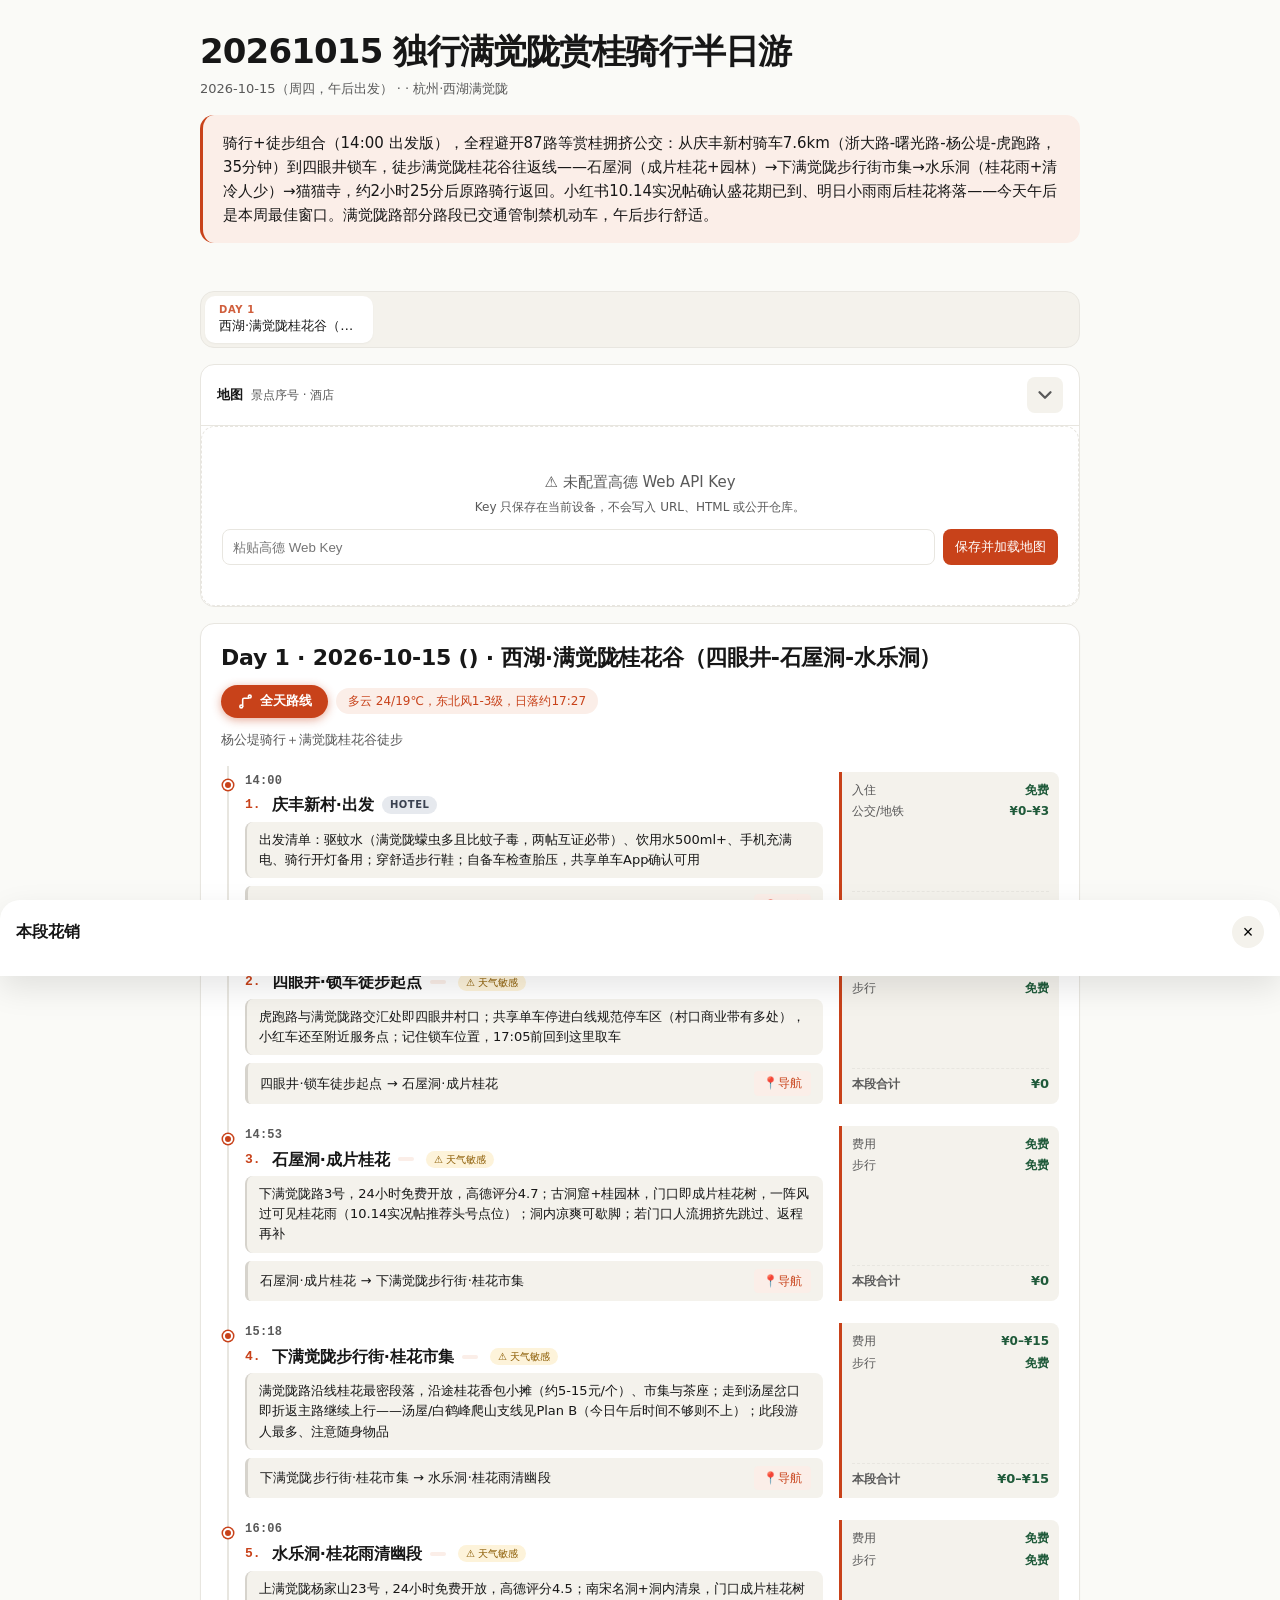
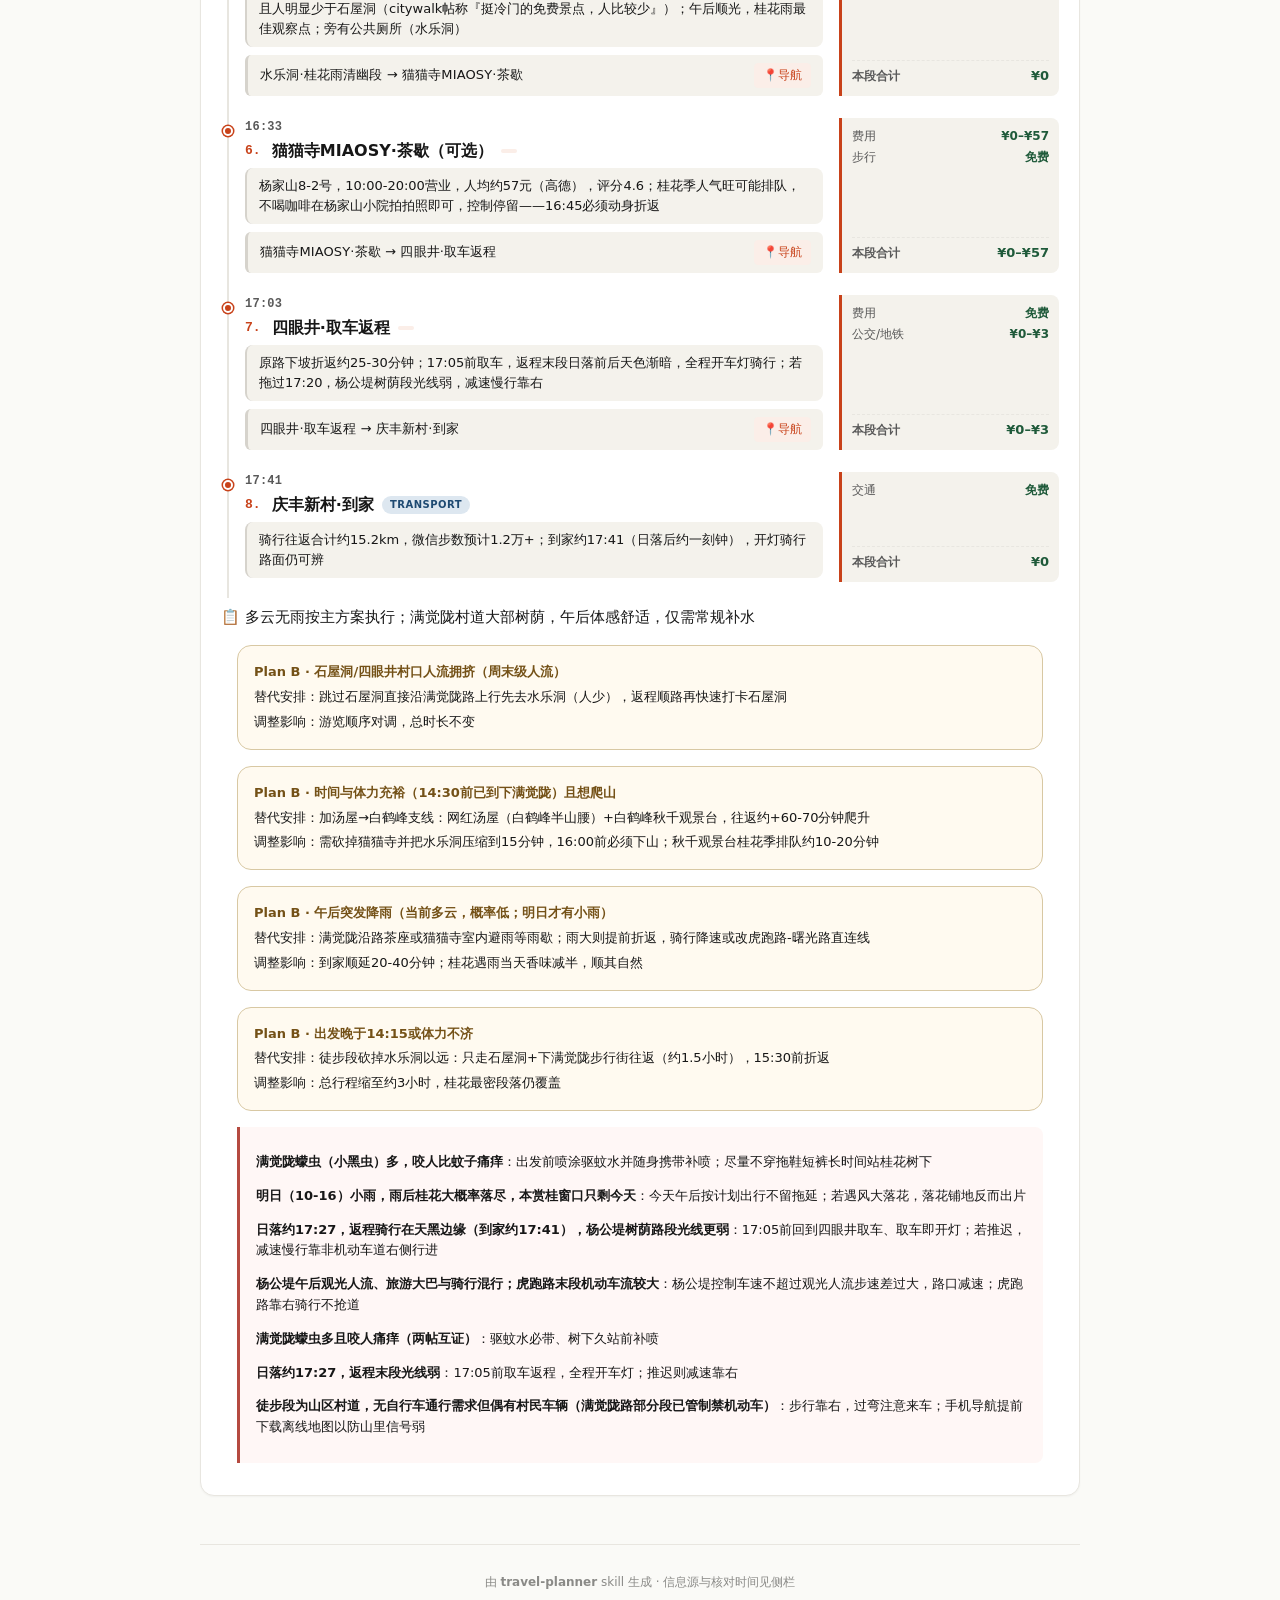
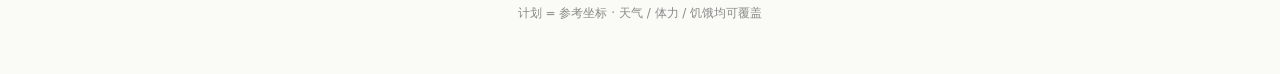
==== commit 402db414: "20261015 满觉陇：二调出发时间 14:00" ====
--- a/20261015-manjuelong/index.html
+++ b/20261015-manjuelong/index.html
@@ -3,7 +3,7 @@
 <head>
   <meta charset="utf-8">
   <meta name="viewport" content="width=device-width, initial-scale=1, viewport-fit=cover">
-  <title>20261015 独行满觉陇赏桂骑行半日游</title>
+  <title>20261015 独行满觉陇赏桂骑行半日游（14:00 出发版）</title>
   <style>
     /* ===== 基础 ===== */
     *, *::before, *::after { box-sizing: border-box; }
@@ -1294,7 +1294,7 @@
     <header class="hero">
       <h1>20261015 独行满觉陇赏桂骑行半日游</h1>
       <p class="meta">2026-10-15（周四，午后出发） ·  · 杭州·西湖满觉陇</p>
-      <p class="summary">骑行+徒步组合，全程避开87路等赏桂拥挤公交：从庆丰新村骑车7.6km（浙大路-曙光路-杨公堤-虎跑路，35分钟）到四眼井锁车，徒步满觉陇桂花谷往返线——石屋洞（成片桂花+园林）→下满觉陇步行街市集→水乐洞（桂花雨+清冷人少）→猫猫寺，约2小时45分后原路骑行返回。小红书10.14实况帖确认盛花期已到、明日小雨雨后桂花将落——今天午后是本周最佳窗口。满觉陇路部分路段已交通管制禁机动车，午后步行舒适。</p>
+      <p class="summary">骑行+徒步组合（14:00 出发版），全程避开87路等赏桂拥挤公交：从庆丰新村骑车7.6km（浙大路-曙光路-杨公堤-虎跑路，35分钟）到四眼井锁车，徒步满觉陇桂花谷往返线——石屋洞（成片桂花+园林）→下满觉陇步行街市集→水乐洞（桂花雨+清冷人少）→猫猫寺，约2小时25分后原路骑行返回。小红书10.14实况帖确认盛花期已到、明日小雨雨后桂花将落——今天午后是本周最佳窗口。满觉陇路部分路段已交通管制禁机动车，午后步行舒适。</p>
     </header>
 
     <button class="drawer-toggle" id="drawer-toggle" aria-label="打开行程信息" aria-expanded="false" aria-controls="drawer">
@@ -1464,10 +1464,10 @@
   "city": "杭州·西湖满觉陇",
   "date_range": "2026-10-15（周四，午后出发）",
   "party_size": 1,
-  "summary": "骑行+徒步组合，全程避开87路等赏桂拥挤公交：从庆丰新村骑车7.6km（浙大路-曙光路-杨公堤-虎跑路，35分钟）到四眼井锁车，徒步满觉陇桂花谷往返线——石屋洞（成片桂花+园林）→下满觉陇步行街市集→水乐洞（桂花雨+清冷人少）→猫猫寺，约2小时45分后原路骑行返回。小红书10.14实况帖确认盛花期已到、明日小雨雨后桂花将落——今天午后是本周最佳窗口。满觉陇路部分路段已交通管制禁机动车，午后步行舒适。",
+  "summary": "骑行+徒步组合（14:00 出发版），全程避开87路等赏桂拥挤公交：从庆丰新村骑车7.6km（浙大路-曙光路-杨公堤-虎跑路，35分钟）到四眼井锁车，徒步满觉陇桂花谷往返线——石屋洞（成片桂花+园林）→下满觉陇步行街市集→水乐洞（桂花雨+清冷人少）→猫猫寺，约2小时25分后原路骑行返回。小红书10.14实况帖确认盛花期已到、明日小雨雨后桂花将落——今天午后是本周最佳窗口。满觉陇路部分路段已交通管制禁机动车，午后步行舒适。",
   "assumptions": [
     "1人独行，体力良好，可接受往返骑行约15km（平路为主，杨公堤段缓坡）+徒步约3.5km",
-    "13:30从庆丰新村出发（用户『今天午后』）；最晚不迟于14:00出发，否则按Plan B压缩水乐洞以远段",
+    "14:00从庆丰新村出发（用户改定，午后两点）；这是全线路最晚出发时间——各节点停留已按14:00版收紧，若实际再晚，按Plan B压缩水乐洞以远段",
     "骑行工具三选一均可：自备自行车／杭州公共自行车小红车（1小时内免费，四眼井附近有服务点）／共享单车（美团/哈啰/青桔，须停进白线规范停车区，景区乱停会扣调度费）",
     "无需美食安排（用户明确）；猫猫寺为可选茶歇点非正餐",
     "满觉陇全线免票（村道+石屋洞/水乐洞均免费开放），不进满陇桂雨公园（即少儿公园，收费园）",
@@ -1491,7 +1491,7 @@
           "idx": 1,
           "cat": "hotel",
           "name": "庆丰新村·出发",
-          "time": "13:30",
+          "time": "14:00",
           "duration_min": 5,
           "lng": 120.127138,
           "lat": 30.269559,
@@ -1509,13 +1509,13 @@
         {
           "idx": 2,
           "name": "四眼井·锁车徒步起点",
-          "time": "14:10",
+          "time": "14:40",
           "duration_min": 5,
           "lng": 120.135856,
           "lat": 30.215564,
           "weather_sensitive": true,
           "next_mode": "walking",
-          "note": "虎跑路与满觉陇路交汇处即四眼井村口；共享单车停进白线规范停车区（村口商业带有多处），小红车还至附近服务点；记住锁车位置，16:50前回到这里取车",
+          "note": "虎跑路与满觉陇路交汇处即四眼井村口；共享单车停进白线规范停车区（村口商业带有多处），小红车还至附近服务点；记住锁车位置，17:05前回到这里取车",
           "price": {
             "min": 0,
             "max": 0,
@@ -1528,8 +1528,8 @@
         {
           "idx": 3,
           "name": "石屋洞·成片桂花",
-          "time": "14:23",
-          "duration_min": 22,
+          "time": "14:53",
+          "duration_min": 20,
           "lng": 120.130638,
           "lat": 30.219835,
           "weather_sensitive": true,
@@ -1548,8 +1548,8 @@
         {
           "idx": 4,
           "name": "下满觉陇步行街·桂花市集",
-          "time": "14:50",
-          "duration_min": 35,
+          "time": "15:18",
+          "duration_min": 30,
           "lng": 120.1275,
           "lat": 30.2185,
           "weather_sensitive": true,
@@ -1568,8 +1568,8 @@
         {
           "idx": 5,
           "name": "水乐洞·桂花雨清幽段",
-          "time": "15:43",
-          "duration_min": 30,
+          "time": "16:06",
+          "duration_min": 25,
           "lng": 120.121888,
           "lat": 30.217888,
           "weather_sensitive": true,
@@ -1588,13 +1588,13 @@
         {
           "idx": 6,
           "name": "猫猫寺MIAOSY·茶歇（可选）",
-          "time": "16:15",
-          "duration_min": 12,
+          "time": "16:33",
+          "duration_min": 8,
           "lng": 120.122182,
           "lat": 30.218481,
           "weather_sensitive": false,
           "next_mode": "walking",
-          "note": "杨家山8-2号，10:00-20:00营业，人均约57元（高德），评分4.6；桂花季人气旺可能排队，不喝咖啡在杨家山小院拍拍照即可，控制停留——16:30必须动身折返",
+          "note": "杨家山8-2号，10:00-20:00营业，人均约57元（高德），评分4.6；桂花季人气旺可能排队，不喝咖啡在杨家山小院拍拍照即可，控制停留——16:45必须动身折返",
           "indoor_backup": "本店室内",
           "price": {
             "min": 0,
@@ -1609,12 +1609,12 @@
         {
           "idx": 7,
           "name": "四眼井·取车返程",
-          "time": "16:52",
+          "time": "17:03",
           "duration_min": 3,
           "lng": 120.135856,
           "lat": 30.215564,
           "next_mode": "bicycle",
-          "note": "原路下坡折返约25-30分钟；17:00前取到车则全程天黑前到家；若拖过17:15，杨公堤末段日落光线弱，减速慢行开车灯",
+          "note": "原路下坡折返约25-30分钟；17:05前取车，返程末段日落前后天色渐暗，全程开车灯骑行；若拖过17:20，杨公堤树荫段光线弱，减速慢行靠右",
           "price": {
             "min": 0,
             "max": 0,
@@ -1628,11 +1628,11 @@
           "idx": 8,
           "cat": "transport",
           "name": "庆丰新村·到家",
-          "time": "17:30",
+          "time": "17:41",
           "duration_min": 3,
           "lng": 120.127138,
           "lat": 30.269559,
-          "note": "骑行往返合计约15.2km，微信步数预计1.2万+；到家正逢日落（约17:27）",
+          "note": "骑行往返合计约15.2km，微信步数预计1.2万+；到家约17:41（日落后约一刻钟），开灯骑行路面仍可辨",
           "price": {
             "min": 0,
             "max": 0,
@@ -1728,7 +1728,7 @@
           "from_idx": 6,
           "to_idx": 7,
           "mode": "walking",
-          "duration_min": 25,
+          "duration_min": 22,
           "source": "amap-mcp",
           "source_ref": "walking实测同线反向1.55km/21分钟，下坡+顺路补拍计25分钟",
           "fare": {
@@ -1774,7 +1774,7 @@
           "impact": "到家顺延20-40分钟；桂花遇雨当天香味减半，顺其自然"
         },
         {
-          "trigger": "出发晚于14:00或体力不济",
+          "trigger": "出发晚于14:15或体力不济",
           "alternative": "徒步段砍掉水乐洞以远：只走石屋洞+下满觉陇步行街往返（约1.5小时），15:30前折返",
           "impact": "总行程缩至约3小时，桂花最密段落仍覆盖"
         }
@@ -1799,8 +1799,8 @@
           "checked_at": "2026-10-15T11:05:00+08:00"
         },
         {
-          "risk": "日落约17:27，返程骑行末段天色渐暗，杨公堤树荫路段光线更弱",
-          "action": "17:00前回到四眼井取车；若推迟，骑行减速开车灯、靠非机动车道右侧行进",
+          "risk": "日落约17:27，返程骑行在天黑边缘（到家约17:41），杨公堤树荫路段光线更弱",
+          "action": "17:05前回到四眼井取车、取车即开灯；若推迟，减速慢行靠非机动车道右侧行进",
           "severity": "notice",
           "applies_to": "全体",
           "source": "computed",
@@ -1901,7 +1901,7 @@
     },
     {
       "risk": "日落约17:27，返程末段光线弱",
-      "action": "17:00前取车返程；推迟则开车灯减速",
+      "action": "17:05前取车返程，全程开车灯；推迟则减速靠右",
       "severity": "notice",
       "applies_to": "全体",
       "day": 1,
@@ -1926,7 +1926,7 @@
       "category": "weather",
       "status": "verified",
       "checked_at": "2026-10-15T11:05:00+08:00",
-      "recheck_at": "2026-10-15T13:15:00+08:00",
+      "recheck_at": "2026-10-15T13:45:00+08:00",
       "source": "amap-mcp",
       "source_ref": "高德天气杭州2026-10-15：多云24/19℃东北风1-3级；10-16小雨",
       "note": "出门前瞄一眼雷达图，有降雨征兆按Plan B雨案"
@@ -1936,7 +1936,7 @@
       "category": "safety",
       "status": "due",
       "checked_at": "2026-10-15T11:10:00+08:00",
-      "recheck_at": "2026-10-15T14:10:00+08:00",
+      "recheck_at": "2026-10-15T14:40:00+08:00",
       "source": "computed",
       "source_ref": "XHS口径工作日11点后渐多；周四午后预计中等偏多；拥挤则对调游览顺序",
       "note": "到场目测，拥挤走Plan B第一支"
@@ -1946,7 +1946,7 @@
       "category": "price",
       "status": "verified",
       "checked_at": "2026-10-15T11:15:00+08:00",
-      "recheck_at": "2026-10-15T16:10:00+08:00",
+      "recheck_at": "2026-10-15T16:30:00+08:00",
       "source": "computed",
       "source_ref": "猫猫寺人均57为高德POI口径；香包区间为实访帖常见口径，均以现场为准",
       "note": "可选项，现场价差±20%不影响行程"
@@ -1956,7 +1956,7 @@
       "category": "transport",
       "status": "due",
       "checked_at": "2026-10-15T11:20:00+08:00",
-      "recheck_at": "2026-10-15T13:20:00+08:00",
+      "recheck_at": "2026-10-15T13:50:00+08:00",
       "source": "computed",
       "source_ref": "出发前确认任一骑行工具可用；小红车四眼井附近服务点以现场桩位为准",
       "note": "共享单车须停白线规范区，避免景区调度费"
@@ -1966,7 +1966,7 @@
       "category": "opening",
       "status": "verified",
       "checked_at": "2026-10-15T11:15:00+08:00",
-      "recheck_at": "2026-10-15T16:10:00+08:00",
+      "recheck_at": "2026-10-15T16:30:00+08:00",
       "source": "amap-mcp",
       "source_ref": "高德POI猫猫寺MIAOSY：10:00-20:00、人均57",
       "note": "茶歇可选项，排队超10分钟直接放弃"
--- a/20261015-manjuelong/styles.css
+++ b/20261015-manjuelong/styles.css
@@ -0,0 +1 @@
+button.drawer-toggle,.drawer,.drawer-backdrop{display:none !important}
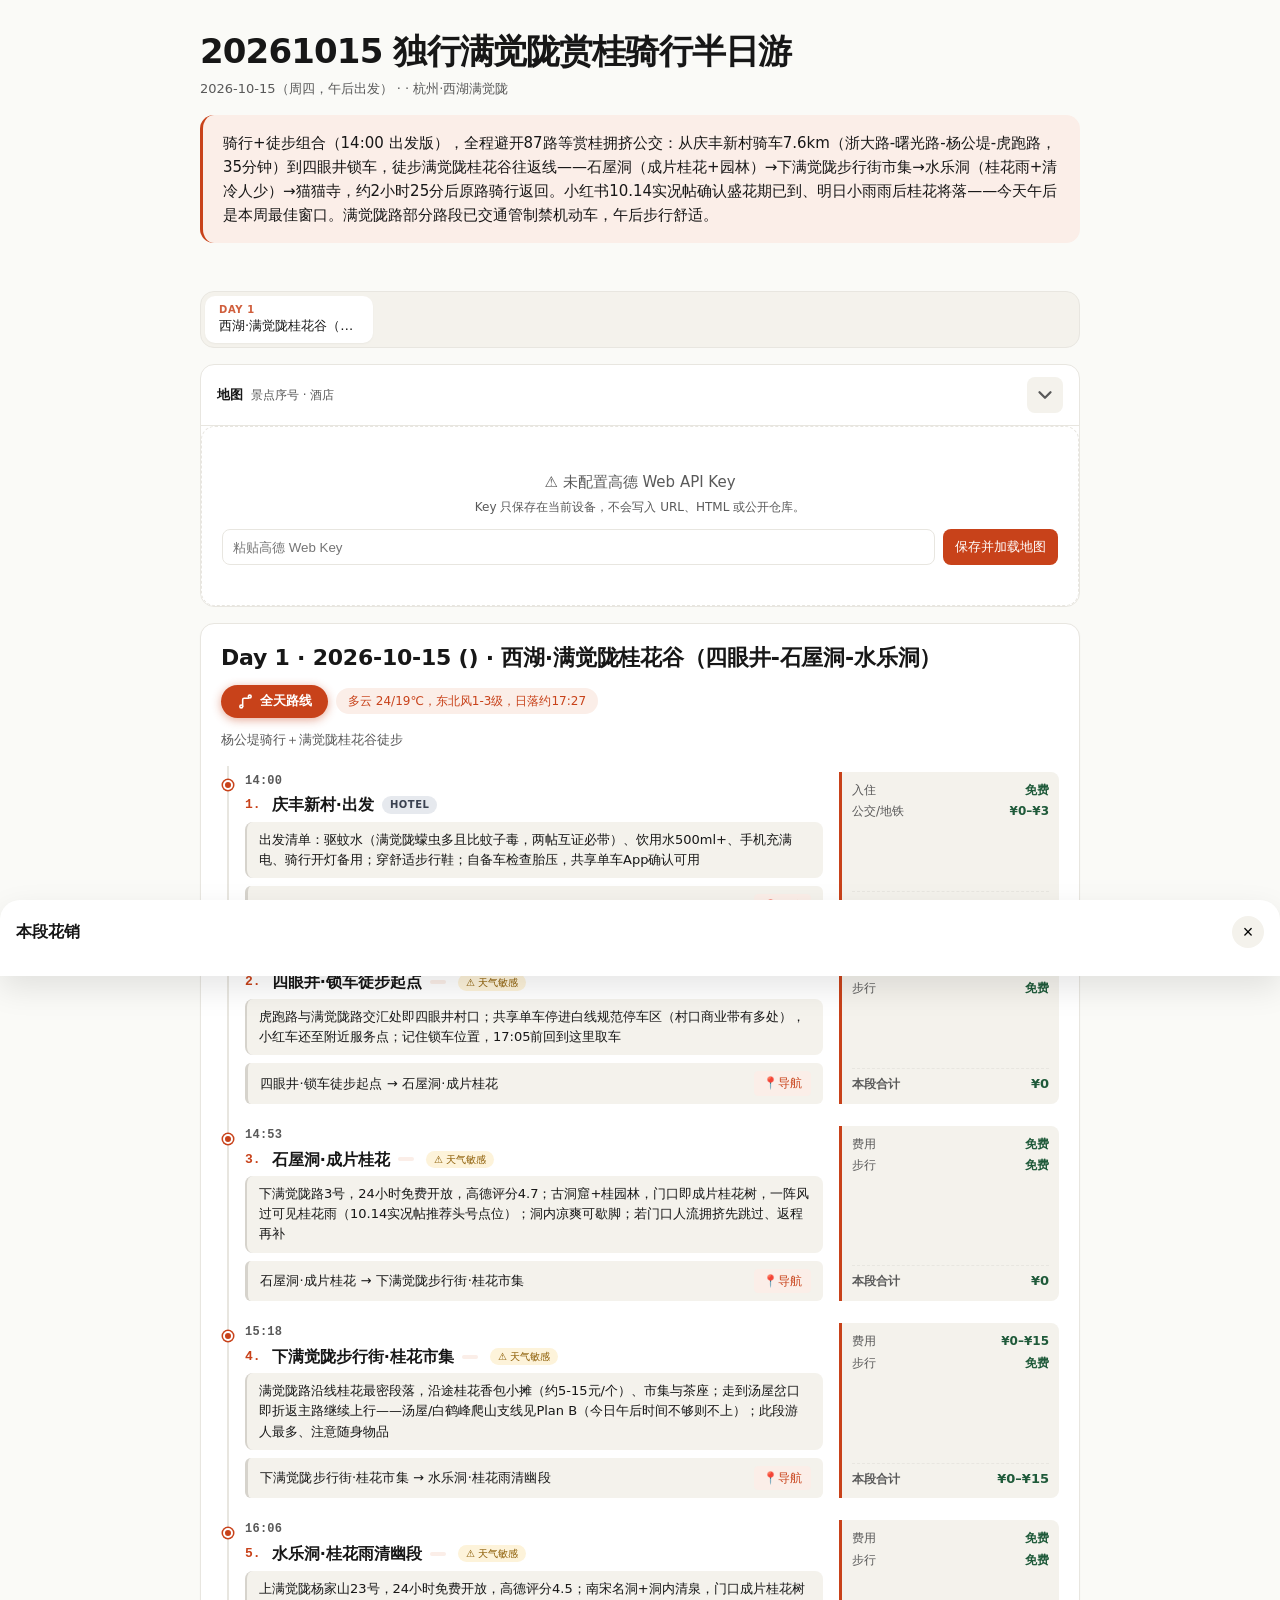
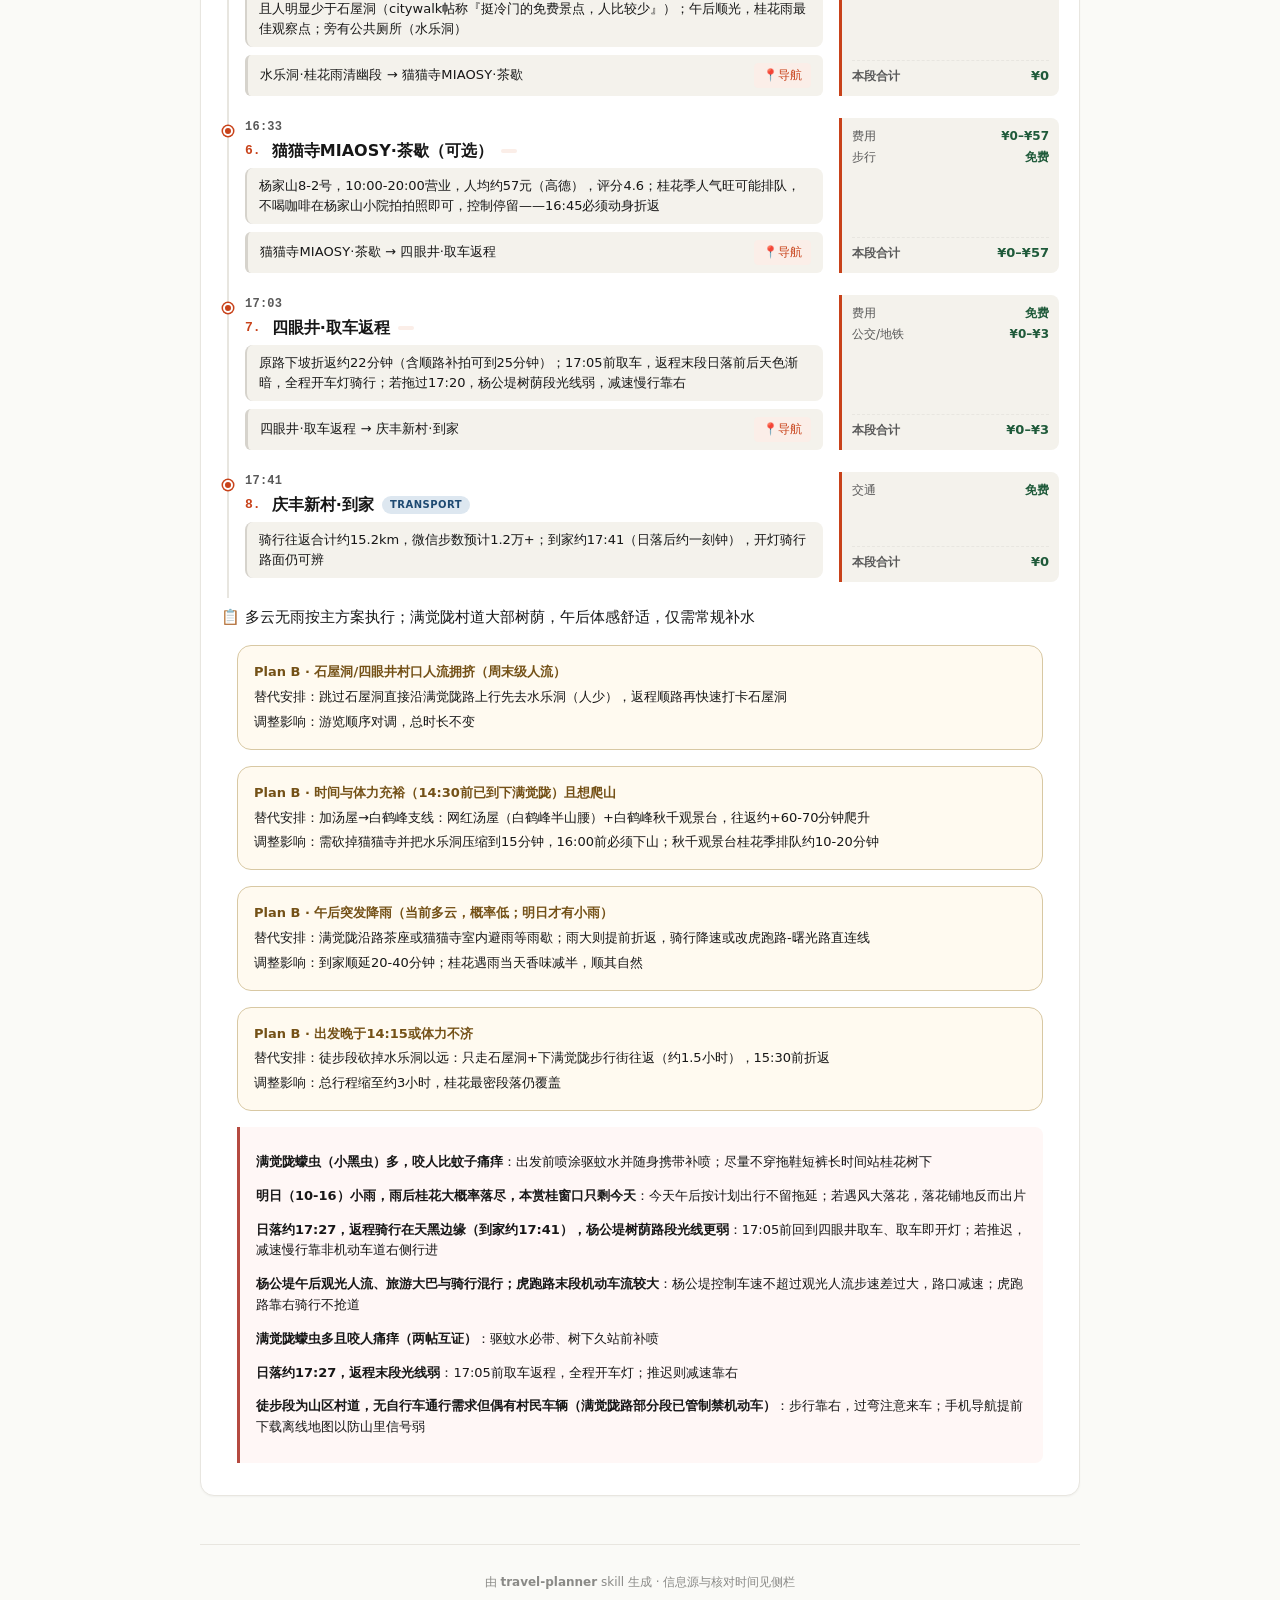
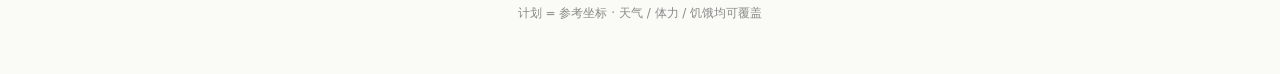
==== commit 52721b89: "20261015 满觉陇：二调 14:00 版（折返时长口径统一）" ====
--- a/20261015-manjuelong/index.html
+++ b/20261015-manjuelong/index.html
@@ -1614,7 +1614,7 @@
           "lng": 120.135856,
           "lat": 30.215564,
           "next_mode": "bicycle",
-          "note": "原路下坡折返约25-30分钟；17:05前取车，返程末段日落前后天色渐暗，全程开车灯骑行；若拖过17:20，杨公堤树荫段光线弱，减速慢行靠右",
+          "note": "原路下坡折返约22分钟（含顺路补拍可到25分钟）；17:05前取车，返程末段日落前后天色渐暗，全程开车灯骑行；若拖过17:20，杨公堤树荫段光线弱，减速慢行靠右",
           "price": {
             "min": 0,
             "max": 0,
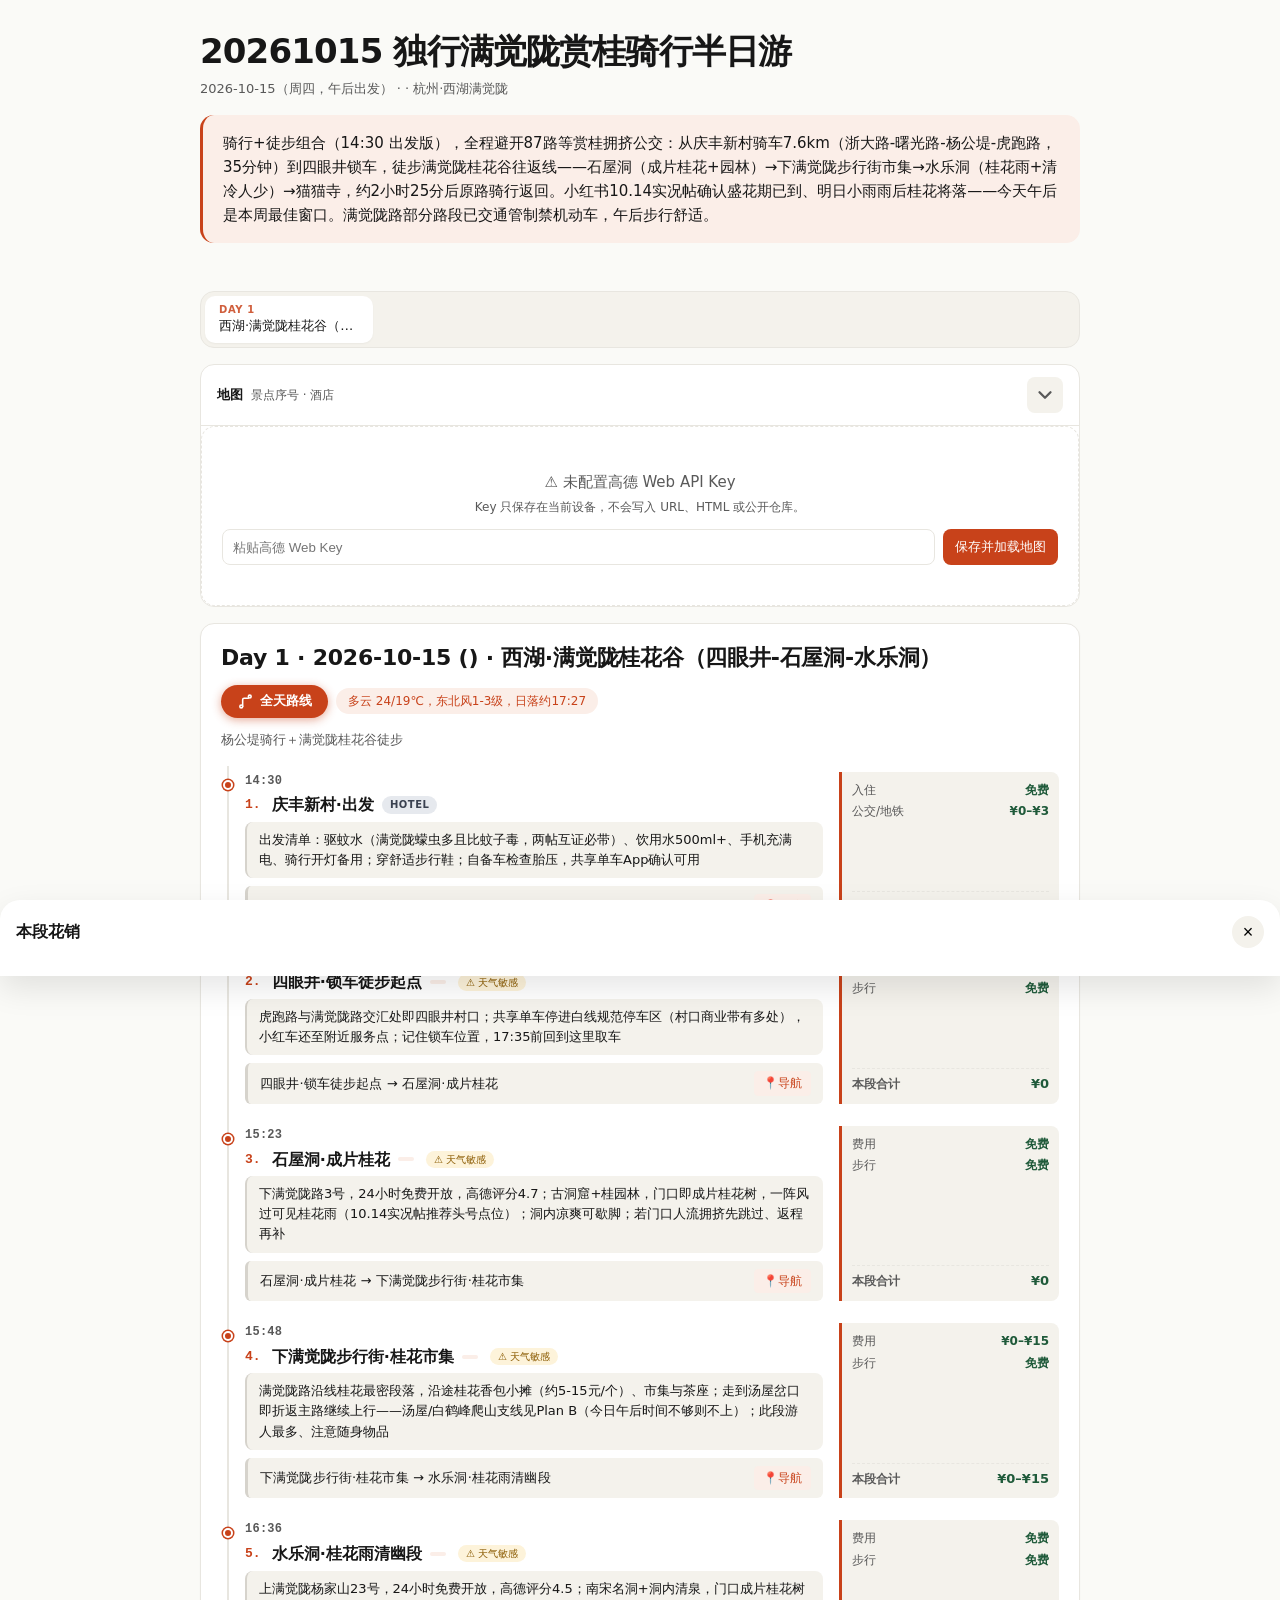
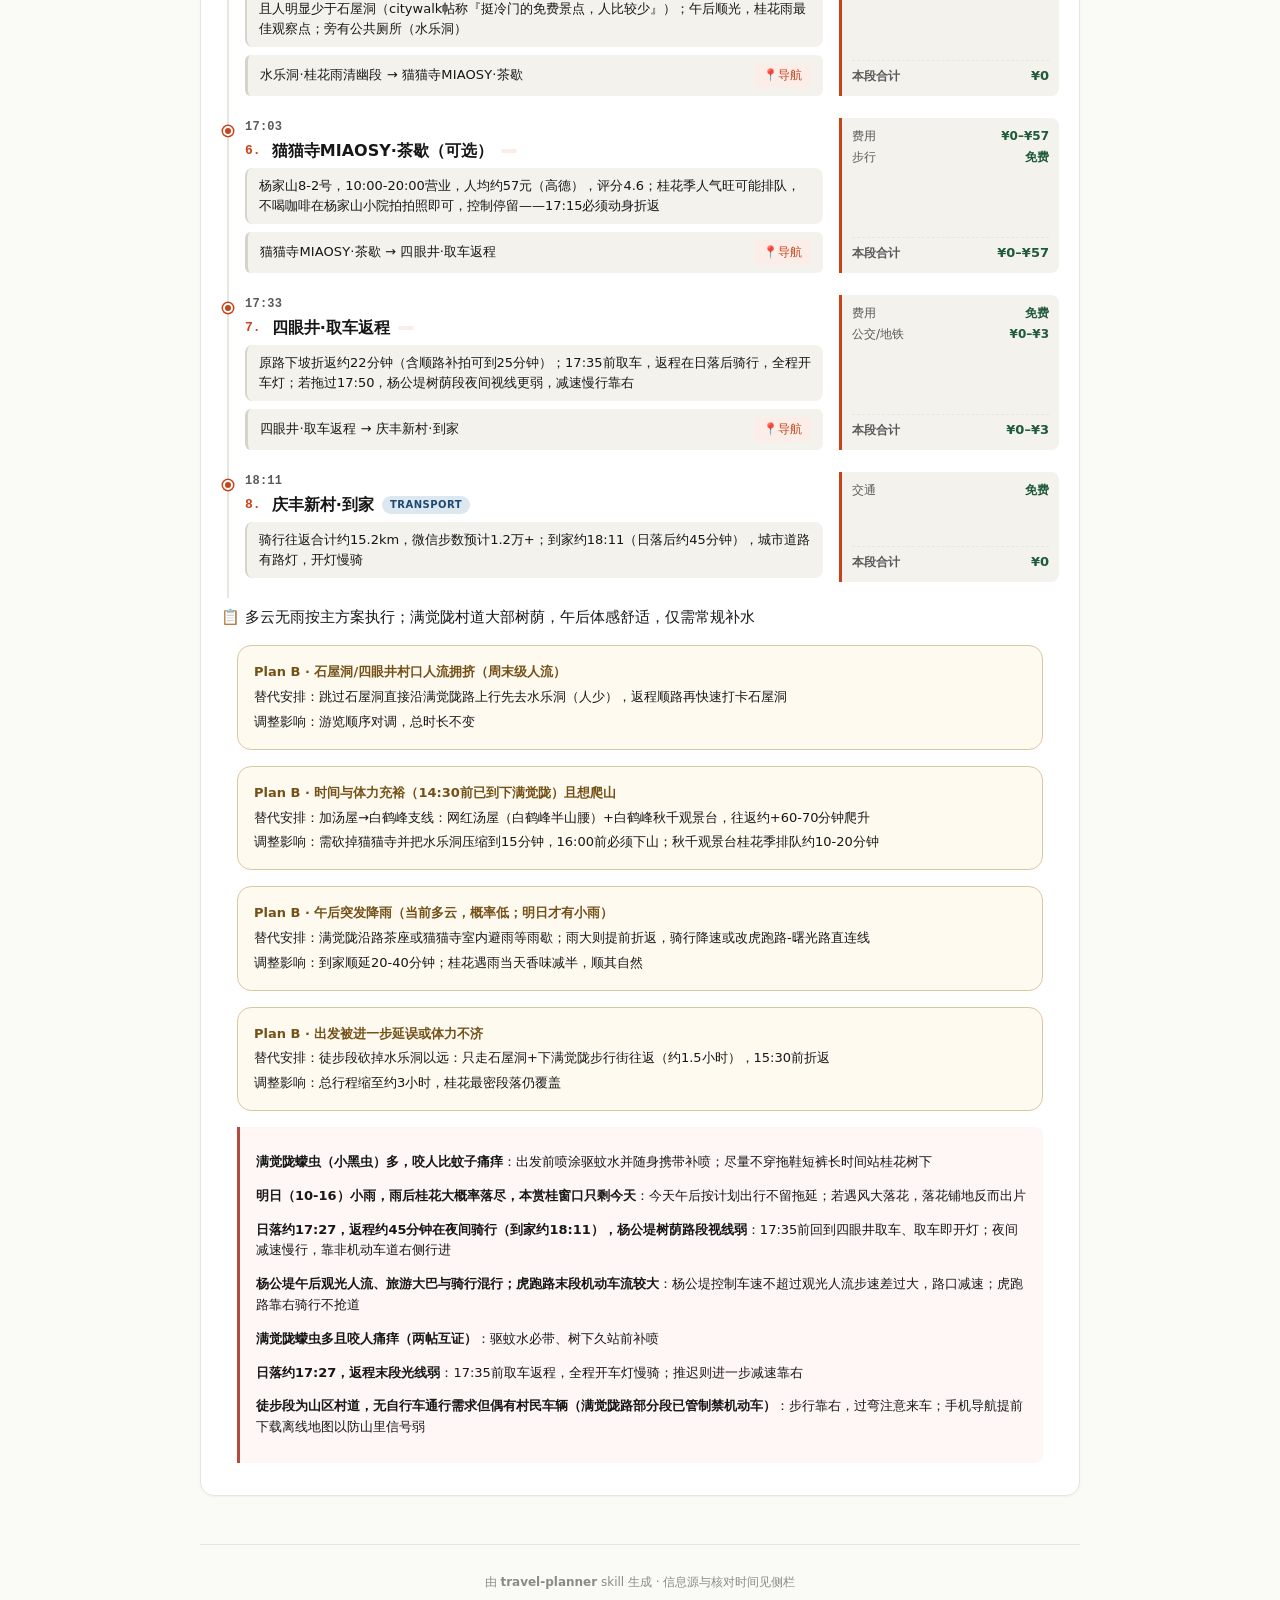
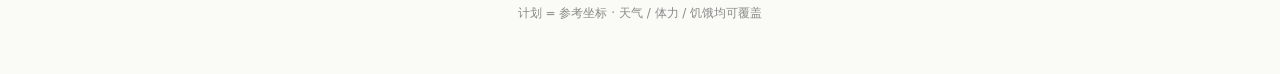
==== commit 01465203: "20261015 满觉陇：三调出发时间 14:30（整体顺延）" ====
--- a/20261015-manjuelong/index.html
+++ b/20261015-manjuelong/index.html
@@ -3,7 +3,7 @@
 <head>
   <meta charset="utf-8">
   <meta name="viewport" content="width=device-width, initial-scale=1, viewport-fit=cover">
-  <title>20261015 独行满觉陇赏桂骑行半日游（14:00 出发版）</title>
+  <title>20261015 独行满觉陇赏桂骑行半日游（14:30 出发版）</title>
   <style>
     /* ===== 基础 ===== */
     *, *::before, *::after { box-sizing: border-box; }
@@ -1294,7 +1294,7 @@
     <header class="hero">
       <h1>20261015 独行满觉陇赏桂骑行半日游</h1>
       <p class="meta">2026-10-15（周四，午后出发） ·  · 杭州·西湖满觉陇</p>
-      <p class="summary">骑行+徒步组合（14:00 出发版），全程避开87路等赏桂拥挤公交：从庆丰新村骑车7.6km（浙大路-曙光路-杨公堤-虎跑路，35分钟）到四眼井锁车，徒步满觉陇桂花谷往返线——石屋洞（成片桂花+园林）→下满觉陇步行街市集→水乐洞（桂花雨+清冷人少）→猫猫寺，约2小时25分后原路骑行返回。小红书10.14实况帖确认盛花期已到、明日小雨雨后桂花将落——今天午后是本周最佳窗口。满觉陇路部分路段已交通管制禁机动车，午后步行舒适。</p>
+      <p class="summary">骑行+徒步组合（14:30 出发版），全程避开87路等赏桂拥挤公交：从庆丰新村骑车7.6km（浙大路-曙光路-杨公堤-虎跑路，35分钟）到四眼井锁车，徒步满觉陇桂花谷往返线——石屋洞（成片桂花+园林）→下满觉陇步行街市集→水乐洞（桂花雨+清冷人少）→猫猫寺，约2小时25分后原路骑行返回。小红书10.14实况帖确认盛花期已到、明日小雨雨后桂花将落——今天午后是本周最佳窗口。满觉陇路部分路段已交通管制禁机动车，午后步行舒适。</p>
     </header>
 
     <button class="drawer-toggle" id="drawer-toggle" aria-label="打开行程信息" aria-expanded="false" aria-controls="drawer">
@@ -1464,14 +1464,14 @@
   "city": "杭州·西湖满觉陇",
   "date_range": "2026-10-15（周四，午后出发）",
   "party_size": 1,
-  "summary": "骑行+徒步组合（14:00 出发版），全程避开87路等赏桂拥挤公交：从庆丰新村骑车7.6km（浙大路-曙光路-杨公堤-虎跑路，35分钟）到四眼井锁车，徒步满觉陇桂花谷往返线——石屋洞（成片桂花+园林）→下满觉陇步行街市集→水乐洞（桂花雨+清冷人少）→猫猫寺，约2小时25分后原路骑行返回。小红书10.14实况帖确认盛花期已到、明日小雨雨后桂花将落——今天午后是本周最佳窗口。满觉陇路部分路段已交通管制禁机动车，午后步行舒适。",
+  "summary": "骑行+徒步组合（14:30 出发版），全程避开87路等赏桂拥挤公交：从庆丰新村骑车7.6km（浙大路-曙光路-杨公堤-虎跑路，35分钟）到四眼井锁车，徒步满觉陇桂花谷往返线——石屋洞（成片桂花+园林）→下满觉陇步行街市集→水乐洞（桂花雨+清冷人少）→猫猫寺，约2小时25分后原路骑行返回。小红书10.14实况帖确认盛花期已到、明日小雨雨后桂花将落——今天午后是本周最佳窗口。满觉陇路部分路段已交通管制禁机动车，午后步行舒适。",
   "assumptions": [
     "1人独行，体力良好，可接受往返骑行约15km（平路为主，杨公堤段缓坡）+徒步约3.5km",
-    "14:00从庆丰新村出发（用户改定，午后两点）；这是全线路最晚出发时间——各节点停留已按14:00版收紧，若实际再晚，按Plan B压缩水乐洞以远段",
+    "14:30从庆丰新村出发（用户三调改定）；行程结构与停留按既定方案整体顺延，返程骑行将在日落后进行（城市道路有路灯，全程开车灯）",
     "骑行工具三选一均可：自备自行车／杭州公共自行车小红车（1小时内免费，四眼井附近有服务点）／共享单车（美团/哈啰/青桔，须停进白线规范停车区，景区乱停会扣调度费）",
     "无需美食安排（用户明确）；猫猫寺为可选茶歇点非正餐",
     "满觉陇全线免票（村道+石屋洞/水乐洞均免费开放），不进满陇桂雨公园（即少儿公园，收费园）",
-    "日落约17:27（由10-11径山行日落17:33逐日递减推算），返程末段天色渐暗"
+    "日落约17:27（由10-11径山行日落17:33逐日递减推算），返程约45分钟在日落后夜间骑行（有路灯）"
   ],
   "weather_plan": "今日多云24/19℃，东北风1-3级（2026-10-15 高德天气查询）；明日（10-16）小雨——实访帖作者确认『下场雨桂花基本都没了』，今日午后为桂花季最后最佳窗口，午后出发不晒（村道大部树荫）",
   "days": [
@@ -1491,7 +1491,7 @@
           "idx": 1,
           "cat": "hotel",
           "name": "庆丰新村·出发",
-          "time": "14:00",
+          "time": "14:30",
           "duration_min": 5,
           "lng": 120.127138,
           "lat": 30.269559,
@@ -1509,13 +1509,13 @@
         {
           "idx": 2,
           "name": "四眼井·锁车徒步起点",
-          "time": "14:40",
+          "time": "15:10",
           "duration_min": 5,
           "lng": 120.135856,
           "lat": 30.215564,
           "weather_sensitive": true,
           "next_mode": "walking",
-          "note": "虎跑路与满觉陇路交汇处即四眼井村口；共享单车停进白线规范停车区（村口商业带有多处），小红车还至附近服务点；记住锁车位置，17:05前回到这里取车",
+          "note": "虎跑路与满觉陇路交汇处即四眼井村口；共享单车停进白线规范停车区（村口商业带有多处），小红车还至附近服务点；记住锁车位置，17:35前回到这里取车",
           "price": {
             "min": 0,
             "max": 0,
@@ -1528,7 +1528,7 @@
         {
           "idx": 3,
           "name": "石屋洞·成片桂花",
-          "time": "14:53",
+          "time": "15:23",
           "duration_min": 20,
           "lng": 120.130638,
           "lat": 30.219835,
@@ -1548,7 +1548,7 @@
         {
           "idx": 4,
           "name": "下满觉陇步行街·桂花市集",
-          "time": "15:18",
+          "time": "15:48",
           "duration_min": 30,
           "lng": 120.1275,
           "lat": 30.2185,
@@ -1568,7 +1568,7 @@
         {
           "idx": 5,
           "name": "水乐洞·桂花雨清幽段",
-          "time": "16:06",
+          "time": "16:36",
           "duration_min": 25,
           "lng": 120.121888,
           "lat": 30.217888,
@@ -1588,13 +1588,13 @@
         {
           "idx": 6,
           "name": "猫猫寺MIAOSY·茶歇（可选）",
-          "time": "16:33",
+          "time": "17:03",
           "duration_min": 8,
           "lng": 120.122182,
           "lat": 30.218481,
           "weather_sensitive": false,
           "next_mode": "walking",
-          "note": "杨家山8-2号，10:00-20:00营业，人均约57元（高德），评分4.6；桂花季人气旺可能排队，不喝咖啡在杨家山小院拍拍照即可，控制停留——16:45必须动身折返",
+          "note": "杨家山8-2号，10:00-20:00营业，人均约57元（高德），评分4.6；桂花季人气旺可能排队，不喝咖啡在杨家山小院拍拍照即可，控制停留——17:15必须动身折返",
           "indoor_backup": "本店室内",
           "price": {
             "min": 0,
@@ -1609,12 +1609,12 @@
         {
           "idx": 7,
           "name": "四眼井·取车返程",
-          "time": "17:03",
+          "time": "17:33",
           "duration_min": 3,
           "lng": 120.135856,
           "lat": 30.215564,
           "next_mode": "bicycle",
-          "note": "原路下坡折返约22分钟（含顺路补拍可到25分钟）；17:05前取车，返程末段日落前后天色渐暗，全程开车灯骑行；若拖过17:20，杨公堤树荫段光线弱，减速慢行靠右",
+          "note": "原路下坡折返约22分钟（含顺路补拍可到25分钟）；17:35前取车，返程在日落后骑行，全程开车灯；若拖过17:50，杨公堤树荫段夜间视线更弱，减速慢行靠右",
           "price": {
             "min": 0,
             "max": 0,
@@ -1628,11 +1628,11 @@
           "idx": 8,
           "cat": "transport",
           "name": "庆丰新村·到家",
-          "time": "17:41",
+          "time": "18:11",
           "duration_min": 3,
           "lng": 120.127138,
           "lat": 30.269559,
-          "note": "骑行往返合计约15.2km，微信步数预计1.2万+；到家约17:41（日落后约一刻钟），开灯骑行路面仍可辨",
+          "note": "骑行往返合计约15.2km，微信步数预计1.2万+；到家约18:11（日落后约45分钟），城市道路有路灯，开灯慢骑",
           "price": {
             "min": 0,
             "max": 0,
@@ -1774,7 +1774,7 @@
           "impact": "到家顺延20-40分钟；桂花遇雨当天香味减半，顺其自然"
         },
         {
-          "trigger": "出发晚于14:15或体力不济",
+          "trigger": "出发被进一步延误或体力不济",
           "alternative": "徒步段砍掉水乐洞以远：只走石屋洞+下满觉陇步行街往返（约1.5小时），15:30前折返",
           "impact": "总行程缩至约3小时，桂花最密段落仍覆盖"
         }
@@ -1799,8 +1799,8 @@
           "checked_at": "2026-10-15T11:05:00+08:00"
         },
         {
-          "risk": "日落约17:27，返程骑行在天黑边缘（到家约17:41），杨公堤树荫路段光线更弱",
-          "action": "17:05前回到四眼井取车、取车即开灯；若推迟，减速慢行靠非机动车道右侧行进",
+          "risk": "日落约17:27，返程约45分钟在夜间骑行（到家约18:11），杨公堤树荫路段视线弱",
+          "action": "17:35前回到四眼井取车、取车即开灯；夜间减速慢行，靠非机动车道右侧行进",
           "severity": "notice",
           "applies_to": "全体",
           "source": "computed",
@@ -1901,7 +1901,7 @@
     },
     {
       "risk": "日落约17:27，返程末段光线弱",
-      "action": "17:05前取车返程，全程开车灯；推迟则减速靠右",
+      "action": "17:35前取车返程，全程开车灯慢骑；推迟则进一步减速靠右",
       "severity": "notice",
       "applies_to": "全体",
       "day": 1,
@@ -1926,7 +1926,7 @@
       "category": "weather",
       "status": "verified",
       "checked_at": "2026-10-15T11:05:00+08:00",
-      "recheck_at": "2026-10-15T13:45:00+08:00",
+      "recheck_at": "2026-10-15T14:15:00+08:00",
       "source": "amap-mcp",
       "source_ref": "高德天气杭州2026-10-15：多云24/19℃东北风1-3级；10-16小雨",
       "note": "出门前瞄一眼雷达图，有降雨征兆按Plan B雨案"
@@ -1936,7 +1936,7 @@
       "category": "safety",
       "status": "due",
       "checked_at": "2026-10-15T11:10:00+08:00",
-      "recheck_at": "2026-10-15T14:40:00+08:00",
+      "recheck_at": "2026-10-15T15:10:00+08:00",
       "source": "computed",
       "source_ref": "XHS口径工作日11点后渐多；周四午后预计中等偏多；拥挤则对调游览顺序",
       "note": "到场目测，拥挤走Plan B第一支"
@@ -1946,7 +1946,7 @@
       "category": "price",
       "status": "verified",
       "checked_at": "2026-10-15T11:15:00+08:00",
-      "recheck_at": "2026-10-15T16:30:00+08:00",
+      "recheck_at": "2026-10-15T17:00:00+08:00",
       "source": "computed",
       "source_ref": "猫猫寺人均57为高德POI口径；香包区间为实访帖常见口径，均以现场为准",
       "note": "可选项，现场价差±20%不影响行程"
@@ -1956,7 +1956,7 @@
       "category": "transport",
       "status": "due",
       "checked_at": "2026-10-15T11:20:00+08:00",
-      "recheck_at": "2026-10-15T13:50:00+08:00",
+      "recheck_at": "2026-10-15T14:20:00+08:00",
       "source": "computed",
       "source_ref": "出发前确认任一骑行工具可用；小红车四眼井附近服务点以现场桩位为准",
       "note": "共享单车须停白线规范区，避免景区调度费"
@@ -1966,7 +1966,7 @@
       "category": "opening",
       "status": "verified",
       "checked_at": "2026-10-15T11:15:00+08:00",
-      "recheck_at": "2026-10-15T16:30:00+08:00",
+      "recheck_at": "2026-10-15T17:00:00+08:00",
       "source": "amap-mcp",
       "source_ref": "高德POI猫猫寺MIAOSY：10:00-20:00、人均57",
       "note": "茶歇可选项，排队超10分钟直接放弃"
